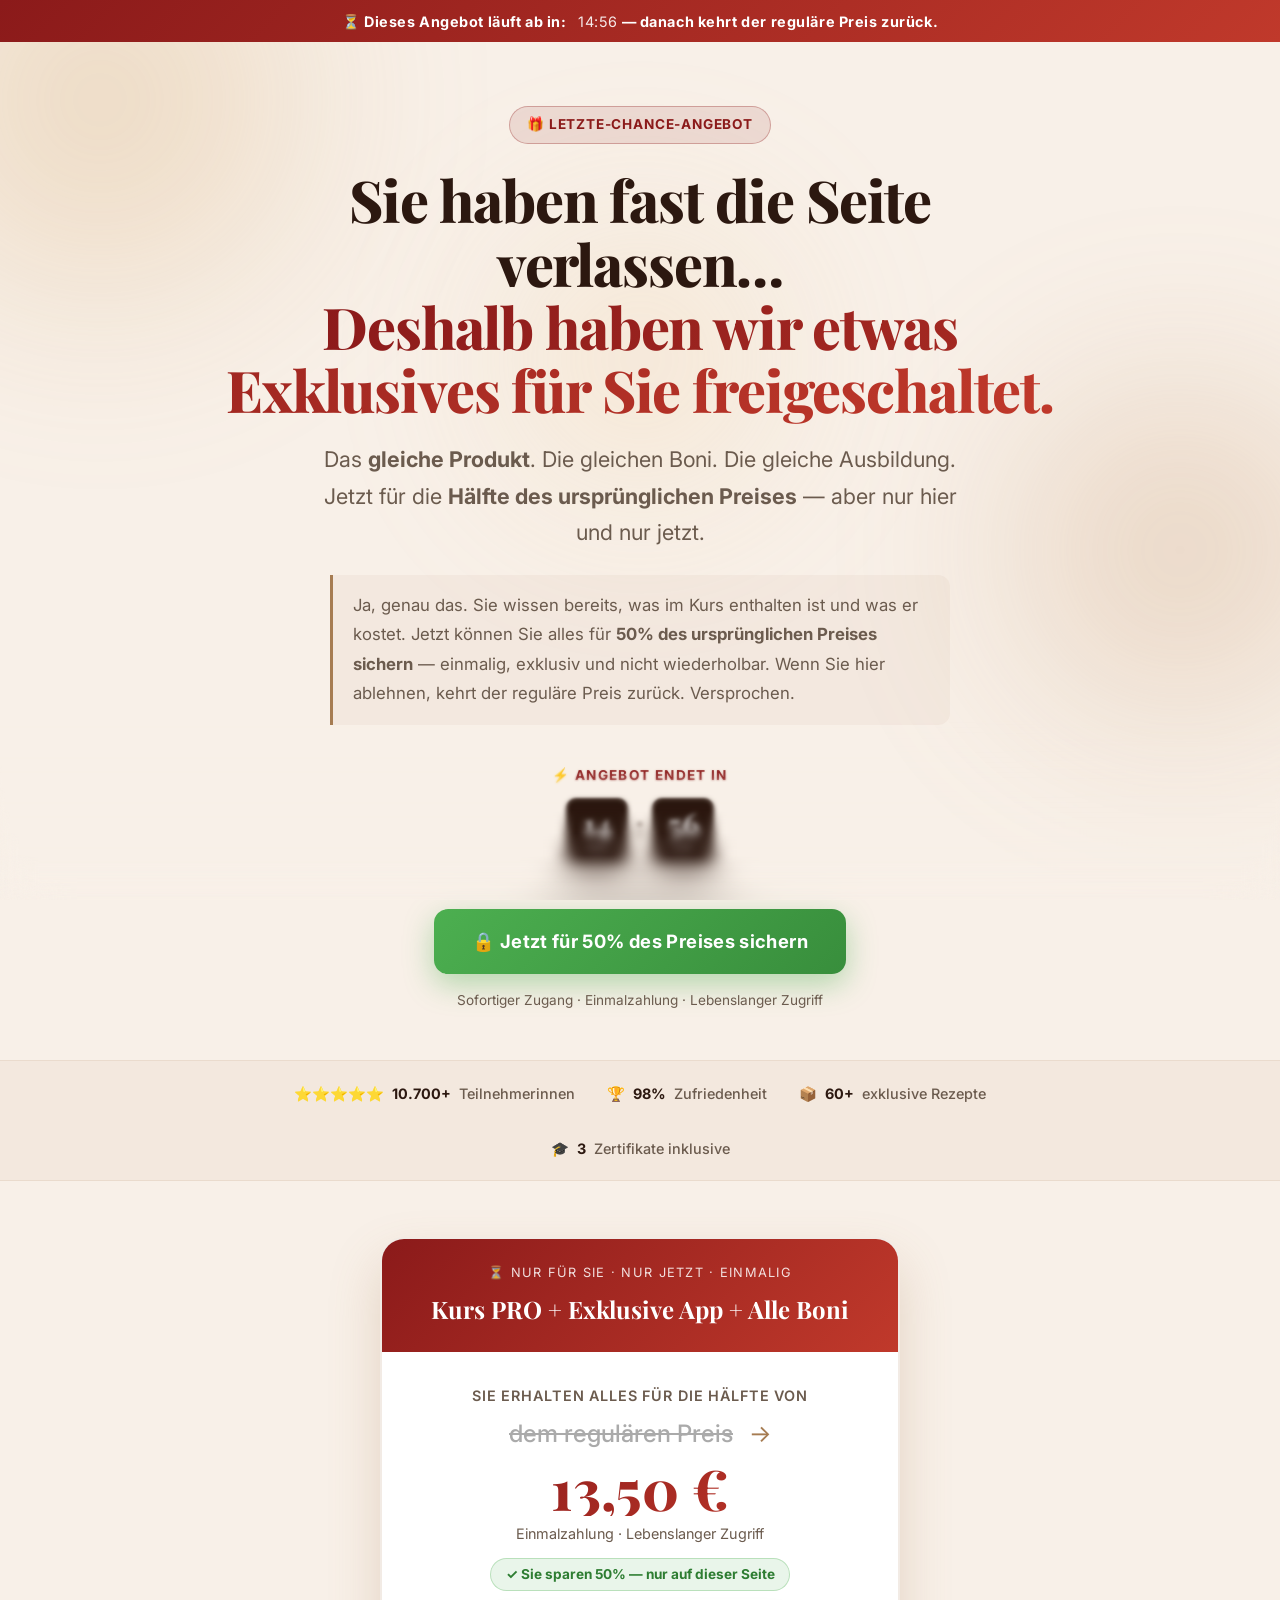
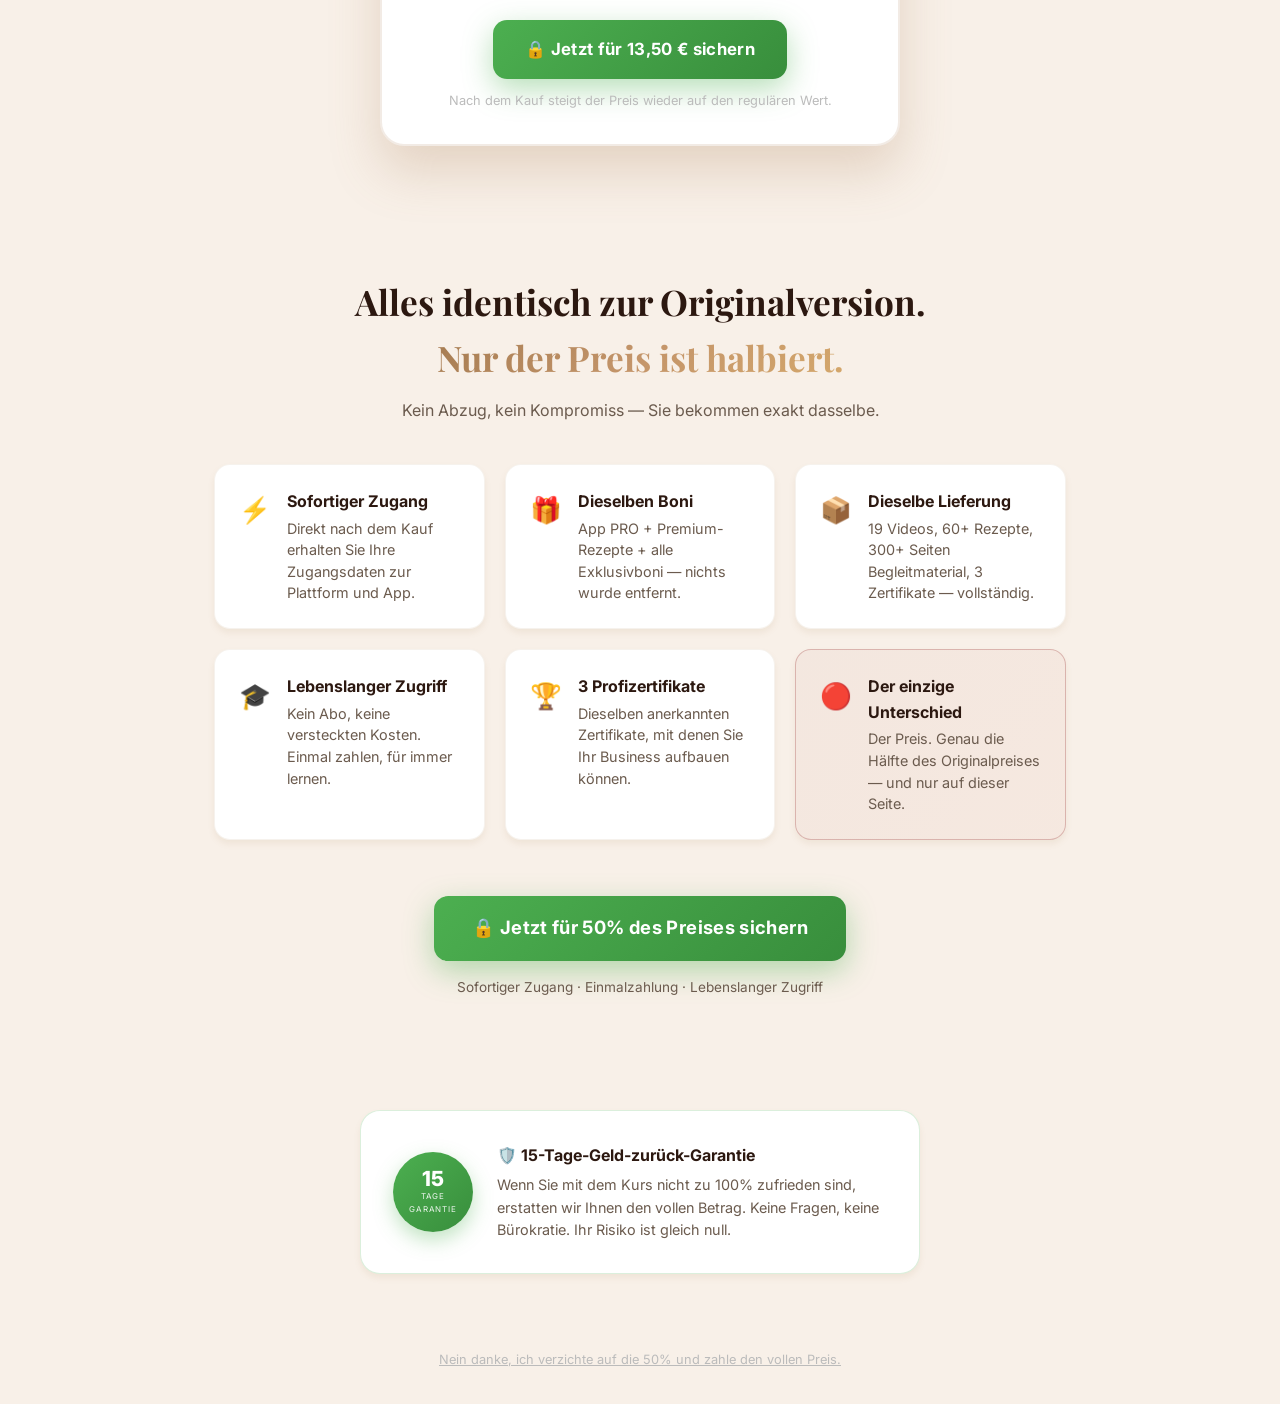
==== ofertaespecial.html @ 02fd7ca7 "feat: Kerzen landing page com funil de downsell em 3 páginas - index.html: página principal (27€) co" ====
<!DOCTYPE html>
<html lang="de">
<head>
  <meta charset="UTF-8">
  <meta name="viewport" content="width=device-width, initial-scale=1.0">
  <meta name="robots" content="noindex, nofollow">
  <meta name="googlebot" content="noindex, nofollow">
  <title>Letzte Chance – 50% Rabatt | Kerzenakademie</title>

  <!-- Same fonts as main page -->
  <link rel="preconnect" href="https://fonts.googleapis.com">
  <link rel="preconnect" href="https://fonts.gstatic.com" crossorigin>
  <link rel="stylesheet" href="https://fonts.googleapis.com/css2?family=Playfair+Display:wght@400;500;600;700;800;900&family=Inter:wght@300;400;500;600;700;800&display=swap" media="print" onload="this.media='all'">
  <noscript><link rel="stylesheet" href="https://fonts.googleapis.com/css2?family=Playfair+Display:wght@400;500;600;700;800;900&family=Inter:wght@300;400;500;600;700;800&display=swap"></noscript>

  <!-- Same CSS as main page -->
  <link rel="stylesheet" href="css/index.BtePxAs6.css">
  <link rel="stylesheet" href="css/footer.css">
  <link rel="stylesheet" href="css/custom.css">

  <style>
    /* ── CSS Variables (mirrored from main page) ── */
    :root {
      --primary:        #a67c52;
      --primary-dark:   #8b5e3c;
      --primary-light:  #c4956a;
      --dark:           #2c1810;
      --gray:           #6b5b4e;
      --white:          #ffffff;
      --green:          #4caf50;
      --green-dark:     #388e3c;
      --gradient-primary: linear-gradient(135deg, #a67c52, #c4956a, #d4a76b);
      --gradient-secondary: linear-gradient(135deg, #8b5e3c, #a67c52);
      --shadow-sm:  0 1px 2px rgba(166,124,82,.08);
      --shadow-md:  0 4px 6px rgba(166,124,82,.1);
      --shadow-lg:  0 10px 15px rgba(166,124,82,.15);
      --shadow-xl:  0 20px 25px rgba(166,124,82,.2);
      --shadow-2xl: 0 25px 50px rgba(166,124,82,.25);
    }

    *, *::before, *::after { box-sizing: border-box; margin: 0; padding: 0; }

    body {
      font-family: 'Inter', sans-serif;
      background: #f8f0e8;
      color: var(--dark);
      overflow-x: hidden;
    }

    /* ── Urgency top bar ── */
    .urgency-bar {
      background: linear-gradient(135deg, #8b1a1a, #c0392b);
      color: #fff;
      text-align: center;
      padding: 0.6rem 1rem;
      font-size: 0.9rem;
      font-weight: 700;
      letter-spacing: 0.04em;
      position: sticky;
      top: 0;
      z-index: 100;
    }
    .urgency-bar span { opacity: 0.9; font-weight: 400; margin-left: 0.5rem; }

    /* ── Background orbs (same as main) ── */
    .page-background {
      position: fixed;
      inset: 0;
      pointer-events: none;
      z-index: 0;
      overflow: hidden;
    }
    .gradient-orb {
      position: absolute;
      border-radius: 50%;
      filter: blur(80px);
      opacity: 0.35;
    }
    .orb-1 { width: 600px; height: 600px; background: radial-gradient(circle, #d4a76b 0%, transparent 70%); top: -200px; left: -200px; }
    .orb-2 { width: 500px; height: 500px; background: radial-gradient(circle, #c4956a 0%, transparent 70%); bottom: 100px; right: -150px; }
    .orb-3 { width: 400px; height: 400px; background: radial-gradient(circle, #f0d0a0 0%, transparent 70%); top: 40%; left: 50%; transform: translate(-50%,-50%); }

    /* ── Layout ── */
    .container { max-width: 900px; margin: 0 auto; padding: 0 1.5rem; position: relative; z-index: 1; }

    /* ── Hero exit-offer ── */
    .exit-hero {
      padding: 4rem 0 3rem;
      text-align: center;
    }
    .exit-badge {
      display: inline-flex;
      align-items: center;
      gap: 0.5rem;
      background: rgba(139,26,26,0.1);
      border: 1.5px solid rgba(139,26,26,0.3);
      color: #8b1a1a;
      padding: 0.45rem 1.1rem;
      border-radius: 100px;
      font-size: 0.85rem;
      font-weight: 700;
      letter-spacing: 0.06em;
      text-transform: uppercase;
      margin-bottom: 1.5rem;
    }
    .exit-title {
      font-family: 'Playfair Display', serif;
      font-size: clamp(2.2rem, 5vw, 3.6rem);
      font-weight: 800;
      line-height: 1.1;
      letter-spacing: -0.02em;
      color: var(--dark);
      margin-bottom: 1.2rem;
    }
    .exit-subtitle {
      font-size: clamp(1.1rem, 2vw, 1.35rem);
      color: var(--gray);
      max-width: 640px;
      margin: 0 auto 1.5rem;
      line-height: 1.7;
    }
    .exit-support {
      font-size: 1.05rem;
      color: var(--gray);
      max-width: 620px;
      margin: 0 auto 2.5rem;
      line-height: 1.75;
      background: rgba(166,124,82,0.06);
      border-left: 3px solid var(--primary);
      padding: 1rem 1.25rem;
      border-radius: 0 12px 12px 0;
      text-align: left;
    }

    /* ── Timer ── */
    .timer-section {
      margin-bottom: 2.5rem;
    }
    .timer-label {
      font-size: 0.85rem;
      font-weight: 700;
      letter-spacing: 0.1em;
      text-transform: uppercase;
      color: #8b1a1a;
      margin-bottom: 0.75rem;
    }
    .timer-wrap {
      display: inline-flex;
      align-items: center;
      gap: 0.5rem;
    }
    .timer-block {
      display: flex;
      flex-direction: column;
      align-items: center;
      background: var(--dark);
      color: #fff;
      border-radius: 10px;
      padding: 0.6rem 0.9rem;
      min-width: 62px;
    }
    .timer-block .num {
      font-family: 'Playfair Display', serif;
      font-size: 2rem;
      font-weight: 700;
      line-height: 1;
    }
    .timer-block .lbl {
      font-size: 0.65rem;
      letter-spacing: 0.08em;
      text-transform: uppercase;
      opacity: 0.7;
      margin-top: 0.2rem;
    }
    .timer-sep {
      font-size: 1.8rem;
      font-weight: 700;
      color: var(--dark);
      line-height: 1;
      margin-bottom: 0.8rem;
    }

    /* ── Price card ── */
    .price-section { margin-bottom: 3rem; }
    .price-card {
      background: var(--white);
      border-radius: 24px;
      box-shadow: var(--shadow-2xl);
      border: 2px solid rgba(166,124,82,0.15);
      overflow: hidden;
      max-width: 520px;
      margin: 0 auto;
    }
    .price-card-header {
      background: linear-gradient(135deg, #8b1a1a, #c0392b);
      color: #fff;
      padding: 1.5rem 2rem;
      text-align: center;
    }
    .price-card-header .badge-text {
      font-size: 0.8rem;
      letter-spacing: 0.1em;
      text-transform: uppercase;
      opacity: 0.85;
      margin-bottom: 0.4rem;
    }
    .price-card-header h3 {
      font-family: 'Playfair Display', serif;
      font-size: 1.5rem;
      font-weight: 700;
    }
    .price-body { padding: 2rem; text-align: center; }
    .price-halft-label {
      font-size: 0.9rem;
      color: var(--gray);
      margin-bottom: 0.5rem;
      text-transform: uppercase;
      letter-spacing: 0.06em;
      font-weight: 600;
    }
    .price-strike-wrap {
      display: flex;
      align-items: center;
      justify-content: center;
      gap: 1rem;
      margin-bottom: 0.4rem;
    }
    .price-original {
      font-size: 1.5rem;
      color: #aaa;
      text-decoration: line-through;
      font-weight: 500;
    }
    .price-arrow { font-size: 1.5rem; color: var(--primary); }
    .price-new {
      font-family: 'Playfair Display', serif;
      font-size: 3.5rem;
      font-weight: 800;
      background: linear-gradient(135deg, #8b1a1a, #c0392b);
      -webkit-background-clip: text;
      -webkit-text-fill-color: transparent;
      background-clip: text;
      line-height: 1;
    }
    .price-sub {
      font-size: 0.9rem;
      color: var(--gray);
      margin-top: 0.4rem;
    }
    .price-saving {
      display: inline-block;
      background: rgba(76,175,80,0.12);
      color: #2e7d32;
      border: 1px solid rgba(76,175,80,0.3);
      padding: 0.3rem 0.9rem;
      border-radius: 100px;
      font-size: 0.85rem;
      font-weight: 700;
      margin-top: 0.8rem;
    }

    /* ── Benefits ── */
    .benefits-section { padding: 3rem 0; }
    .benefits-title {
      font-family: 'Playfair Display', serif;
      font-size: clamp(1.6rem, 3vw, 2.2rem);
      font-weight: 700;
      text-align: center;
      margin-bottom: 0.75rem;
      color: var(--dark);
    }
    .benefits-subtitle {
      text-align: center;
      color: var(--gray);
      margin-bottom: 2.5rem;
      font-size: 1rem;
    }
    .benefits-grid {
      display: grid;
      grid-template-columns: repeat(auto-fit, minmax(250px, 1fr));
      gap: 1.25rem;
      margin-bottom: 2.5rem;
    }
    .benefit-item {
      background: var(--white);
      border-radius: 16px;
      padding: 1.5rem;
      box-shadow: var(--shadow-md);
      border: 1px solid rgba(166,124,82,0.1);
      display: flex;
      align-items: flex-start;
      gap: 1rem;
      transition: transform 0.25s ease, box-shadow 0.25s ease;
    }
    .benefit-item:hover { transform: translateY(-4px); box-shadow: var(--shadow-xl); }
    .benefit-icon {
      font-size: 1.6rem;
      flex-shrink: 0;
      margin-top: 0.1rem;
    }
    .benefit-text h4 {
      font-weight: 700;
      font-size: 1rem;
      color: var(--dark);
      margin-bottom: 0.2rem;
    }
    .benefit-text p { font-size: 0.9rem; color: var(--gray); line-height: 1.5; }

    /* Highlight "only difference" benefit */
    .benefit-item.highlight-diff {
      border-color: rgba(139,26,26,0.25);
      background: linear-gradient(135deg, rgba(139,26,26,0.04), rgba(192,57,43,0.04));
    }
    .benefit-item.highlight-diff .benefit-icon { filter: none; }

    /* ── CTA block ── */
    .cta-block { text-align: center; padding: 2rem 0 4rem; }
    .btn-exit-cta {
      display: inline-flex;
      align-items: center;
      justify-content: center;
      gap: 0.6rem;
      background: linear-gradient(135deg, var(--green), var(--green-dark));
      color: #fff;
      font-family: 'Inter', sans-serif;
      font-size: 1.15rem;
      font-weight: 700;
      padding: 1.1rem 2.4rem;
      border-radius: 14px;
      text-decoration: none;
      border: none;
      cursor: pointer;
      box-shadow: 0 10px 30px rgba(76,175,80,0.4);
      transition: all 0.3s ease;
      letter-spacing: 0.02em;
      animation: pulseBtn 2.5s ease-in-out infinite;
    }
    .btn-exit-cta:hover {
      transform: translateY(-3px);
      box-shadow: 0 18px 40px rgba(76,175,80,0.5);
    }
    @keyframes pulseBtn {
      0%, 100% { box-shadow: 0 10px 30px rgba(76,175,80,0.4); }
      50%       { box-shadow: 0 10px 40px rgba(76,175,80,0.65); }
    }
    .cta-subtext {
      margin-top: 1rem;
      font-size: 0.85rem;
      color: var(--gray);
    }

    /* ── Decline link ── */
    .decline-wrap { text-align: center; margin-top: 1.5rem; padding-bottom: 2rem; }
    .decline-link {
      font-size: 0.8rem;
      color: #bbb;
      text-decoration: underline;
      cursor: pointer;
      background: none;
      border: none;
      font-family: inherit;
    }
    .decline-link:hover { color: #999; }

    /* ── Guarantee seal ── */
    .guarantee-section { padding: 2rem 0 3rem; }
    .guarantee-card {
      background: var(--white);
      border-radius: 20px;
      padding: 2rem;
      box-shadow: var(--shadow-md);
      border: 1.5px solid rgba(76,175,80,0.2);
      display: flex;
      align-items: center;
      gap: 1.5rem;
      max-width: 560px;
      margin: 0 auto;
    }
    .guarantee-seal {
      width: 80px;
      height: 80px;
      border-radius: 50%;
      background: linear-gradient(135deg, var(--green), var(--green-dark));
      display: flex;
      flex-direction: column;
      align-items: center;
      justify-content: center;
      flex-shrink: 0;
      box-shadow: 0 8px 20px rgba(76,175,80,0.35);
      color: #fff;
    }
    .guarantee-seal .seal-days { font-size: 1.3rem; font-weight: 800; line-height: 1; }
    .guarantee-seal .seal-label { font-size: 0.5rem; letter-spacing: 0.1em; text-transform: uppercase; opacity: 0.9; }
    .guarantee-text h4 { font-weight: 700; color: var(--dark); margin-bottom: 0.35rem; }
    .guarantee-text p { font-size: 0.9rem; color: var(--gray); line-height: 1.55; }

    /* ── Social proof strip ── */
    .proof-strip {
      background: rgba(166,124,82,0.07);
      border-top: 1px solid rgba(166,124,82,0.12);
      border-bottom: 1px solid rgba(166,124,82,0.12);
      padding: 1.25rem 0;
      text-align: center;
      margin-bottom: 0;
    }
    .proof-strip .proof-inner {
      display: inline-flex;
      align-items: center;
      flex-wrap: wrap;
      justify-content: center;
      gap: 2rem;
    }
    .proof-item { display: flex; align-items: center; gap: 0.5rem; font-size: 0.9rem; color: var(--gray); font-weight: 500; }
    .proof-item strong { color: var(--dark); }

    /* ── Progressive blur bottom (same as main) ── */
    .progressive-blur {
      position: fixed;
      bottom: 0; left: 0;
      width: 100%; height: 180px;
      z-index: 999;
      pointer-events: none;
    }
    .progressive-blur .blur-layer {
      position: absolute;
      inset: 0;
    }

    /* ── Responsive ── */
    @media (max-width: 600px) {
      .exit-title { font-size: 2rem; }
      .price-new { font-size: 2.8rem; }
      .guarantee-card { flex-direction: column; text-align: center; }
      .timer-wrap { gap: 0.3rem; }
      .timer-block { min-width: 54px; padding: 0.5rem 0.7rem; }
      .timer-block .num { font-size: 1.6rem; }
    }
  </style>
</head>
<body>

  <!-- Prevent navigation loops: mark this page as seen -->
  <script>
    sessionStorage.setItem('exitOfferSeen', 'true');
    // Block back-redirect loop: don't redirect away from this page
    window.__onExitOffer = true;
  </script>

  <!-- Background -->
  <div class="page-background">
    <div class="gradient-orb orb-1"></div>
    <div class="gradient-orb orb-2"></div>
    <div class="gradient-orb orb-3"></div>
  </div>

  <!-- Urgency bar with live countdown -->
  <div class="urgency-bar">
    ⏳ Dieses Angebot läuft ab in:
    <span id="bar-timer">14:59</span>
    — danach kehrt der reguläre Preis zurück.
  </div>

  <!-- ══════════════════════════════════════════
       HERO
  ══════════════════════════════════════════ -->
  <section class="exit-hero">
    <div class="container">

      <div class="exit-badge">🎁 Letzte-Chance-Angebot</div>

      <h1 class="exit-title">
        Sie haben fast die Seite verlassen…<br>
        <span class="gradient-text" style="background: linear-gradient(135deg,#8b1a1a,#c0392b); -webkit-background-clip: text; -webkit-text-fill-color: transparent; background-clip: text;">
          Deshalb haben wir etwas Exklusives für Sie freigeschaltet.
        </span>
      </h1>

      <p class="exit-subtitle">
        Das <strong>gleiche Produkt</strong>. Die gleichen Boni. Die gleiche Ausbildung.
        Jetzt für die <strong>Hälfte des ursprünglichen Preises</strong> — aber nur hier und nur jetzt.
      </p>

      <div class="exit-support">
        Ja, genau das. Sie wissen bereits, was im Kurs enthalten ist und was er kostet.
        Jetzt können Sie alles für <strong>50% des ursprünglichen Preises sichern</strong> —
        einmalig, exklusiv und nicht wiederholbar. Wenn Sie hier ablehnen,
        kehrt der reguläre Preis zurück. Versprochen.
      </div>

      <!-- Timer -->
      <div class="timer-section">
        <div class="timer-label">⚡ Angebot endet in</div>
        <div class="timer-wrap">
          <div class="timer-block">
            <span class="num" id="t-min">14</span>
            <span class="lbl">Min</span>
          </div>
          <div class="timer-sep">:</div>
          <div class="timer-block">
            <span class="num" id="t-sec">59</span>
            <span class="lbl">Sek</span>
          </div>
        </div>
      </div>

      <!-- CTA primary -->
      <a href="https://pay.hotmart.com/E103489708H?off=doweto6q" class="btn-exit-cta" target="_blank" rel="noopener">
        🔒 Jetzt für 50% des Preises sichern
      </a>
      <p class="cta-subtext">Sofortiger Zugang · Einmalzahlung · Lebenslanger Zugriff</p>

    </div>
  </section>

  <!-- ══════════════════════════════════════════
       PROOF STRIP
  ══════════════════════════════════════════ -->
  <div class="proof-strip">
    <div class="container">
      <div class="proof-inner">
        <div class="proof-item">⭐⭐⭐⭐⭐ <strong>10.700+</strong> Teilnehmerinnen</div>
        <div class="proof-item">🏆 <strong>98%</strong> Zufriedenheit</div>
        <div class="proof-item">📦 <strong>60+</strong> exklusive Rezepte</div>
        <div class="proof-item">🎓 <strong>3</strong> Zertifikate inklusive</div>
      </div>
    </div>
  </div>

  <!-- ══════════════════════════════════════════
       PRICE CARD
  ══════════════════════════════════════════ -->
  <section class="price-section" style="padding: 3.5rem 0 2rem;">
    <div class="container">

      <div class="price-card">
        <div class="price-card-header">
          <div class="badge-text">⏳ Nur für Sie · Nur jetzt · Einmalig</div>
          <h3>Kurs PRO + Exklusive App + Alle Boni</h3>
        </div>
        <div class="price-body">
          <div class="price-halft-label">Sie erhalten alles für die Hälfte von</div>
          <div class="price-strike-wrap">
            <span class="price-original">dem regulären Preis</span>
            <span class="price-arrow">→</span>
          </div>
          <div class="price-new">13,50 €</div>
          <div class="price-sub">Einmalzahlung · Lebenslanger Zugriff</div>
          <div class="price-saving">✓ Sie sparen 50% — nur auf dieser Seite</div>

          <div style="margin-top: 1.8rem;">
            <a href="https://pay.hotmart.com/E103489708H?off=doweto6q" class="btn-exit-cta" target="_blank" rel="noopener" style="font-size:1.05rem; padding: 1rem 2rem;">
              🔒 Jetzt für 13,50 € sichern
            </a>
          </div>
          <p style="font-size:0.8rem; color:#bbb; margin-top:0.75rem;">
            Nach dem Kauf steigt der Preis wieder auf den regulären Wert.
          </p>
        </div>
      </div>

    </div>
  </section>

  <!-- ══════════════════════════════════════════
       BENEFITS
  ══════════════════════════════════════════ -->
  <section class="benefits-section">
    <div class="container">

      <h2 class="benefits-title">
        Alles identisch zur Originalversion.<br>
        <span class="gradient-text">Nur der Preis ist halbiert.</span>
      </h2>
      <p class="benefits-subtitle">Kein Abzug, kein Kompromiss — Sie bekommen exakt dasselbe.</p>

      <div class="benefits-grid">
        <div class="benefit-item">
          <div class="benefit-icon">⚡</div>
          <div class="benefit-text">
            <h4>Sofortiger Zugang</h4>
            <p>Direkt nach dem Kauf erhalten Sie Ihre Zugangsdaten zur Plattform und App.</p>
          </div>
        </div>
        <div class="benefit-item">
          <div class="benefit-icon">🎁</div>
          <div class="benefit-text">
            <h4>Dieselben Boni</h4>
            <p>App PRO + Premium-Rezepte + alle Exklusivboni — nichts wurde entfernt.</p>
          </div>
        </div>
        <div class="benefit-item">
          <div class="benefit-icon">📦</div>
          <div class="benefit-text">
            <h4>Dieselbe Lieferung</h4>
            <p>19 Videos, 60+ Rezepte, 300+ Seiten Begleitmaterial, 3 Zertifikate — vollständig.</p>
          </div>
        </div>
        <div class="benefit-item">
          <div class="benefit-icon">🎓</div>
          <div class="benefit-text">
            <h4>Lebenslanger Zugriff</h4>
            <p>Kein Abo, keine versteckten Kosten. Einmal zahlen, für immer lernen.</p>
          </div>
        </div>
        <div class="benefit-item">
          <div class="benefit-icon">🏆</div>
          <div class="benefit-text">
            <h4>3 Profizertifikate</h4>
            <p>Dieselben anerkannten Zertifikate, mit denen Sie Ihr Business aufbauen können.</p>
          </div>
        </div>
        <div class="benefit-item highlight-diff">
          <div class="benefit-icon">🔴</div>
          <div class="benefit-text">
            <h4>Der einzige Unterschied</h4>
            <p>Der Preis. Genau die Hälfte des Originalpreises — und nur auf dieser Seite.</p>
          </div>
        </div>
      </div>

      <!-- CTA -->
      <div class="cta-block" style="padding: 1rem 0 2rem;">
        <a href="https://pay.hotmart.com/E103489708H?off=doweto6q" class="btn-exit-cta" target="_blank" rel="noopener">
          🔒 Jetzt für 50% des Preises sichern
        </a>
        <p class="cta-subtext">Sofortiger Zugang · Einmalzahlung · Lebenslanger Zugriff</p>
      </div>

    </div>
  </section>

  <!-- ══════════════════════════════════════════
       GUARANTEE SEAL
  ══════════════════════════════════════════ -->
  <section class="guarantee-section">
    <div class="container">
      <div class="guarantee-card">
        <div class="guarantee-seal">
          <div class="seal-days">15</div>
          <div class="seal-label">Tage</div>
          <div class="seal-label">Garantie</div>
        </div>
        <div class="guarantee-text">
          <h4>🛡️ 15-Tage-Geld-zurück-Garantie</h4>
          <p>
            Wenn Sie mit dem Kurs nicht zu 100% zufrieden sind, erstatten wir Ihnen
            den vollen Betrag. Keine Fragen, keine Bürokratie. Ihr Risiko ist gleich null.
          </p>
        </div>
      </div>
    </div>
  </section>

  <!-- ══════════════════════════════════════════
       DECLINE
  ══════════════════════════════════════════ -->
  <div class="decline-wrap">
    <button class="decline-link" onclick="window.location.href='index-preview.html'">
      Nein danke, ich verzichte auf die 50% und zahle den vollen Preis.
    </button>
  </div>

  <!-- Progressive Blur -->
  <div class="progressive-blur" id="prog-blur"></div>

  <!-- ══════════════════════════════════════════
       SCRIPTS
  ══════════════════════════════════════════ -->
  <script>
    // ── Countdown timer: 15 minutes ──
    (function () {
      var DURATION = 15 * 60; // seconds
      var KEY = 'exitTimerEnd';

      // Persist end time across reloads (same session)
      if (!sessionStorage.getItem(KEY)) {
        sessionStorage.setItem(KEY, Date.now() + DURATION * 1000);
      }

      function tick() {
        var remaining = Math.max(0, Math.floor((+sessionStorage.getItem(KEY) - Date.now()) / 1000));
        var m = Math.floor(remaining / 60);
        var s = remaining % 60;
        var mm = String(m).padStart(2, '0');
        var ss = String(s).padStart(2, '0');

        var tMin = document.getElementById('t-min');
        var tSec = document.getElementById('t-sec');
        var barTimer = document.getElementById('bar-timer');

        if (tMin) tMin.textContent = mm;
        if (tSec) tSec.textContent = ss;
        if (barTimer) barTimer.textContent = mm + ':' + ss;

        if (remaining > 0) {
          setTimeout(tick, 1000);
        } else {
          // Timer expired — show expired message
          var bar = document.querySelector('.urgency-bar');
          if (bar) bar.innerHTML = '⚠️ Das Angebot ist abgelaufen. <strong>Letzte Chance zum regulären Preis:</strong> <a href="index-preview.html" style="color:#fff;font-weight:700;">Hier klicken →</a>';
        }
      }
      tick();
    })();

    // ── Progressive Blur (8 layers) ──
    (function () {
      var blurValues = [0.25, 0.5, 1, 2, 4, 8, 16, 32];
      var masks = [
        'linear-gradient(to bottom, transparent 0%, black 12.5%, black 25%, transparent 37.5%)',
        'linear-gradient(to bottom, transparent 12.5%, black 25%, black 37.5%, transparent 50%)',
        'linear-gradient(to bottom, transparent 25%, black 37.5%, black 50%, transparent 62.5%)',
        'linear-gradient(to bottom, transparent 37.5%, black 50%, black 62.5%, transparent 75%)',
        'linear-gradient(to bottom, transparent 50%, black 62.5%, black 75%, transparent 87.5%)',
        'linear-gradient(to bottom, transparent 62.5%, black 75%, black 87.5%, transparent 100%)',
        'linear-gradient(to bottom, transparent 75%, black 87.5%, black 100%)',
        'linear-gradient(to bottom, transparent 87.5%, black 100%)',
      ];
      var container = document.getElementById('prog-blur');
      blurValues.forEach(function (blur, i) {
        var layer = document.createElement('div');
        layer.className = 'blur-layer';
        layer.style.backdropFilter = 'blur(' + blur + 'px)';
        layer.style.webkitBackdropFilter = 'blur(' + blur + 'px)';
        layer.style.maskImage = masks[i];
        layer.style.webkitMaskImage = masks[i];
        container.appendChild(layer);
      });
    })();
  </script>


<script>
/* Exit-intent on 50% page: redirect to 70% final offer (once per session) */
(function () {
  if (sessionStorage.getItem('finalOfferSeen')) return;
  if (window.__onFinalOffer) return;

  var triggered = false;
  function goToFinal() {
    if (triggered) return;
    triggered = true;
    sessionStorage.setItem('finalOfferSeen', 'true');
    window.location.href = 'ofertafinal.html';
  }

  document.addEventListener('mouseleave', function (e) {
    if (e.clientY <= 5) goToFinal();
  });

  document.addEventListener('visibilitychange', function () {
    if (document.visibilityState === 'hidden') goToFinal();
  });

  history.pushState(null, '', window.location.href);
  window.addEventListener('popstate', function () { goToFinal(); });
})();
</script>

</body>
</html>
---- css/index.BtePxAs6.css ----
.section {
  padding: 5rem 0;
  position: relative
}

.section-title {
  font-family: Playfair Display, serif;
  font-size: clamp(2.5rem, 5vw, 4rem);
  font-weight: 700;
  text-align: center;
  margin-bottom: 1.5rem;
  color: var(--dark);
  line-height: 1.1;
  letter-spacing: -.02em
}

.section-subtitle {
  font-size: clamp(1.1rem, 2vw, 1.3rem);
  text-align: center;
  margin-bottom: 3rem;
  color: var(--gray);
  max-width: 700px;
  margin-left: auto;
  margin-right: auto;
  font-weight: 400;
  line-height: 1.7
}

.btn {
  display: inline-flex;
  align-items: center;
  justify-content: center;
  padding: 1rem 2rem;
  font-size: 1rem;
  font-weight: 600;
  text-decoration: none;
  border-radius: 12px;
  transition: all .3s cubic-bezier(.4, 0, .2, 1);
  cursor: pointer;
  border: none;
  text-align: center;
  gap: .5rem;
  position: relative;
  overflow: hidden;
  letter-spacing: .025em
}

.btn:before {
  content: "";
  position: absolute;
  top: 0;
  left: -100%;
  width: 100%;
  height: 100%;
  background: linear-gradient(90deg, transparent, rgba(255, 255, 255, .2), transparent);
  transition: left .5s
}

.btn:hover:before {
  left: 100%
}

.btn-primary {
  background: linear-gradient(135deg, var(--green), var(--green-dark));
  color: var(--white);
  box-shadow: var(--shadow-lg)
}

.btn-primary:hover {
  transform: translateY(-2px);
  box-shadow: 0 25px 50px -12px rgba(76, 175, 80, .4);
  background: linear-gradient(135deg, var(--green-dark), #2E7D32)
}

.btn-secondary {
  background: var(--gradient-secondary);
  color: var(--white);
  box-shadow: var(--shadow-lg)
}

.btn-secondary:hover {
  transform: translateY(-2px);
  box-shadow: var(--shadow-2xl)
}

.btn-outline {
  background: transparent;
  color: var(--primary);
  border: 2px solid var(--primary)
}

.btn-outline:hover {
  background: var(--primary);
  color: var(--white);
  transform: translateY(-2px)
}

.gradient-text {
  background: var(--gradient-primary);
  -webkit-background-clip: text;
  -webkit-text-fill-color: transparent;
  background-clip: text
}

.card {
  background: var(--white);
  border-radius: 20px;
  padding: 2rem;
  box-shadow: var(--shadow-md);
  border: 1px solid rgba(166, 124, 82, .1);
  transition: all .3s cubic-bezier(.4, 0, .2, 1);
  position: relative;
  overflow: hidden
}

.card:before {
  content: "";
  position: absolute;
  top: 0;
  left: 0;
  right: 0;
  height: 3px;
  background: var(--gradient-primary);
  transform: scaleX(0);
  transition: transform .3s ease
}

.card:hover {
  transform: translateY(-5px);
  box-shadow: var(--shadow-xl)
}

.card:hover:before {
  transform: scaleX(1)
}

.animate-fade-in {
  opacity: 0;
  transform: translateY(30px);
  transition: all .6s cubic-bezier(.4, 0, .2, 1);
  will-change: transform, opacity
}

.animate-fade-in.in-view {
  opacity: 1;
  transform: translateY(0);
  will-change: auto
}

.animate-slide-left {
  opacity: 0;
  transform: translate(-50px);
  transition: all .6s cubic-bezier(.4, 0, .2, 1);
  will-change: transform, opacity
}

.animate-slide-left.in-view {
  opacity: 1;
  transform: translate(0);
  will-change: auto
}

.animate-slide-right {
  opacity: 0;
  transform: translate(50px);
  transition: all .6s cubic-bezier(.4, 0, .2, 1);
  will-change: transform, opacity
}

.animate-slide-right.in-view {
  opacity: 1;
  transform: translate(0);
  will-change: auto
}

.floating {
  animation: floating 3s ease-in-out infinite
}

@keyframes floating {

  0%,
  to {
    transform: translateY(0)
  }

  50% {
    transform: translateY(-10px)
  }
}

.pulse {
  animation: pulse 2s cubic-bezier(.4, 0, .6, 1) infinite
}

@keyframes pulse {

  0%,
  to {
    opacity: 1
  }

  50% {
    opacity: .5
  }
}

.rotate {
  animation: rotate 20s linear infinite
}

@keyframes rotate {
  0% {
    transform: rotate(0)
  }

  to {
    transform: rotate(360deg)
  }
}

@media (prefers-reduced-motion: reduce) {

  .animate-fade-in,
  .animate-slide-left,
  .animate-slide-right {
    transition: none
  }

  .floating,
  .pulse,
  .rotate {
    animation: none
  }
}

@media (max-width: 768px) {
  .container {
    padding: 0 1rem
  }

  .section {
    padding: 3rem 0
  }

  .btn {
    padding: .875rem 1.5rem;
    font-size: .9rem
  }
}

:root {
  --primary: #A67C52;
  /* Marrom caramelo */
  --primary-dark: #8B6B47;
  /* Marrom escuro */
  --primary-light: #C4A088;
  /* Marrom claro/bege rosado */
  --secondary: #8B6B47;
  /* Marrom escuro */
  --secondary-light: #A67C52;
  /* Marrom caramelo */
  --accent: #A67C52;
  /* Marrom caramelo */
  --success: #8B6B47;
  /* Marrom escuro */
  --green: #4CAF50;
  /* Verde vibrante para botões e destaques */
  --green-dark: #388E3C;
  /* Verde escuro */

  /* Cores de Texto */
  --dark: #222222;
  /* Preto suave */
  --dark-light: #333333;
  /* Cinza escuro */
  --gray: #555555;
  /* Cinza médio */
  --gray-light: #777777;
  /* Cinza claro */

  /* Cores de Fundo */
  --white: #F5F0E8;
  /* Bege areia / off-white quente */
  --cream: #E8DFD3;
  /* Creme bege */

  /* Gradientes atualizados com novas cores */
  --gradient-primary: linear-gradient(135deg, var(--primary) 0%, var(--primary-dark) 100%);
  --gradient-secondary: linear-gradient(135deg, var(--primary-dark) 0%, var(--primary) 100%);
  --gradient-dark: linear-gradient(135deg, var(--dark) 0%, var(--dark-light) 100%);
  --gradient-green: linear-gradient(135deg, var(--green) 0%, var(--green-dark) 100%);

  /* Sombras atualizadas (baseadas em preto/neutro para melhor aparência) */
  --shadow-sm: 0 1px 2px 0 rgb(0 0 0 / .05);
  --shadow-md: 0 4px 6px -1px rgb(0 0 0 / .1);
  --shadow-lg: 0 10px 15px -3px rgb(0 0 0 / .1);
  --shadow-xl: 0 20px 25px -5px rgb(0 0 0 / .1);
  --shadow-2xl: 0 25px 50px -12px rgb(0 0 0 / .25);
}

[data-astro-cid-sckkx6r4] {
  margin: 0;
  padding: 0;
  box-sizing: border-box
}

html {
  scroll-behavior: smooth;
  font-size: 16px
}

body {
  font-family: Inter, -apple-system, BlinkMacSystemFont, Segoe UI, Roboto, sans-serif;
  line-height: 1.6;
  color: var(--dark);
  background: var(--white);
  overflow-x: hidden
}

.top-bar[data-astro-cid-sckkx6r4] {
  position: fixed;
  top: 0;
  left: 0;
  width: 100%;
  background: var(--gradient-primary);
  color: #fff;
  z-index: 1000;
  padding: .75rem 0;
  box-shadow: var(--shadow-lg);
  backdrop-filter: blur(10px)
}

.hero[data-astro-cid-sckkx6r4] {
  min-height: 100vh;
  display: flex;
  align-items: center;
  position: relative;
  overflow: hidden;
  background: linear-gradient(135deg, var(--white), var(--cream), var(--white));
  padding-top: 4rem
}

.container[data-astro-cid-sckkx6r4] {
  max-width: 1200px;
  margin: 0 auto;
  padding: 0 1.5rem
}

.top-bar[data-astro-cid-lq7i5isa] {
  position: absolute;
  top: 0;
  left: 0;
  width: 100%;
  background: var(--gradient-primary);
  color: #fff;
  z-index: 1000;
  padding: .75rem 0;
  box-shadow: var(--shadow-lg);
  backdrop-filter: blur(10px);
  transition: transform .3s ease, opacity .3s ease
}

.top-bar-content[data-astro-cid-lq7i5isa] {
  display: flex;
  justify-content: center;
  align-items: center;
  text-align: center
}

.top-bar-text[data-astro-cid-lq7i5isa] {
  font-size: .9rem;
  font-weight: 500;
  line-height: 1.4;
  letter-spacing: .025em
}

.highlight[data-astro-cid-lq7i5isa] {
  font-weight: 700;
  background: #fff3;
  padding: .2rem .5rem;
  border-radius: 6px;
  margin-right: .5rem;
  backdrop-filter: blur(5px)
}

@media (max-width: 768px) {
  .top-bar[data-astro-cid-lq7i5isa] {
    padding: .6rem 0
  }

  .top-bar-text[data-astro-cid-lq7i5isa] {
    font-size: 1rem;
    padding: 0 1rem;
    line-height: 1.5
  }

  .highlight[data-astro-cid-lq7i5isa] {
    font-size: 1rem;
    padding: .15rem .4rem;
    margin-right: .3rem;
    display: inline
  }
}

@media (max-width: 480px) {
  .top-bar[data-astro-cid-lq7i5isa] {
    padding: .8rem 0
  }

  .top-bar-text[data-astro-cid-lq7i5isa] {
    font-size: .95rem;
    padding: 0 .8rem;
    line-height: 1.4
  }

  .highlight[data-astro-cid-lq7i5isa] {
    font-size: .95rem;
    padding: .2rem .5rem;
    margin-right: .4rem;
    display: block;
    margin-bottom: .3rem
  }
}

.hero[data-astro-cid-bbe6dxrz] {
  min-height: 100vh;
  display: flex;
  align-items: center;
  justify-content: center;
  position: relative;
  overflow: hidden;
  background: linear-gradient(135deg, var(--white), var(--cream), var(--white));
  padding-top: 4rem;
  width: 100%
}

.hero-background[data-astro-cid-bbe6dxrz] {
  position: absolute;
  top: 0;
  left: 0;
  width: 100%;
  height: 100%;
  z-index: 0
}

.gradient-orb[data-astro-cid-bbe6dxrz] {
  position: absolute;
  border-radius: 50%;
  filter: blur(100px);
  opacity: .7;
  animation: float 6s ease-in-out infinite;
  will-change: transform
}

.orb-1[data-astro-cid-bbe6dxrz] {
  width: 400px;
  height: 400px;
  background: var(--gradient-primary);
  top: -200px;
  left: -200px;
  animation-delay: 0s
}

.orb-2[data-astro-cid-bbe6dxrz] {
  width: 300px;
  height: 300px;
  background: var(--gradient-secondary);
  top: 50%;
  right: -150px;
  animation-delay: 2s
}

.orb-3[data-astro-cid-bbe6dxrz] {
  width: 250px;
  height: 250px;
  background: linear-gradient(135deg, var(--success), var(--primary));
  bottom: -125px;
  left: 30%;
  animation-delay: 4s
}

@keyframes float {

  0%,
  to {
    transform: translateY(0) rotate(0)
  }

  33% {
    transform: translateY(-20px) rotate(120deg)
  }

  66% {
    transform: translateY(10px) rotate(240deg)
  }
}

.container[data-astro-cid-bbe6dxrz] {
  max-width: 1200px;
  margin: 0 auto;
  padding: 0 1.5rem;
  width: 100%;
  display: flex;
  justify-content: center
}

.hero-content[data-astro-cid-bbe6dxrz] {
  position: relative;
  z-index: 1;
  text-align: center;
  max-width: 1100px;
  margin: 0 auto;
  padding: 2rem 0;
  width: 100%;
  display: flex;
  flex-direction: column;
  align-items: center
}

.hero-badge[data-astro-cid-bbe6dxrz] {
  display: inline-flex;
  align-items: center;
  gap: .5rem;
  background: rgba(166, 124, 82, .1);
  border: 1px solid rgba(166, 124, 82, .2);
  border-radius: 50px;
  padding: .75rem 1.5rem;
  margin-bottom: 2rem;
  margin-top: 1rem;
  font-size: .9rem;
  font-weight: 500;
  color: var(--primary);
  backdrop-filter: blur(10px)
}

.badge-icon[data-astro-cid-bbe6dxrz] {
  font-size: 1.1rem
}

.badge-text[data-astro-cid-bbe6dxrz] {
  display: inline
}

.hero-title[data-astro-cid-bbe6dxrz] {
  font-family: Playfair Display, serif;
  font-size: clamp(2rem, 4.5vw, 3.5rem);
  font-weight: 800;
  line-height: 1.2;
  margin-bottom: 2rem;
  color: var(--dark);
  letter-spacing: -.02em;
  max-width: 950px;
  margin-left: auto;
  margin-right: auto;
  text-align: center
}

.hero-subtitle[data-astro-cid-bbe6dxrz] {
  font-size: clamp(1.1rem, 2.2vw, 1.3rem);
  margin-bottom: 3rem;
  color: var(--gray);
  line-height: 1.7;
  max-width: 850px;
  margin-left: auto;
  margin-right: auto;
  text-align: center
}

.hero-subtitle[data-astro-cid-bbe6dxrz] strong[data-astro-cid-bbe6dxrz] {
  color: var(--primary);
  font-weight: 700
}

.video-container[data-astro-cid-bbe6dxrz] {
  margin: 3rem 0;
  width: 100%;
  display: flex;
  justify-content: center
}

.video-wrapper[data-astro-cid-bbe6dxrz] {
  max-width: 900px;
  margin: 0 auto;
  position: relative;
  transition: all .3s cubic-bezier(.4, 0, .2, 1);
  width: 100%
}

.video-wrapper[data-astro-cid-bbe6dxrz]:hover {
  transform: translateY(-5px)
}

#vid_68154b0f8fced9179fa30426[data-astro-cid-bbe6dxrz] {
  transition: all .3s ease;
  background: #f4f4f41a;
  backdrop-filter: blur(20px);
  cursor: pointer;
  width: 100%
}

#vid_68154b0f8fced9179fa30426[data-astro-cid-bbe6dxrz]:hover {
  box-shadow: var(--shadow-2xl) !important;
  border-color: var(--primary) !important
}

.cta-section[data-astro-cid-bbe6dxrz] {
  margin: 2rem 0;
  width: 100%;
  display: flex;
  justify-content: center
}

.btn-hero[data-astro-cid-bbe6dxrz] {
  font-size: 1.2rem;
  padding: 1.25rem 2.5rem;
  border-radius: 15px
}

.btn-icon[data-astro-cid-bbe6dxrz] {
  font-size: 1.3rem
}

.hero-stats[data-astro-cid-bbe6dxrz] {
  display: flex;
  justify-content: center;
  align-items: center;
  gap: 2rem;
  margin-top: 3rem;
  padding: 2rem;
  background: rgba(245, 240, 232, .8);
  border-radius: 20px;
  backdrop-filter: blur(20px);
  border: 1px solid rgba(166, 124, 82, .1);
  box-shadow: var(--shadow-lg);
  max-width: 800px;
  margin-left: auto;
  margin-right: auto;
  width: 100%
}

.stat-item[data-astro-cid-bbe6dxrz] {
  text-align: center
}

.stat-number[data-astro-cid-bbe6dxrz] {
  font-family: Playfair Display, serif;
  font-size: 2rem;
  font-weight: 700;
  color: var(--primary);
  margin-bottom: .25rem
}

.stat-label[data-astro-cid-bbe6dxrz] {
  font-size: .9rem;
  color: var(--gray);
  font-weight: 500
}

.stat-divider[data-astro-cid-bbe6dxrz] {
  width: 1px;
  height: 40px;
  background: rgba(166, 124, 82, .2)
}

@media (max-width: 1024px) {
  .container[data-astro-cid-bbe6dxrz] {
    padding: 0 2rem
  }

  .hero-content[data-astro-cid-bbe6dxrz] {
    max-width: 100%;
    padding: 1.5rem 0
  }
}

@media (max-width: 768px) {
  .hero[data-astro-cid-bbe6dxrz] {
    padding-top: 3.5rem
  }

  .container[data-astro-cid-bbe6dxrz] {
    padding: 0 1rem
  }

  .hero-content[data-astro-cid-bbe6dxrz] {
    max-width: 100%;
    padding: 1.5rem 0
  }

  .hero-badge[data-astro-cid-bbe6dxrz] {
    margin-top: 2.5rem;
    margin-bottom: 1.5rem;
    font-size: .8rem;
    padding: .6rem 1.2rem
  }

  .hero-title[data-astro-cid-bbe6dxrz] {
    font-size: clamp(1.8rem, 6vw, 2.5rem);
    text-align: center;
    line-height: 1.3
  }

  .badge-text[data-astro-cid-bbe6dxrz] {
    display: block;
    text-align: center
  }

  .mobile-line-1[data-astro-cid-bbe6dxrz],
  .mobile-line-2[data-astro-cid-bbe6dxrz] {
    display: inline
  }

  .mobile-line-1[data-astro-cid-bbe6dxrz],
  .mobile-line-2[data-astro-cid-bbe6dxrz] {
    display: block;
    line-height: 1.3
  }

  .mobile-line-2[data-astro-cid-bbe6dxrz] {
    margin-top: .2rem
  }

  .hero-subtitle[data-astro-cid-bbe6dxrz] {
    font-size: clamp(1rem, 3vw, 1.1rem);
    max-width: 100%
  }

  .hero-stats[data-astro-cid-bbe6dxrz] {
    flex-direction: column;
    gap: 1rem;
    padding: 1.5rem;
    margin-top: 2rem
  }

  .stat-divider[data-astro-cid-bbe6dxrz] {
    width: 40px;
    height: 1px
  }

  .video-wrapper[data-astro-cid-bbe6dxrz] {
    max-width: 100%
  }

  .btn-hero[data-astro-cid-bbe6dxrz] {
    font-size: 1rem;
    padding: 1rem 2rem
  }
}

@media (prefers-reduced-motion: reduce) {
  .gradient-orb[data-astro-cid-bbe6dxrz] {
    animation: none
  }

  .video-wrapper[data-astro-cid-bbe6dxrz]:hover {
    transform: none
  }
}

.objections[data-astro-cid-fnvhmhbv] {
  background: linear-gradient(135deg, var(--cream), var(--white), var(--cream));
  position: relative
}

.objections[data-astro-cid-fnvhmhbv]:before {
  content: "";
  position: absolute;
  top: 0;
  left: 0;
  width: 100%;
  height: 100%;
  background-image: radial-gradient(circle at 25% 25%, rgba(166, 124, 82, .03) 1px, transparent 1px), radial-gradient(circle at 75% 75%, rgba(139, 107, 71, .03) 1px, transparent 1px);
  background-size: 60px 60px;
  background-position: 0 0, 30px 30px
}

.section-header[data-astro-cid-fnvhmhbv] {
  margin-bottom: 4rem;
  text-align: center
}

.objections-grid[data-astro-cid-fnvhmhbv] {
  display: grid;
  grid-template-columns: repeat(3, 1fr);
  gap: 2rem;
  margin-bottom: 4rem;
  max-width: 1200px;
  margin-left: auto;
  margin-right: auto
}

.objection-card[data-astro-cid-fnvhmhbv] {
  text-align: center;
  background: rgba(245, 240, 232, .8);
  backdrop-filter: blur(20px);
  border: 1px solid rgba(166, 124, 82, .1);
  transition: all .3s cubic-bezier(.4, 0, .2, 1);
  position: relative;
  overflow: hidden
}

.objection-card[data-astro-cid-fnvhmhbv]:after {
  content: "";
  position: absolute;
  top: 0;
  left: -100%;
  width: 100%;
  height: 100%;
  background: linear-gradient(90deg, transparent, rgba(76, 175, 80, .1), transparent);
  transition: left .5s
}

.objection-card[data-astro-cid-fnvhmhbv]:hover:after {
  left: 100%
}

.objection-icon[data-astro-cid-fnvhmhbv] {
  font-size: 3rem;
  margin-bottom: 1.5rem;
  display: block
}

.objection-text[data-astro-cid-fnvhmhbv] {
  font-size: 1.1rem;
  color: var(--gray);
  font-style: italic;
  font-weight: 500;
  line-height: 1.5;
  margin: 0 0 1rem
}

.objection-response[data-astro-cid-fnvhmhbv] {
  font-size: 1rem;
  color: var(--primary);
  font-weight: 600;
  line-height: 1.5;
  margin: 0
}

.solution-container[data-astro-cid-fnvhmhbv] {
  display: flex;
  justify-content: center
}

.solution-box[data-astro-cid-fnvhmhbv] {
  background: linear-gradient(135deg, #16a34a, #15803d, #166534);
  color: var(--white);
  padding: 3.5rem 3rem;
  border-radius: 25px;
  text-align: center;
  box-shadow: var(--shadow-2xl);
  max-width: 900px;
  width: 100%;
  position: relative;
  overflow: hidden;
  border: 3px solid rgba(22, 163, 74, .4)
}

.solution-box[data-astro-cid-fnvhmhbv]:before {
  content: "";
  position: absolute;
  top: -50%;
  left: -50%;
  width: 200%;
  height: 200%;
  background: radial-gradient(circle, rgba(255, 255, 255, .15) 1px, transparent 1px);
  background-size: 30px 30px;
  animation: rotate 20s linear infinite
}

.solution-header[data-astro-cid-fnvhmhbv] {
  position: relative;
  z-index: 1;
  margin-bottom: 3rem
}

.sparkle-icon[data-astro-cid-fnvhmhbv] {
  font-size: 3rem;
  margin-bottom: 1.5rem;
  display: block;
  animation: pulse 2s infinite
}

.main-headline[data-astro-cid-fnvhmhbv] {
  font-family: Playfair Display, serif;
  font-size: clamp(1.6rem, 3vw, 2rem);
  font-weight: 600;
  line-height: 1.2;
  margin-bottom: 1.5rem
}

.highlight-text[data-astro-cid-fnvhmhbv] {
  background: linear-gradient(135deg, #16a34a66, #15803d4d);
  padding: .3rem 1rem;
  border-radius: 12px;
  backdrop-filter: blur(15px);
  border: 2px solid rgba(255, 255, 255, .4);
  display: inline-block;
  margin-top: .5rem;
  font-weight: 700;
  font-size: 1.05em;
  box-shadow: 0 4px 15px #16a34a33
}

.solution-subtitle[data-astro-cid-fnvhmhbv] {
  font-size: 1.3rem;
  opacity: .95;
  line-height: 1.6;
  font-weight: 500;
  max-width: 700px;
  margin: 0 auto
}

.solution-points[data-astro-cid-fnvhmhbv] {
  display: flex;
  flex-direction: column;
  gap: 2rem;
  position: relative;
  z-index: 1;
  max-width: 750px;
  margin: 0 auto
}

.solution-point[data-astro-cid-fnvhmhbv] {
  display: flex;
  align-items: flex-start;
  gap: 1.5rem;
  font-size: 1.2rem;
  font-weight: 500;
  text-align: left;
  background: linear-gradient(135deg, #16a34a33, #15803d1a);
  padding: 1.5rem;
  border-radius: 15px;
  backdrop-filter: blur(10px);
  border: 2px solid rgba(255, 255, 255, .3);
  transition: all .3s ease;
  box-shadow: 0 4px 12px #16a34a26
}

.solution-point[data-astro-cid-fnvhmhbv]:hover {
  background: linear-gradient(135deg, #16a34a4d, #15803d33);
  transform: translate(5px);
  border-color: #ffffff80;
  box-shadow: 0 6px 20px #16a34a33
}

.solution-point[data-astro-cid-fnvhmhbv] strong[data-astro-cid-fnvhmhbv] {
  font-weight: 700
}

.check-icon[data-astro-cid-fnvhmhbv] {
  background: linear-gradient(135deg, #16a34a, #15803d);
  border-radius: 50%;
  width: 40px;
  height: 40px;
  display: flex;
  align-items: center;
  justify-content: center;
  color: var(--white);
  flex-shrink: 0;
  backdrop-filter: blur(10px);
  border: 2px solid rgba(255, 255, 255, .6);
  margin-top: .1rem;
  box-shadow: 0 4px 12px #16a34a4d
}

@media (max-width: 1024px) {
  .objections-grid[data-astro-cid-fnvhmhbv] {
    grid-template-columns: repeat(2, 1fr)
  }

  .main-headline[data-astro-cid-fnvhmhbv] {
    font-size: clamp(1.4rem, 3vw, 1.8rem)
  }

  .solution-subtitle[data-astro-cid-fnvhmhbv] {
    font-size: 1.1rem
  }
}

@media (max-width: 768px) {
  .objections-grid[data-astro-cid-fnvhmhbv] {
    grid-template-columns: 1fr
  }

  .objection-card[data-astro-cid-fnvhmhbv] {
    padding: 2rem
  }

  .objection-icon[data-astro-cid-fnvhmhbv] {
    font-size: 2.5rem
  }

  .objection-text[data-astro-cid-fnvhmhbv] {
    font-size: 1rem
  }

  .solution-box[data-astro-cid-fnvhmhbv] {
    padding: 2.5rem 2rem
  }

  .main-headline[data-astro-cid-fnvhmhbv] {
    font-size: clamp(1.3rem, 4vw, 1.6rem);
    line-height: 1.3
  }

  .highlight-text[data-astro-cid-fnvhmhbv] {
    font-size: .95em;
    padding: .3rem .7rem;
    margin-top: .3rem
  }

  .solution-subtitle[data-astro-cid-fnvhmhbv] {
    font-size: 1rem
  }

  .solution-point[data-astro-cid-fnvhmhbv] {
    font-size: 1rem;
    text-align: center;
    flex-direction: column;
    gap: 1rem;
    padding: 1.25rem
  }

  .check-icon[data-astro-cid-fnvhmhbv] {
    margin-top: 0
  }
}

.bonuses[data-astro-cid-k4wrylkf] {
  background: linear-gradient(135deg, var(--white), var(--cream), var(--white));
  position: relative
}

.bonuses[data-astro-cid-k4wrylkf]:before {
  content: "";
  position: absolute;
  top: 0;
  left: 0;
  width: 100%;
  height: 100%;
  background-image: radial-gradient(circle at 25% 25%, rgba(0, 121, 107, .05) 2px, transparent 2px), radial-gradient(circle at 75% 75%, rgba(76, 175, 80, .05) 2px, transparent 2px);
  background-size: 80px 80px;
  background-position: 0 0, 40px 40px
}

.section-header[data-astro-cid-k4wrylkf] {
  margin-bottom: 4rem;
  text-align: center
}

.intro-content[data-astro-cid-k4wrylkf] {
  max-width: 700px;
  margin: 0 auto;
  margin-top: 2rem
}

.highlight-text[data-astro-cid-k4wrylkf] {
  font-size: 1.5rem;
  color: var(--secondary);
  margin-bottom: 1.5rem;
  font-weight: 600;
  line-height: 1.4
}

.intro-description[data-astro-cid-k4wrylkf] {
  font-size: 1.3rem;
  line-height: 1.6;
  color: var(--gray);
  font-weight: 500
}

.opportunities-grid[data-astro-cid-k4wrylkf] {
  display: grid;
  grid-template-columns: repeat(3, 1fr);
  gap: 2rem;
  margin-bottom: 4rem;
  max-width: 1000px;
  margin-left: auto;
  margin-right: auto
}

.opportunity-card[data-astro-cid-k4wrylkf] {
  text-align: center;
  background: #f4f4f4e6;
  backdrop-filter: blur(20px);
  position: relative;
  overflow: hidden
}

.card-icon[data-astro-cid-k4wrylkf] {
  font-size: 3.5rem;
  margin-bottom: 1.5rem;
  display: block
}

.opportunity-card[data-astro-cid-k4wrylkf] h3[data-astro-cid-k4wrylkf] {
  font-family: Playfair Display, serif;
  font-size: 1.4rem;
  margin-bottom: 1rem;
  color: var(--dark);
  font-weight: 600
}

.opportunity-card[data-astro-cid-k4wrylkf] p[data-astro-cid-k4wrylkf] {
  color: var(--gray);
  line-height: 1.6;
  font-size: 1rem
}

.profit-highlight[data-astro-cid-k4wrylkf] {
  margin: 4rem 0
}

.profit-box[data-astro-cid-k4wrylkf] {
  background: var(--gradient-primary);
  color: #fff;
  padding: 3.5rem 3rem;
  border-radius: 30px;
  box-shadow: var(--shadow-2xl);
  position: relative;
  overflow: hidden;
  max-width: 1100px;
  margin: 0 auto;
  border: 3px solid rgba(244, 244, 244, .2)
}

.profit-box[data-astro-cid-k4wrylkf]:before {
  content: "";
  position: absolute;
  top: -50%;
  right: -50%;
  width: 200%;
  height: 200%;
  background: radial-gradient(circle, rgba(244, 244, 244, .08) 1px, transparent 1px);
  background-size: 50px 50px;
  animation: rotate 25s linear infinite reverse
}

.profit-header[data-astro-cid-k4wrylkf] {
  text-align: center;
  margin-bottom: 3.5rem;
  position: relative;
  z-index: 1
}

.profit-badge[data-astro-cid-k4wrylkf] {
  display: inline-flex;
  align-items: center;
  gap: .6rem;
  background: #f4f4f433;
  border: 1px solid rgba(244, 244, 244, .3);
  border-radius: 50px;
  padding: .8rem 1.8rem;
  font-size: .95rem;
  font-weight: 700;
  margin-bottom: 1.8rem;
  backdrop-filter: blur(10px);
  letter-spacing: .05em
}

.badge-icon[data-astro-cid-k4wrylkf] {
  font-size: 1.2rem;
  animation: pulse 2s infinite
}

.profit-title[data-astro-cid-k4wrylkf] {
  font-family: Playfair Display, serif;
  font-size: 2.8rem;
  font-weight: 700;
  margin: 0;
  line-height: 1.1;
  text-align: center;
  letter-spacing: -.02em
}

.profit-grid[data-astro-cid-k4wrylkf] {
  display: grid;
  grid-template-columns: repeat(3, 1fr);
  gap: 2.5rem;
  margin-bottom: 3rem;
  position: relative;
  z-index: 1
}

.profit-card[data-astro-cid-k4wrylkf] {
  background: #f4f4f426;
  border: 2px solid rgba(244, 244, 244, .2);
  border-radius: 25px;
  padding: 2.5rem 2rem;
  text-align: center;
  backdrop-filter: blur(15px);
  transition: all .3s cubic-bezier(.4, 0, .2, 1);
  position: relative;
  overflow: hidden;
  min-height: 280px;
  display: flex;
  flex-direction: column;
  justify-content: space-between
}

.profit-card[data-astro-cid-k4wrylkf]:before {
  content: "";
  position: absolute;
  top: 0;
  left: -100%;
  width: 100%;
  height: 100%;
  background: linear-gradient(90deg, transparent, rgba(244, 244, 244, .1), transparent);
  transition: left .6s
}

.profit-card[data-astro-cid-k4wrylkf]:hover {
  background: #f4f4f440;
  transform: translateY(-8px);
  border-color: #f4f4f466;
  box-shadow: 0 25px 50px #3a2d1b26
}

.profit-card[data-astro-cid-k4wrylkf]:hover:before {
  left: 100%
}

.profit-icon-wrapper[data-astro-cid-k4wrylkf] {
  margin-bottom: 2rem
}

.profit-icon[data-astro-cid-k4wrylkf] {
  font-size: 3.5rem;
  background: #f4f4f433;
  border-radius: 50%;
  width: 90px;
  height: 90px;
  display: flex;
  align-items: center;
  justify-content: center;
  margin: 0 auto;
  backdrop-filter: blur(10px);
  border: 2px solid rgba(244, 244, 244, .3);
  transition: all .3s ease
}

.profit-card[data-astro-cid-k4wrylkf]:hover .profit-icon[data-astro-cid-k4wrylkf] {
  transform: scale(1.1);
  background: #f4f4f44d;
  border-color: #f4f4f480
}

.profit-content[data-astro-cid-k4wrylkf] {
  flex: 1;
  display: flex;
  flex-direction: column;
  justify-content: center;
  gap: .8rem
}

.profit-content[data-astro-cid-k4wrylkf] h4[data-astro-cid-k4wrylkf] {
  font-family: Playfair Display, serif;
  font-size: 1.4rem;
  margin: 0;
  font-weight: 600;
  line-height: 1.2
}

.profit-value[data-astro-cid-k4wrylkf] {
  font-size: 1.3rem;
  margin: 0;
  font-weight: 700;
  line-height: 1.3;
  color: #f4f4f4f2
}

.profit-detail[data-astro-cid-k4wrylkf] {
  font-size: 1rem;
  opacity: .85;
  font-weight: 500;
  line-height: 1.4;
  display: block
}

.profit-footer[data-astro-cid-k4wrylkf] {
  text-align: center;
  position: relative;
  z-index: 1;
  padding-top: 2rem;
  border-top: 1px solid rgba(244, 244, 244, .2)
}

.profit-cta-wrapper[data-astro-cid-k4wrylkf] {
  display: flex;
  align-items: center;
  justify-content: center;
  gap: 1rem;
  background: #f4f4f41a;
  padding: 1.5rem 2rem;
  border-radius: 20px;
  backdrop-filter: blur(10px);
  border: 1px solid rgba(244, 244, 244, .2);
  max-width: 600px;
  margin: 0 auto
}

.profit-cta-icon[data-astro-cid-k4wrylkf] {
  font-size: 2rem;
  flex-shrink: 0;
  animation: sparkle 2s ease-in-out infinite
}

.profit-cta[data-astro-cid-k4wrylkf] {
  font-size: 1.3rem;
  font-weight: 600;
  margin: 0;
  opacity: .95;
  line-height: 1.4
}

@media (max-width: 1024px) {
  .opportunities-grid[data-astro-cid-k4wrylkf] {
    grid-template-columns: repeat(2, 1fr);
    gap: 1.5rem
  }

  .opportunities-grid[data-astro-cid-k4wrylkf] .opportunity-card[data-astro-cid-k4wrylkf]:last-child {
    grid-column: 1 / -1;
    max-width: 400px;
    margin: 0 auto
  }

  .highlight-text[data-astro-cid-k4wrylkf] {
    font-size: 1.3rem
  }

  .intro-description[data-astro-cid-k4wrylkf] {
    font-size: 1.2rem
  }

  .profit-grid[data-astro-cid-k4wrylkf] {
    grid-template-columns: 1fr;
    gap: 2rem
  }

  .profit-title[data-astro-cid-k4wrylkf] {
    font-size: 2.2rem
  }

  .profit-card[data-astro-cid-k4wrylkf] {
    min-height: auto;
    padding: 2rem 1.5rem
  }

  .profit-icon[data-astro-cid-k4wrylkf] {
    width: 80px;
    height: 80px;
    font-size: 3rem
  }
}

@media (max-width: 768px) {
  .opportunities-grid[data-astro-cid-k4wrylkf] {
    grid-template-columns: 1fr
  }

  .opportunities-grid[data-astro-cid-k4wrylkf] .opportunity-card[data-astro-cid-k4wrylkf]:last-child {
    grid-column: auto;
    max-width: none
  }

  .profit-box[data-astro-cid-k4wrylkf] {
    padding: 2.5rem 1.5rem;
    border-radius: 25px
  }

  .profit-title[data-astro-cid-k4wrylkf] {
    font-size: 1.8rem;
    line-height: 1.2
  }

  .profit-card[data-astro-cid-k4wrylkf] {
    padding: 2rem 1.5rem;
    min-height: auto
  }

  .profit-icon[data-astro-cid-k4wrylkf] {
    width: 70px;
    height: 70px;
    font-size: 2.5rem
  }

  .profit-content[data-astro-cid-k4wrylkf] h4[data-astro-cid-k4wrylkf] {
    font-size: 1.2rem
  }

  .profit-value[data-astro-cid-k4wrylkf] {
    font-size: 1.1rem
  }

  .profit-detail[data-astro-cid-k4wrylkf] {
    font-size: .95rem
  }

  .profit-cta-wrapper[data-astro-cid-k4wrylkf] {
    flex-direction: column;
    gap: .8rem;
    padding: 1.25rem 1.5rem
  }

  .profit-cta[data-astro-cid-k4wrylkf] {
    font-size: 1.3rem;
    text-align: center
  }

  .profit-cta-icon[data-astro-cid-k4wrylkf] {
    font-size: 1.8rem
  }

  .highlight-text[data-astro-cid-k4wrylkf] {
    font-size: 1.4rem;
    margin-bottom: 1.25rem
  }

  .intro-description[data-astro-cid-k4wrylkf] {
    font-size: 1.3rem
  }
}

.course-content[data-astro-cid-hk23i5wu] {
  background: linear-gradient(135deg, var(--white), var(--cream), var(--white));
  position: relative
}

.course-content[data-astro-cid-hk23i5wu]:before {
  content: "";
  position: absolute;
  top: 0;
  left: 0;
  width: 100%;
  height: 100%;
  background-image: radial-gradient(circle at 30% 40%, rgba(76, 175, 80, .03) 2px, transparent 2px), radial-gradient(circle at 70% 60%, rgba(0, 121, 107, .03) 2px, transparent 2px);
  background-size: 100px 100px;
  background-position: 0 0, 50px 50px
}

.section-header[data-astro-cid-hk23i5wu] {
  margin-bottom: 4rem;
  text-align: center
}

.content-grid[data-astro-cid-hk23i5wu] {
  display: grid;
  grid-template-columns: repeat(3, 1fr);
  gap: 2rem;
  margin-bottom: 5rem;
  max-width: 1200px;
  margin-left: auto;
  margin-right: auto
}

.content-item[data-astro-cid-hk23i5wu] {
  display: flex;
  flex-direction: column;
  align-items: center;
  gap: 1.5rem;
  text-align: center;
  background: #f4f4f4e6;
  backdrop-filter: blur(20px);
  border: 1px solid rgba(76, 175, 80, .1);
  transition: all .3s cubic-bezier(.4, 0, .2, 1);
  position: relative;
  overflow: hidden
}

.content-item[data-astro-cid-hk23i5wu]:after {
  content: "";
  position: absolute;
  top: 0;
  left: -100%;
  width: 100%;
  height: 100%;
  background: linear-gradient(90deg, transparent, rgba(76, 175, 80, .1), transparent);
  transition: left .5s
}

.content-item[data-astro-cid-hk23i5wu]:hover:after {
  left: 100%
}

.content-icon[data-astro-cid-hk23i5wu] {
  font-size: 2.5rem;
  flex-shrink: 0;
  background: var(--gradient-primary);
  border-radius: 50%;
  width: 70px;
  height: 70px;
  display: flex;
  align-items: center;
  justify-content: center;
  position: relative;
  z-index: 1;
  box-shadow: var(--shadow-lg)
}

.content-body[data-astro-cid-hk23i5wu] {
  flex: 1;
  position: relative;
  z-index: 1
}

.content-item[data-astro-cid-hk23i5wu] h3[data-astro-cid-hk23i5wu] {
  font-family: Playfair Display, serif;
  font-size: 1.2rem;
  margin-bottom: .75rem;
  color: var(--dark);
  font-weight: 600;
  line-height: 1.3
}

.content-item[data-astro-cid-hk23i5wu] p[data-astro-cid-hk23i5wu] {
  color: var(--gray);
  line-height: 1.6;
  font-size: .95rem
}

.certificates-section[data-astro-cid-hk23i5wu] {
  display: flex;
  justify-content: center
}

.certificates-container[data-astro-cid-hk23i5wu] {
  background: var(--gradient-primary);
  color: #fff;
  padding: 4rem;
  border-radius: 30px;
  text-align: center;
  box-shadow: var(--shadow-2xl);
  max-width: 1300px;
  width: 100%;
  position: relative;
  overflow: hidden;
  border: 3px solid rgba(244, 244, 244, .2)
}

.certificates-container[data-astro-cid-hk23i5wu]:before {
  content: "";
  position: absolute;
  top: -50%;
  left: -50%;
  width: 200%;
  height: 200%;
  background: radial-gradient(circle, rgba(244, 244, 244, .08) 1px, transparent 1px);
  background-size: 50px 50px;
  animation: rotate 25s linear infinite
}

.certificates-header[data-astro-cid-hk23i5wu] {
  margin-bottom: 3.5rem;
  position: relative;
  z-index: 1
}

.header-icon[data-astro-cid-hk23i5wu] {
  font-size: 3.5rem;
  margin-bottom: 1.5rem;
  display: block;
  animation: bounce 2s infinite
}

@keyframes bounce {

  0%,
  20%,
  50%,
  80%,
  to {
    transform: translateY(0)
  }

  40% {
    transform: translateY(-10px)
  }

  60% {
    transform: translateY(-5px)
  }
}

.certificates-header[data-astro-cid-hk23i5wu] h3[data-astro-cid-hk23i5wu] {
  font-family: Playfair Display, serif;
  font-size: 2.5rem;
  font-weight: 700;
  margin-bottom: 1rem;
  line-height: 1.2
}

.header-subtitle[data-astro-cid-hk23i5wu] {
  font-size: 1.3rem;
  opacity: .9;
  font-weight: 500;
  line-height: 1.5;
  max-width: 600px;
  margin: 0 auto
}

.certificates-grid[data-astro-cid-hk23i5wu] {
  display: grid;
  grid-template-columns: repeat(3, 1fr);
  gap: 3rem;
  margin-bottom: 3.5rem;
  position: relative;
  z-index: 1;
  padding: 0 1rem
}

.certificate-item[data-astro-cid-hk23i5wu] {
  background: #f4f4f41f;
  padding: 3rem 2.5rem;
  border-radius: 20px;
  border: 2px solid rgba(244, 244, 244, .2);
  transition: all .3s cubic-bezier(.4, 0, .2, 1);
  backdrop-filter: blur(15px);
  text-align: left;
  position: relative;
  overflow: hidden;
  min-height: 350px;
  display: flex;
  flex-direction: column
}

.certificate-item[data-astro-cid-hk23i5wu]:before {
  content: "";
  position: absolute;
  top: 0;
  left: -100%;
  width: 100%;
  height: 100%;
  background: linear-gradient(90deg, transparent, rgba(244, 244, 244, .1), transparent);
  transition: left .6s
}

.certificate-item[data-astro-cid-hk23i5wu]:hover {
  background: #f4f4f433;
  transform: translateY(-8px);
  border-color: #f4f4f466;
  box-shadow: 0 25px 50px #3a2d1b26
}

.certificate-item[data-astro-cid-hk23i5wu]:hover:before {
  left: 100%
}

.cert-icon-wrapper[data-astro-cid-hk23i5wu] {
  margin-bottom: 2rem;
  text-align: center
}

.cert-icon[data-astro-cid-hk23i5wu] {
  font-size: 3.5rem;
  background: #f4f4f433;
  border-radius: 50%;
  width: 90px;
  height: 90px;
  display: flex;
  align-items: center;
  justify-content: center;
  margin: 0 auto;
  backdrop-filter: blur(10px);
  border: 2px solid rgba(244, 244, 244, .3);
  transition: all .3s ease
}

.certificate-item[data-astro-cid-hk23i5wu]:hover .cert-icon[data-astro-cid-hk23i5wu] {
  transform: scale(1.1);
  background: #f4f4f44d;
  border-color: #f4f4f480
}

.cert-content[data-astro-cid-hk23i5wu] {
  flex: 1;
  display: flex;
  flex-direction: column;
  text-align: center
}

.cert-content[data-astro-cid-hk23i5wu] h4[data-astro-cid-hk23i5wu] {
  font-family: Playfair Display, serif;
  font-size: 1.6rem;
  font-weight: 600;
  margin-bottom: 1.2rem;
  line-height: 1.2
}

.cert-description[data-astro-cid-hk23i5wu] {
  font-size: 1.1rem;
  line-height: 1.6;
  opacity: .9;
  margin-bottom: 1.8rem;
  flex: 1
}

.cert-features[data-astro-cid-hk23i5wu] {
  display: flex;
  flex-direction: column;
  gap: .7rem
}

.cert-feature[data-astro-cid-hk23i5wu] {
  font-size: 1rem;
  opacity: .85;
  font-weight: 500;
  text-align: left;
  padding-left: .5rem
}

.certificates-footer[data-astro-cid-hk23i5wu] {
  position: relative;
  z-index: 1;
  padding-top: 2.5rem;
  border-top: 1px solid rgba(244, 244, 244, .2)
}

.footer-highlight[data-astro-cid-hk23i5wu] {
  background: var(--gradient-green);
  padding: 2.5rem 3rem;
  border-radius: 20px;
  backdrop-filter: blur(10px);
  border: 1px solid rgba(76, 175, 80, .3);
  display: flex;
  align-items: center;
  gap: 2rem;
  max-width: 800px;
  margin: 0 auto;
  color: white;
  box-shadow: 0 10px 30px rgba(76, 175, 80, .3)
}

.highlight-icon[data-astro-cid-hk23i5wu] {
  font-size: 3rem;
  flex-shrink: 0;
  animation: sparkle 2s ease-in-out infinite
}

@keyframes sparkle {

  0%,
  to {
    transform: scale(1) rotate(0)
  }

  50% {
    transform: scale(1.1) rotate(180deg)
  }
}

.footer-text[data-astro-cid-hk23i5wu] {
  font-size: 1.2rem;
  line-height: 1.6;
  margin: 0;
  text-align: left
}

.footer-text[data-astro-cid-hk23i5wu] strong[data-astro-cid-hk23i5wu] {
  font-weight: 700
}

@media (max-width: 1024px) {
  .content-grid[data-astro-cid-hk23i5wu] {
    grid-template-columns: repeat(2, 1fr)
  }

  .content-grid[data-astro-cid-hk23i5wu] .content-item[data-astro-cid-hk23i5wu]:nth-child(9) {
    grid-column: 1 / -1;
    max-width: 500px;
    margin: 0 auto
  }

  .certificates-container[data-astro-cid-hk23i5wu] {
    padding: 3.5rem 3rem
  }

  .certificates-grid[data-astro-cid-hk23i5wu] {
    grid-template-columns: 1fr;
    gap: 2.5rem;
    padding: 0
  }

  .certificate-item[data-astro-cid-hk23i5wu] {
    min-height: auto;
    padding: 2.5rem 2rem
  }

  .certificates-header[data-astro-cid-hk23i5wu] h3[data-astro-cid-hk23i5wu] {
    font-size: 2rem
  }

  .header-subtitle[data-astro-cid-hk23i5wu] {
    font-size: 1.1rem
  }
}

@media (max-width: 768px) {
  .content-grid[data-astro-cid-hk23i5wu] {
    grid-template-columns: 1fr
  }

  .content-grid[data-astro-cid-hk23i5wu] .content-item[data-astro-cid-hk23i5wu]:nth-child(9) {
    grid-column: auto;
    max-width: none
  }

  .content-item[data-astro-cid-hk23i5wu] {
    flex-direction: column;
    text-align: center;
    padding: 2rem
  }

  .certificates-container[data-astro-cid-hk23i5wu] {
    padding: 3rem 2rem
  }

  .certificates-header[data-astro-cid-hk23i5wu] h3[data-astro-cid-hk23i5wu] {
    font-size: 1.8rem
  }

  .header-subtitle[data-astro-cid-hk23i5wu] {
    font-size: 1rem
  }

  .certificate-item[data-astro-cid-hk23i5wu] {
    padding: 2.5rem 2rem;
    text-align: center
  }

  .cert-content[data-astro-cid-hk23i5wu] {
    text-align: center
  }

  .cert-features[data-astro-cid-hk23i5wu] {
    align-items: center
  }

  .cert-feature[data-astro-cid-hk23i5wu] {
    text-align: center;
    padding-left: 0
  }

  .footer-highlight[data-astro-cid-hk23i5wu] {
    flex-direction: column;
    text-align: center;
    gap: 1.5rem;
    padding: 2rem
  }

  .footer-text[data-astro-cid-hk23i5wu] {
    text-align: center;
    font-size: 1rem
  }
}

.social-proof[data-astro-cid-bcts4zk3] {
  background: linear-gradient(135deg, var(--cream), var(--white), var(--cream));
  position: relative
}

.social-proof[data-astro-cid-bcts4zk3]:before {
  content: "";
  position: absolute;
  top: 0;
  left: 0;
  width: 100%;
  height: 100%;
  background-image: radial-gradient(circle at 20% 30%, rgba(76, 175, 80, .04) 2px, transparent 2px), radial-gradient(circle at 80% 70%, rgba(0, 121, 107, .04) 2px, transparent 2px);
  background-size: 70px 70px;
  background-position: 0 0, 35px 35px
}

.section-header[data-astro-cid-bcts4zk3] {
  margin-bottom: 4rem;
  text-align: center
}

.section-subtitle[data-astro-cid-bcts4zk3] {
  font-size: 1.4rem;
  color: var(--gray);
  margin-top: 1rem;
  margin-bottom: 0;
  font-weight: 500;
  line-height: 1.5
}

.testimonials-grid[data-astro-cid-bcts4zk3] {
  display: grid;
  grid-template-columns: repeat(3, 1fr);
  gap: 2rem;
  margin-bottom: 4rem;
  max-width: 1200px;
  margin-left: auto;
  margin-right: auto
}

.testimonial-card[data-astro-cid-bcts4zk3] {
  background: #f4f4f4e6;
  padding: 2rem;
  border-radius: 20px;
  box-shadow: var(--shadow-lg);
  border: 1px solid rgba(76, 175, 80, .1);
  position: relative;
  transition: all .3s cubic-bezier(.4, 0, .2, 1);
  backdrop-filter: blur(20px)
}

.testimonial-card[data-astro-cid-bcts4zk3]:before {
  content: '"';
  position: absolute;
  top: -10px;
  left: 20px;
  font-size: 3rem;
  color: var(--primary);
  font-family: Playfair Display, serif;
  font-weight: 700;
  line-height: 1
}

.testimonial-card[data-astro-cid-bcts4zk3]:hover {
  transform: translateY(-5px);
  box-shadow: var(--shadow-2xl)
}

.testimonial-header[data-astro-cid-bcts4zk3] {
  display: flex;
  align-items: center;
  gap: 1rem;
  margin-bottom: 1.5rem
}

.testimonial-avatar-placeholder[data-astro-cid-bcts4zk3] {
  width: 60px;
  height: 60px;
  border-radius: 50%;
  background: var(--gradient-primary);
  display: flex;
  align-items: center;
  justify-content: center;
  box-shadow: var(--shadow-md);
  flex-shrink: 0
}

.avatar-initials[data-astro-cid-bcts4zk3] {
  color: #fff;
  font-weight: 700;
  font-size: 1.2rem;
  font-family: Playfair Display, serif
}

.testimonial-info[data-astro-cid-bcts4zk3] h4[data-astro-cid-bcts4zk3] {
  margin: 0 0 .25rem;
  color: var(--dark);
  font-weight: 600;
  font-size: 1rem
}

.testimonial-info[data-astro-cid-bcts4zk3] span[data-astro-cid-bcts4zk3] {
  color: var(--gray);
  font-size: .85rem;
  display: block;
  margin-bottom: .5rem
}

.testimonial-rating[data-astro-cid-bcts4zk3] {
  font-size: .9rem
}

.testimonial-text[data-astro-cid-bcts4zk3] {
  color: var(--gray);
  line-height: 1.7;
  font-style: italic;
  font-size: 1rem;
  margin: 0;
  position: relative;
  z-index: 1
}

.testimonial-image-card[data-astro-cid-bcts4zk3] {
  background: #fff;
  border-radius: 15px;
  overflow: hidden;
  box-shadow: var(--shadow-lg);
  transition: all .3s cubic-bezier(.4, 0, .2, 1);
  border: 2px solid rgba(166, 124, 82, .1)
}

.testimonial-image-card[data-astro-cid-bcts4zk3]:hover {
  transform: translateY(-5px);
  box-shadow: var(--shadow-2xl);
  border-color: var(--primary)
}

.testimonial-image-card img[data-astro-cid-bcts4zk3] {
  width: 100%;
  height: auto;
  display: block
}

@media (max-width: 1024px) {
  .testimonials-grid[data-astro-cid-bcts4zk3] {
    grid-template-columns: repeat(2, 1fr)
  }
}

@media (max-width: 768px) {
  .testimonials-grid[data-astro-cid-bcts4zk3] {
    grid-template-columns: 1fr;
    gap: 1rem
  }
}



.stats-section[data-astro-cid-bcts4zk3] {
  margin-bottom: 4rem
}

.stats-container[data-astro-cid-bcts4zk3] {
  display: flex;
  justify-content: center;
  align-items: center;
  gap: 2.5rem;
  padding: 2.5rem;
  background: var(--gradient-primary);
  border-radius: 25px;
  color: #fff;
  box-shadow: var(--shadow-2xl);
  position: relative;
  overflow: hidden;
  max-width: 1000px;
  margin: 0 auto
}

.stats-container[data-astro-cid-bcts4zk3]:before {
  content: "";
  position: absolute;
  top: -50%;
  left: -50%;
  width: 200%;
  height: 200%;
  background: radial-gradient(circle, rgba(244, 244, 244, .1) 1px, transparent 1px);
  background-size: 40px 40px;
  animation: rotate 30s linear infinite;
  will-change: transform
}

.stat-item[data-astro-cid-bcts4zk3] {
  text-align: center;
  position: relative;
  z-index: 1
}

.stat-number[data-astro-cid-bcts4zk3] {
  font-family: Playfair Display, serif;
  font-size: 2.5rem;
  font-weight: 700;
  margin-bottom: .5rem;
  line-height: 1
}

.stat-label[data-astro-cid-bcts4zk3] {
  font-size: .9rem;
  opacity: .9;
  font-weight: 500
}

.stat-divider[data-astro-cid-bcts4zk3] {
  width: 1px;
  height: 50px;
  background: #f4f4f44d;
  position: relative;
  z-index: 1
}

.success-gallery[data-astro-cid-bcts4zk3] {
  text-align: center
}

.gallery-header[data-astro-cid-bcts4zk3] {
  margin-bottom: 3rem
}

.gallery-header[data-astro-cid-bcts4zk3] h3[data-astro-cid-bcts4zk3] {
  font-family: Playfair Display, serif;
  font-size: 2.8rem;
  color: var(--dark);
  font-weight: 700;
  line-height: 1.2;
  letter-spacing: -.02em;
  text-align: center
}

.gallery-grid[data-astro-cid-bcts4zk3] {
  display: grid;
  grid-template-columns: repeat(2, 1fr);
  gap: 2.5rem;
  max-width: 1000px;
  margin: 0 auto
}

.gallery-item[data-astro-cid-bcts4zk3] {
  position: relative;
  border-radius: 20px;
  overflow: hidden;
  box-shadow: var(--shadow-lg);
  transition: all .3s cubic-bezier(.4, 0, .2, 1);
  background: #fff;
  aspect-ratio: 1
}

.gallery-item[data-astro-cid-bcts4zk3]:hover {
  transform: scale(1.03);
  box-shadow: var(--shadow-2xl)
}

.gallery-item[data-astro-cid-bcts4zk3] img[data-astro-cid-bcts4zk3] {
  width: 100%;
  height: 100%;
  object-fit: cover;
  transition: transform .3s ease
}

.gallery-item[data-astro-cid-bcts4zk3]:hover img[data-astro-cid-bcts4zk3] {
  transform: scale(1.1)
}

@media (max-width: 1024px) {
  .testimonials-grid[data-astro-cid-bcts4zk3] {
    grid-template-columns: repeat(2, 1fr)
  }

  .testimonials-grid[data-astro-cid-bcts4zk3] .testimonial-card[data-astro-cid-bcts4zk3]:last-child {
    grid-column: 1 / -1;
    max-width: 500px;
    margin: 0 auto
  }

  .gallery-grid[data-astro-cid-bcts4zk3] {
    grid-template-columns: repeat(2, 1fr);
    gap: 2rem
  }

  .section-subtitle[data-astro-cid-bcts4zk3] {
    font-size: 1.2rem
  }

  .gallery-header[data-astro-cid-bcts4zk3] h3[data-astro-cid-bcts4zk3] {
    font-size: 2.4rem
  }
}

@media (max-width: 768px) {
  .testimonials-grid[data-astro-cid-bcts4zk3] {
    grid-template-columns: 1fr
  }

  .testimonials-grid[data-astro-cid-bcts4zk3] .testimonial-card[data-astro-cid-bcts4zk3]:last-child {
    grid-column: auto;
    max-width: none
  }

  .testimonial-card[data-astro-cid-bcts4zk3] {
    padding: 1.5rem
  }

  .stats-container[data-astro-cid-bcts4zk3] {
    flex-direction: column;
    gap: 1.5rem;
    padding: 2rem
  }

  .stat-divider[data-astro-cid-bcts4zk3] {
    width: 40px;
    height: 1px
  }

  .stat-number[data-astro-cid-bcts4zk3] {
    font-size: 2rem
  }

  .gallery-grid[data-astro-cid-bcts4zk3] {
    grid-template-columns: 1fr;
    gap: 1.5rem
  }

  .gallery-header[data-astro-cid-bcts4zk3] h3[data-astro-cid-bcts4zk3] {
    font-size: 2rem;
    line-height: 1.3
  }

  .section-subtitle[data-astro-cid-bcts4zk3] {
    font-size: 1.1rem
  }
}

@media (prefers-reduced-motion: reduce) {
  .stats-container[data-astro-cid-bcts4zk3]:before {
    animation: none
  }

  .gallery-item[data-astro-cid-bcts4zk3]:hover,
  .gallery-item[data-astro-cid-bcts4zk3]:hover img[data-astro-cid-bcts4zk3],
  .testimonial-card[data-astro-cid-bcts4zk3]:hover {
    transform: none
  }
}

.pricing[data-astro-cid-hkoc4sea] {
  background: linear-gradient(135deg, var(--white), var(--cream), var(--white));
  position: relative
}

.pricing[data-astro-cid-hkoc4sea]:before {
  content: "";
  position: absolute;
  top: 0;
  left: 0;
  width: 100%;
  height: 100%;
  background-image: radial-gradient(circle at 25% 25%, rgba(76, 175, 80, .04) 2px, transparent 2px), radial-gradient(circle at 75% 75%, rgba(0, 121, 107, .04) 2px, transparent 2px);
  background-size: 80px 80px;
  background-position: 0 0, 40px 40px
}

.section-header[data-astro-cid-hkoc4sea] {
  margin-bottom: 4rem;
  text-align: center
}

.pricing-wrapper[data-astro-cid-hkoc4sea] {
  display: flex;
  justify-content: center;
  margin-bottom: 4rem
}

.pricing-card[data-astro-cid-hkoc4sea] {
  max-width: 600px;
  width: 100%;
  background: #f4f4f4f2;
  border-radius: 25px;
  box-shadow: var(--shadow-2xl);
  overflow: hidden;
  border: 2px solid var(--primary);
  backdrop-filter: blur(20px);
  position: relative
}

.pricing-card[data-astro-cid-hkoc4sea]:before {
  content: "";
  position: absolute;
  top: 0;
  left: 0;
  right: 0;
  height: 4px;
  background: var(--gradient-primary)
}

.price-header[data-astro-cid-hkoc4sea] {
  background: var(--gradient-primary);
  color: #fff;
  padding: 2.5rem;
  text-align: center;
  position: relative;
  overflow: hidden
}

.price-header[data-astro-cid-hkoc4sea]:before {
  content: "";
  position: absolute;
  top: -50%;
  left: -50%;
  width: 200%;
  height: 200%;
  background: radial-gradient(circle, rgba(244, 244, 244, .1) 1px, transparent 1px);
  background-size: 30px 30px;
  animation: rotate 25s linear infinite
}

.price-badge[data-astro-cid-hkoc4sea] {
  display: inline-flex;
  align-items: center;
  gap: .5rem;
  background: #f4f4f433;
  border: 1px solid rgba(244, 244, 244, .3);
  border-radius: 50px;
  padding: .5rem 1rem;
  font-size: .85rem;
  font-weight: 600;
  margin-bottom: 1.5rem;
  backdrop-filter: blur(10px);
  position: relative;
  z-index: 1
}

.badge-icon[data-astro-cid-hkoc4sea] {
  font-size: 1rem
}

.price-main[data-astro-cid-hkoc4sea] {
  display: flex;
  align-items: center;
  justify-content: center;
  gap: 1rem;
  margin-bottom: 1rem;
  position: relative;
  z-index: 1
}

.price-old[data-astro-cid-hkoc4sea] {
  font-size: 1.5rem;
  text-decoration: line-through;
  opacity: .7;
  font-weight: 500
}

.price-current[data-astro-cid-hkoc4sea] {
  font-family: Playfair Display, serif;
  font-size: 3.5rem;
  font-weight: 800;
  line-height: 1
}

.price-subtitle[data-astro-cid-hkoc4sea] {
  font-size: 1rem;
  opacity: .9;
  font-weight: 500;
  position: relative;
  z-index: 1
}

.features-section[data-astro-cid-hkoc4sea] {
  padding: 2rem
}

.features-list[data-astro-cid-hkoc4sea] {
  display: grid;
  grid-template-columns: repeat(auto-fit, minmax(250px, 1fr));
  gap: 1rem
}

.feature-item[data-astro-cid-hkoc4sea] {
  display: flex;
  align-items: center;
  gap: .75rem;
  font-size: 1rem;
  font-weight: 500;
  color: var(--dark)
}

.check-icon[data-astro-cid-hkoc4sea] {
  background: var(--success);
  color: #fff;
  border-radius: 50%;
  width: 24px;
  height: 24px;
  display: flex;
  align-items: center;
  justify-content: center;
  flex-shrink: 0
}

.bonus-section[data-astro-cid-hkoc4sea] {
  background: rgba(76, 175, 80, .1);
  padding: 2rem;
  margin: 0 2rem 2rem;
  border-radius: 15px;
  border: 1px solid rgba(76, 175, 80, .2)
}

.bonus-section[data-astro-cid-hkoc4sea] h4[data-astro-cid-hkoc4sea] {
  color: var(--primary);
  margin-bottom: 1rem;
  font-size: 1.2rem;
  text-align: center;
  font-family: Playfair Display, serif;
  font-weight: 600
}

.bonus-items[data-astro-cid-hkoc4sea] {
  display: flex;
  flex-direction: column;
  gap: .75rem;
  align-items: center
}

.bonus-item[data-astro-cid-hkoc4sea] {
  display: flex;
  align-items: center;
  justify-content: center;
  gap: .75rem;
  font-weight: 500;
  font-size: 1rem;
  color: var(--dark);
  text-align: center;
  max-width: 400px
}

.bonus-icon[data-astro-cid-hkoc4sea] {
  font-size: 1.5rem;
  background: rgba(76, 175, 80, .2);
  border-radius: 50%;
  width: 40px;
  height: 40px;
  display: flex;
  align-items: center;
  justify-content: center;
  flex-shrink: 0
}

.cta-section[data-astro-cid-hkoc4sea] {
  padding: 2rem;
  text-align: center
}

.btn-large[data-astro-cid-hkoc4sea] {
  font-size: 1.2rem;
  padding: 1.25rem 2.5rem;
  margin-bottom: 1.5rem;
  display: flex;
  width: 100%;
  max-width: 450px;
  margin-left: auto;
  margin-right: auto;
  border-radius: 15px;
  position: relative;
  overflow: visible
}

.btn-checkout[data-astro-cid-hkoc4sea] {
  background: linear-gradient(135deg, #10b981, #059669);
  color: #fff;
  border: none;
  text-decoration: none;
  display: flex;
  flex-direction: row;
  align-items: center;
  justify-content: center;
  gap: .75rem;
  padding: 1.5rem 2rem;
  font-weight: 700;
  letter-spacing: .025em;
  box-shadow: 0 10px 25px #10b9814d, 0 0 0 1px #f4f4f41a inset;
  transition: all .3s cubic-bezier(.4, 0, .2, 1);
  position: relative;
  overflow: hidden
}

.btn-checkout[data-astro-cid-hkoc4sea]:before {
  content: "";
  position: absolute;
  top: 0;
  left: -100%;
  width: 100%;
  height: 100%;
  background: linear-gradient(90deg, transparent, rgba(244, 244, 244, .2), transparent);
  transition: left .6s
}

.btn-checkout[data-astro-cid-hkoc4sea]:hover:before {
  left: 100%
}

.btn-checkout[data-astro-cid-hkoc4sea] .btn-text[data-astro-cid-hkoc4sea] {
  font-size: 1.2rem;
  font-weight: 700;
  position: relative;
  z-index: 1;
  white-space: nowrap
}

.btn-checkout[data-astro-cid-hkoc4sea] .btn-icon[data-astro-cid-hkoc4sea] {
  font-size: 1.4rem;
  position: relative;
  z-index: 1;
  animation: bounce-gentle 2s ease-in-out infinite;
  flex-shrink: 0
}

@keyframes bounce-gentle {

  0%,
  to {
    transform: translateY(0)
  }

  50% {
    transform: translateY(-3px)
  }
}

.btn-pulse[data-astro-cid-hkoc4sea] {
  animation: pulse-glow-premium 3s ease-in-out infinite
}

.btn-pulse[data-astro-cid-hkoc4sea]:after {
  content: "";
  position: absolute;
  inset: -4px;
  background: var(--gradient-primary);
  border-radius: 19px;
  z-index: -1;
  opacity: 0;
  animation: pulse-ring-premium 3s ease-in-out infinite
}

@keyframes pulse-glow-premium {

  0%,
  to {
    transform: scale(1);
    box-shadow: 0 10px 25px #10b9814d, 0 0 0 1px #f4f4f41a inset
  }

  50% {
    transform: scale(1.02);
    box-shadow: 0 15px 35px #10b98166, 0 0 30px #10b9814d, 0 0 60px #10b98133, 0 0 0 1px #f4f4f433 inset
  }
}

@keyframes pulse-ring-premium {
  0% {
    opacity: 0;
    transform: scale(.95)
  }

  50% {
    opacity: .4;
    transform: scale(1.05)
  }

  to {
    opacity: 0;
    transform: scale(1.15)
  }
}

.btn-checkout[data-astro-cid-hkoc4sea]:hover {
  animation-play-state: paused;
  transform: scale(1.03) translateY(-3px);
  box-shadow: 0 20px 40px #10b98166, 0 0 40px #10b9814d, 0 0 80px #10b98133, 0 0 0 1px #f4f4f433 inset
}

.btn-checkout[data-astro-cid-hkoc4sea]:active {
  transform: scale(1.01) translateY(-1px);
  transition: all .1s ease
}

.btn-checkout[data-astro-cid-hkoc4sea]:focus {
  outline: none;
  box-shadow: 0 20px 40px #10b98166, 0 0 0 3px #10b9814d, 0 0 0 1px #f4f4f433 inset
}

.security-badges[data-astro-cid-hkoc4sea] {
  display: flex;
  justify-content: center;
  gap: 1.5rem;
  flex-wrap: wrap
}

.security-item[data-astro-cid-hkoc4sea] {
  display: flex;
  align-items: center;
  gap: .5rem;
  color: var(--gray);
  font-size: .9rem;
  font-weight: 500
}

.security-icon[data-astro-cid-hkoc4sea] {
  font-size: 1rem;
  color: var(--primary)
}

.urgency-section[data-astro-cid-hkoc4sea] {
  background: var(--gradient-secondary);
  color: #fff;
  padding: 2rem 1.5rem;
  text-align: center;
  position: relative;
  overflow: hidden
}

.urgency-section[data-astro-cid-hkoc4sea]:before {
  content: "";
  position: absolute;
  top: -50%;
  left: -50%;
  width: 200%;
  height: 200%;
  background: radial-gradient(circle, rgba(244, 244, 244, .1) 1px, transparent 1px);
  background-size: 25px 25px;
  animation: rotate 20s linear infinite reverse
}

.countdown-container[data-astro-cid-hkoc4sea] {
  position: relative;
  z-index: 1;
  margin-bottom: 1rem
}

.countdown-header[data-astro-cid-hkoc4sea] {
  display: flex;
  align-items: center;
  justify-content: center;
  gap: .6rem;
  margin-bottom: 1.5rem;
  font-size: 1rem;
  font-weight: 600
}

.countdown-icon[data-astro-cid-hkoc4sea] {
  font-size: 1.2rem;
  animation: pulse 2s infinite
}

@keyframes pulse {

  0%,
  to {
    transform: scale(1)
  }

  50% {
    transform: scale(1.1)
  }
}

.countdown-timer[data-astro-cid-hkoc4sea] {
  display: flex;
  justify-content: center;
  align-items: center;
  gap: 1.2rem;
  background: #f4f4f426;
  padding: 1.2rem 1.5rem;
  border-radius: 20px;
  backdrop-filter: blur(15px);
  border: 2px solid rgba(244, 244, 244, .2);
  max-width: 350px;
  margin: 0 auto;
  box-shadow: 0 8px 25px #3a2d1b1a
}

.time-unit[data-astro-cid-hkoc4sea] {
  display: flex;
  flex-direction: column;
  align-items: center;
  gap: .3rem;
  flex: 1
}

.time-value[data-astro-cid-hkoc4sea] {
  font-family: Playfair Display, serif;
  font-size: 2rem;
  font-weight: 800;
  line-height: 1;
  background: #f4f4f440;
  padding: .6rem .8rem;
  border-radius: 12px;
  min-width: 65px;
  backdrop-filter: blur(10px);
  border: 2px solid rgba(244, 244, 244, .3);
  transition: all .3s ease;
  box-shadow: 0 4px 12px #3a2d1b1a;
  position: relative;
  overflow: hidden
}

.time-value[data-astro-cid-hkoc4sea]:before {
  content: "";
  position: absolute;
  top: 0;
  left: -100%;
  width: 100%;
  height: 100%;
  background: linear-gradient(90deg, transparent, rgba(244, 244, 244, .2), transparent);
  transition: left .5s
}

.time-value[data-astro-cid-hkoc4sea].flash {
  background: #f4f4f466;
  transform: scale(1.05);
  border-color: #f4f4f480
}

.time-value[data-astro-cid-hkoc4sea].flash:before {
  left: 100%
}

.time-label[data-astro-cid-hkoc4sea] {
  font-size: .8rem;
  font-weight: 600;
  opacity: .9;
  text-transform: uppercase;
  letter-spacing: .1em
}

.urgency-subtitle[data-astro-cid-hkoc4sea] {
  font-size: .95rem;
  opacity: .9;
  margin: 0;
  position: relative;
  z-index: 1;
  font-weight: 500
}

.guarantee-section[data-astro-cid-hkoc4sea] {
  display: flex;
  justify-content: center
}

.guarantee-card[data-astro-cid-hkoc4sea] {
  background: var(--gradient-secondary);
  color: #fff;
  padding: 2.5rem;
  border-radius: 20px;
  text-align: center;
  max-width: 500px;
  width: 100%;
  box-shadow: var(--shadow-2xl);
  display: flex;
  align-items: center;
  gap: 1.5rem;
  position: relative;
  overflow: hidden
}

.guarantee-card[data-astro-cid-hkoc4sea]:before {
  content: "";
  position: absolute;
  top: -50%;
  left: -50%;
  width: 200%;
  height: 200%;
  background: radial-gradient(circle, rgba(244, 244, 244, .1) 1px, transparent 1px);
  background-size: 30px 30px;
  animation: rotate 18s linear infinite
}

.guarantee-icon[data-astro-cid-hkoc4sea] {
  font-size: 3rem;
  flex-shrink: 0;
  background: #f4f4f433;
  border-radius: 50%;
  width: 80px;
  height: 80px;
  display: flex;
  align-items: center;
  justify-content: center;
  position: relative;
  z-index: 1
}

.guarantee-content[data-astro-cid-hkoc4sea] {
  text-align: left;
  position: relative;
  z-index: 1
}

.guarantee-content[data-astro-cid-hkoc4sea] h3[data-astro-cid-hkoc4sea] {
  font-family: Playfair Display, serif;
  font-size: 1.5rem;
  margin-bottom: .75rem;
  font-weight: 600
}

.guarantee-content[data-astro-cid-hkoc4sea] p[data-astro-cid-hkoc4sea] {
  opacity: .9;
  line-height: 1.6;
  font-size: 1rem;
  margin: 0
}

@media (max-width: 768px) {
  .price-current[data-astro-cid-hkoc4sea] {
    font-size: 3rem
  }

  .features-list[data-astro-cid-hkoc4sea] {
    grid-template-columns: 1fr
  }

  .bonus-section[data-astro-cid-hkoc4sea] {
    margin: 1.5rem 1rem
  }

  .security-badges[data-astro-cid-hkoc4sea] {
    gap: 1rem
  }

  .security-item[data-astro-cid-hkoc4sea] {
    font-size: .8rem
  }

  .countdown-timer[data-astro-cid-hkoc4sea] {
    gap: .8rem;
    padding: 1rem;
    max-width: 280px
  }

  .time-value[data-astro-cid-hkoc4sea] {
    font-size: 1.6rem;
    min-width: 55px;
    padding: .5rem .6rem
  }

  .time-label[data-astro-cid-hkoc4sea] {
    font-size: .7rem
  }

  .countdown-header[data-astro-cid-hkoc4sea] {
    font-size: .9rem;
    margin-bottom: 1.2rem
  }

  .guarantee-card[data-astro-cid-hkoc4sea] {
    flex-direction: column;
    text-align: center;
    padding: 2rem
  }

  .guarantee-content[data-astro-cid-hkoc4sea] {
    text-align: center
  }

  .guarantee-content[data-astro-cid-hkoc4sea] h3[data-astro-cid-hkoc4sea] {
    font-size: 1.3rem
  }

  .cta-section[data-astro-cid-hkoc4sea] {
    padding: 2rem 0;
    margin: 0;
    display: flex;
    flex-direction: column;
    align-items: center;
    justify-content: center
  }

  .btn-checkout[data-astro-cid-hkoc4sea] {
    padding: 1.25rem 1.5rem;
    width: calc(100% - 2rem);
    max-width: calc(100% - 2rem);
    margin: 0 1rem 1.5rem;
    flex-direction: row;
    gap: .6rem;
    justify-content: center;
    align-items: center;
    text-align: center;
    box-sizing: border-box
  }

  .btn-checkout[data-astro-cid-hkoc4sea] .btn-text[data-astro-cid-hkoc4sea] {
    font-size: 1.1rem;
    text-align: center
  }

  .btn-checkout[data-astro-cid-hkoc4sea] .btn-icon[data-astro-cid-hkoc4sea] {
    font-size: 1.2rem
  }

  .btn-large[data-astro-cid-hkoc4sea] {
    width: calc(100% - 2rem);
    max-width: calc(100% - 2rem);
    margin: 0 1rem 1.5rem
  }

  @keyframes pulse-glow-premium {

    0%,
    to {
      transform: scale(1);
      box-shadow: 0 8px 20px #10b9814d, 0 0 0 1px #f4f4f41a inset
    }

    50% {
      transform: scale(1.01);
      box-shadow: 0 12px 25px #10b98166, 0 0 20px #10b9814d, 0 0 0 1px #f4f4f433 inset
    }
  }

  .btn-checkout[data-astro-cid-hkoc4sea]:hover {
    transform: scale(1.02) translateY(-2px)
  }
}

@media (max-width: 480px) {
  .cta-section[data-astro-cid-hkoc4sea] {
    padding: 1.5rem 0
  }

  .btn-checkout[data-astro-cid-hkoc4sea] {
    padding: 1.2rem 1rem;
    font-size: 1rem;
    width: calc(100% - 1rem);
    max-width: calc(100% - 1rem);
    margin: 0 .5rem 1.5rem
  }

  .btn-checkout[data-astro-cid-hkoc4sea] .btn-text[data-astro-cid-hkoc4sea] {
    font-size: 1rem
  }

  .btn-checkout[data-astro-cid-hkoc4B8] {
    font-size: 1.1rem
  }

  .btn-large[data-astro-cid-hkoc4sea] {
    width: calc(100% - 1rem);
    max-width: calc(100% - 1rem);
    margin: 0 .5rem 1.5rem
  }
}

.footer[data-astro-cid-sz7xmlte] {
  background: var(--gradient-dark);
  color: #fff;
  padding: 4rem 0 2rem;
  position: relative;
  overflow: hidden
}

.footer[data-astro-cid-sz7xmlte]:before {
  content: "";
  position: absolute;
  top: 0;
  left: 0;
  width: 100%;
  height: 100%;
  background-image: radial-gradient(circle at 25% 25%, rgba(76, 175, 80, .1) 1px, transparent 1px), radial-gradient(circle at 75% 75%, rgba(0, 121, 107, .1) 1px, transparent 1px);
  background-size: 50px 50px;
  background-position: 0 0, 25px 25px
}

.footer-content[data-astro-cid-sz7xmlte] {
  margin-bottom: 2.5rem;
  position: relative;
  z-index: 1
}

.footer-main[data-astro-cid-sz7xmlte] {
  display: grid;
  grid-template-columns: 1fr 2fr;
  gap: 3rem;
  margin-bottom: 3rem
}

.footer-brand[data-astro-cid-sz7xmlte] h3[data-astro-cid-sz7xmlte] {
  color: var(--primary-light);
  font-family: Playfair Display, serif;
  font-size: 1.6rem;
  margin-bottom: 1rem;
  font-weight: 700
}

.footer-brand[data-astro-cid-sz7xmlte] p[data-astro-cid-sz7xmlte] {
  opacity: .8;
  line-height: 1.7;
  margin-bottom: 1.5rem;
  font-size: 1rem
}

.brand-tagline[data-astro-cid-sz7xmlte] {
  color: var(--secondary-light);
  font-size: .95rem;
  line-height: 1.6
}

.footer-links[data-astro-cid-sz7xmlte] {
  display: grid;
  grid-template-columns: repeat(3, 1fr);
  gap: 2rem
}

.footer-column[data-astro-cid-sz7xmlte] h4[data-astro-cid-sz7xmlte] {
  color: var(--primary-light);
  font-size: 1.1rem;
  margin-bottom: 1rem;
  font-weight: 600;
  font-family: Playfair Display, serif
}

.footer-column[data-astro-cid-sz7xmlte] ul[data-astro-cid-sz7xmlte] {
  list-style: none;
  padding: 0
}

.footer-column[data-astro-cid-sz7xmlte] li[data-astro-cid-sz7xmlte] {
  margin-bottom: .75rem
}

.footer-column[data-astro-cid-sz7xmlte] a[data-astro-cid-sz7xmlte] {
  color: #f4f4f4cc;
  text-decoration: none;
  transition: all .3s cubic-bezier(.4, 0, .2, 1);
  font-size: .95rem;
  position: relative;
  display: inline-block
}

.footer-column[data-astro-cid-sz7xmlte] a[data-astro-cid-sz7xmlte]:hover {
  color: var(--primary-light);
  transform: translate(3px)
}

.smooth-scroll[data-astro-cid-sz7xmlte] {
  position: relative;
  overflow: hidden
}

.smooth-scroll[data-astro-cid-sz7xmlte]:before {
  content: "";
  position: absolute;
  bottom: 0;
  left: -100%;
  width: 100%;
  height: 2px;
  background: var(--primary-light);
  transition: left .3s ease
}

.smooth-scroll[data-astro-cid-sz7xmlte]:hover:before {
  left: 0
}

.smooth-scroll[data-astro-cid-sz7xmlte]:active {
  transform: translate(3px) scale(.98)
}

.smooth-scroll[data-astro-cid-sz7xmlte]:focus {
  outline: 2px solid var(--primary-light);
  outline-offset: 2px;
  border-radius: 3px
}

.footer-column[data-astro-cid-sz7xmlte] a[data-astro-cid-sz7xmlte][target=_blank] {
  position: relative
}

.footer-column[data-astro-cid-sz7xmlte] a[data-astro-cid-sz7xmlte][target=_blank]:after {
  content: "↗";
  font-size: .8rem;
  margin-left: .3rem;
  opacity: .6;
  transition: all .3s ease
}

.footer-column[data-astro-cid-sz7xmlte] a[data-astro-cid-sz7xmlte][target=_blank]:hover:after {
  opacity: 1;
  transform: translate(2px) translateY(-2px)
}

.footer-social[data-astro-cid-sz7xmlte] {
  text-align: center;
  padding-top: 2.5rem;
  border-top: 1px solid rgba(244, 244, 244, .1);
  position: relative;
  z-index: 1
}

.footer-social[data-astro-cid-sz7xmlte] h4[data-astro-cid-sz7xmlte] {
  color: var(--primary-light);
  margin-bottom: 1.5rem;
  font-weight: 600;
  font-size: 1.1rem;
  font-family: Playfair Display, serif
}

.social-links[data-astro-cid-sz7xmlte] {
  display: flex;
  justify-content: center;
  gap: 1.5rem
}

.social-link[data-astro-cid-sz7xmlte] {
  display: flex;
  align-items: center;
  justify-content: center;
  width: 48px;
  height: 48px;
  background: #f4f4f41a;
  border-radius: 50%;
  color: #fff;
  text-decoration: none;
  transition: all .3s cubic-bezier(.4, 0, .2, 1);
  backdrop-filter: blur(10px);
  border: 1px solid rgba(244, 244, 244, .2)
}

.social-link[data-astro-cid-sz7xmlte]:hover {
  background: var(--primary);
  transform: translateY(-3px);
  box-shadow: var(--shadow-lg);
  border-color: var(--primary)
}

.footer-bottom[data-astro-cid-sz7xmlte] {
  margin-top: 2.5rem;
  position: relative;
  z-index: 1
}

.footer-divider[data-astro-cid-sz7xmlte] {
  height: 1px;
  background: linear-gradient(90deg, transparent, rgba(244, 244, 244, .3), transparent);
  margin-bottom: 1.5rem
}

.footer-bottom-content[data-astro-cid-sz7xmlte] {
  text-align: center
}

.footer-bottom-content[data-astro-cid-sz7xmlte] p[data-astro-cid-sz7xmlte] {
  margin: 0;
  opacity: .7;
  font-size: .9rem
}

@media (max-width: 768px) {
  .footer[data-astro-cid-sz7xmlte] {
    padding: 3rem 0 2rem
  }

  .footer-main[data-astro-cid-sz7xmlte] {
    grid-template-columns: 1fr;
    gap: 2.5rem
  }

  .footer-links[data-astro-cid-sz7xmlte] {
    grid-template-columns: 1fr;
    gap: 1.5rem
  }

  .social-links[data-astro-cid-sz7xmlte] {
    gap: 1rem
  }

  .social-link[data-astro-cid-sz7xmlte] {
    width: 44px;
    height: 44px
  }

  .footer-brand[data-astro-cid-sz7xmlte] h3[data-astro-cid-sz7xmlte] {
    font-size: 1.4rem
  }

  .smooth-scroll[data-astro-cid-sz7xmlte]:hover {
    transform: translate(2px)
  }

  .smooth-scroll[data-astro-cid-sz7xmlte]:active {
    transform: translate(2px) scale(.98)
  }

  .footer-column[data-astro-cid-sz7xmlte] a[data-astro-cid-sz7xmlte][target=_blank]:hover:after {
    transform: translate(1px) translateY(-1px)
  }
}

/* NEW SECTIONS STYLING */
.for-who[data-astro-cid-forwho] {
  background: linear-gradient(135deg, var(--white), var(--cream), var(--white));
  position: relative
}

.for-who[data-astro-cid-forwho]:before {
  content: "";
  position: absolute;
  top: 0;
  left: 0;
  width: 100%;
  height: 100%;
  background-image: radial-gradient(circle at 25% 25%, rgba(76, 175, 80, .03) 2px, transparent 2px), radial-gradient(circle at 75% 75%, rgba(0, 121, 107, .03) 2px, transparent 2px);
  background-size: 80px 80px;
  background-position: 0 0, 40px 40px
}

.for-who-grid[data-astro-cid-forwho] {
  display: grid;
  grid-template-columns: repeat(2, 1fr);
  gap: 2.5rem;
  max-width: 1200px;
  margin: 0 auto 3rem
}

.for-who-card[data-astro-cid-forwho] {
  background: #f4f4f4e6;
  padding: 3rem 2.5rem;
  border-radius: 20px;
  border: 1px solid rgba(76, 175, 80, .1);
  transition: all .3s cubic-bezier(.4, 0, .2, 1);
  backdrop-filter: blur(20px);
  position: relative;
  overflow: hidden
}

.for-who-card[data-astro-cid-forwho]:after {
  content: "";
  position: absolute;
  top: 0;
  left: -100%;
  width: 100%;
  height: 100%;
  background: linear-gradient(90deg, transparent, rgba(76, 175, 80, .1), transparent);
  transition: left .5s
}

.for-who-card[data-astro-cid-forwho]:hover {
  transform: translateY(-5px);
  box-shadow: var(--shadow-xl)
}

.for-who-card[data-astro-cid-forwho]:hover:after {
  left: 100%
}

.card-yes[data-astro-cid-forwho] {
  border-left: 4px solid var(--primary)
}

.card-no[data-astro-cid-forwho] {
  border-left: 4px solid var(--secondary)
}

.card-header[data-astro-cid-forwho] {
  display: flex;
  align-items: center;
  gap: 1rem;
  margin-bottom: 2rem
}

.card-icon[data-astro-cid-forwho] {
  font-size: 2.5rem;
  flex-shrink: 0
}

.card-header[data-astro-cid-forwho] h3[data-astro-cid-forwho] {
  font-family: Playfair Display, serif;
  font-size: 1.4rem;
  color: var(--dark);
  font-weight: 600;
  margin: 0;
  line-height: 1.3
}

.for-who-list[data-astro-cid-forwho] {
  list-style: none;
  padding: 0;
  margin: 0;
  display: flex;
  flex-direction: column;
  gap: 1.25rem
}

.for-who-list[data-astro-cid-forwho] li[data-astro-cid-forwho] {
  display: flex;
  align-items: flex-start;
  gap: 1rem;
  font-size: 1.05rem;
  line-height: 1.6;
  color: var(--gray)
}

.check-icon[data-astro-cid-forwho],
.cross-icon[data-astro-cid-forwho] {
  flex-shrink: 0;
  font-size: 1.2rem;
  font-weight: 700;
  margin-top: .2rem
}

.check-icon[data-astro-cid-forwho] {
  color: var(--primary)
}

.cross-icon[data-astro-cid-forwho] {
  color: var(--secondary)
}

.for-who-cta[data-astro-cid-forwho] {
  text-align: center
}

@media (max-width: 768px) {
  .for-who-grid[data-astro-cid-forwho] {
    grid-template-columns: 1fr;
    gap: 2rem
  }

  .for-who-card[data-astro-cid-forwho] {
    padding: 2rem 1.5rem
  }
}

.what-not-need[data-astro-cid-whatnot] {
  background: linear-gradient(135deg, var(--cream), var(--white), var(--cream));
  position: relative
}

.what-not-need[data-astro-cid-whatnot]:before {
  content: "";
  position: absolute;
  top: 0;
  left: 0;
  width: 100%;
  height: 100%;
  background-image: radial-gradient(circle at 30% 40%, rgba(76, 175, 80, .03) 2px, transparent 2px), radial-gradient(circle at 70% 60%, rgba(0, 121, 107, .03) 2px, transparent 2px);
  background-size: 100px 100px;
  background-position: 0 0, 50px 50px
}

.not-need-grid[data-astro-cid-whatnot] {
  display: grid;
  grid-template-columns: repeat(3, 1fr);
  gap: 2rem;
  margin-bottom: 3rem;
  max-width: 1200px;
  margin-left: auto;
  margin-right: auto
}

.not-need-item[data-astro-cid-whatnot] {
  text-align: center;
  background: #f4f4f4e6;
  backdrop-filter: blur(20px);
  border: 1px solid rgba(76, 175, 80, .1);
  transition: all .3s cubic-bezier(.4, 0, .2, 1);
  position: relative;
  overflow: hidden
}

.not-need-item[data-astro-cid-whatnot]:after {
  content: "";
  position: absolute;
  top: 0;
  left: -100%;
  width: 100%;
  height: 100%;
  background: linear-gradient(90deg, transparent, rgba(76, 175, 80, .1), transparent);
  transition: left .5s
}

.not-need-item[data-astro-cid-whatnot]:hover:after {
  left: 100%
}

.not-need-icon[data-astro-cid-whatnot] {
  font-size: 3rem;
  margin-bottom: 1.5rem;
  display: block
}

.not-need-item[data-astro-cid-whatnot] h3[data-astro-cid-whatnot] {
  font-family: Playfair Display, serif;
  font-size: 1.3rem;
  margin-bottom: 1rem;
  color: var(--dark);
  font-weight: 600
}

.not-need-item[data-astro-cid-whatnot] p[data-astro-cid-whatnot] {
  color: var(--gray);
  line-height: 1.6;
  font-size: 1rem
}

.not-need-footer[data-astro-cid-whatnot] {
  display: flex;
  justify-content: center
}

.footer-highlight[data-astro-cid-whatnot] {
  background: var(--gradient-green);
  color: #fff;
  padding: 2rem 2.5rem;
  border-radius: 20px;
  display: flex;
  align-items: center;
  gap: 1.5rem;
  box-shadow: 0 10px 30px rgba(76, 175, 80, .3);
  border: 1px solid rgba(76, 175, 80, .3)
}

.highlight-icon[data-astro-cid-whatnot] {
  font-size: 2.5rem;
  flex-shrink: 0
}

.footer-text[data-astro-cid-whatnot] {
  font-size: 1.2rem;
  line-height: 1.5;
  margin: 0
}

@media (max-width: 1024px) {
  .not-need-grid[data-astro-cid-whatnot] {
    grid-template-columns: repeat(2, 1fr)
  }
}

@media (max-width: 768px) {
  .not-need-grid[data-astro-cid-whatnot] {
    grid-template-columns: 1fr
  }

  .footer-highlight[data-astro-cid-whatnot] {
    flex-direction: column;
    text-align: center;
    padding: 1.5rem
  }
}

.first-seven-days[data-astro-cid-sevendays] {
  background: linear-gradient(135deg, var(--white), var(--cream), var(--white));
  position: relative
}

.first-seven-days[data-astro-cid-sevendays]:before {
  content: "";
  position: absolute;
  top: 0;
  left: 0;
  width: 100%;
  height: 100%;
  background-image: radial-gradient(circle at 20% 30%, rgba(76, 175, 80, .04) 2px, transparent 2px), radial-gradient(circle at 80% 70%, rgba(0, 121, 107, .04) 2px, transparent 2px);
  background-size: 70px 70px;
  background-position: 0 0, 35px 35px
}

.timeline[data-astro-cid-sevendays] {
  max-width: 800px;
  margin: 0 auto 3rem;
  position: relative
}

.timeline-item[data-astro-cid-sevendays] {
  display: flex;
  gap: 2rem;
  margin-bottom: 2.5rem;
  position: relative
}

.timeline-marker[data-astro-cid-sevendays] {
  flex-shrink: 0;
  position: relative
}

.day-number[data-astro-cid-sevendays] {
  background: var(--gradient-primary);
  color: #fff;
  width: 60px;
  height: 60px;
  border-radius: 50%;
  display: flex;
  align-items: center;
  justify-content: center;
  font-family: Playfair Display, serif;
  font-size: 1.3rem;
  font-weight: 700;
  box-shadow: var(--shadow-lg);
  position: relative;
  z-index: 2
}

.timeline-item[data-astro-cid-sevendays]:not(:last-child) .timeline-marker[data-astro-cid-sevendays]:after {
  content: "";
  position: absolute;
  top: 60px;
  left: 50%;
  transform: translate(-50%);
  width: 2px;
  height: calc(100% + 20px);
  background: linear-gradient(180deg, var(--primary), rgba(76, 175, 80, .2));
  z-index: 1
}

.timeline-content[data-astro-cid-sevendays] {
  flex: 1;
  background: #f4f4f4e6;
  padding: 2rem;
  border-radius: 15px;
  border: 1px solid rgba(76, 175, 80, .1);
  backdrop-filter: blur(20px);
  transition: all .3s cubic-bezier(.4, 0, .2, 1)
}

.timeline-content[data-astro-cid-sevendays]:hover {
  transform: translateX(5px);
  box-shadow: var(--shadow-lg)
}

.timeline-content[data-astro-cid-sevendays].highlight {
  border-left: 4px solid var(--primary);
  background: rgba(76, 175, 80, .08)
}

.timeline-content[data-astro-cid-sevendays] h3[data-astro-cid-sevendays] {
  font-family: Playfair Display, serif;
  font-size: 1.3rem;
  color: var(--dark);
  font-weight: 600;
  margin: 0 0 .75rem;
  line-height: 1.3
}

.timeline-content[data-astro-cid-sevendays] p[data-astro-cid-sevendays] {
  color: var(--gray);
  line-height: 1.6;
  margin: 0;
  font-size: 1.05rem
}

.seven-days-footer[data-astro-cid-sevendays] {
  display: flex;
  justify-content: center
}

.seven-days-footer[data-astro-cid-sevendays] .footer-highlight[data-astro-cid-sevendays] {
  background: var(--gradient-green);
  color: #fff;
  padding: 2rem 2.5rem;
  border-radius: 20px;
  display: flex;
  align-items: center;
  gap: 1.5rem;
  box-shadow: 0 10px 30px rgba(76, 175, 80, .3);
  border: 1px solid rgba(76, 175, 80, .3)
}

.seven-days-footer[data-astro-cid-sevendays] .highlight-icon[data-astro-cid-sevendays] {
  font-size: 2.5rem;
  flex-shrink: 0
}

.seven-days-footer[data-astro-cid-sevendays] .footer-text[data-astro-cid-sevendays] {
  font-size: 1.2rem;
  line-height: 1.5;
  margin: 0
}

@media (max-width: 768px) {
  .timeline-item[data-astro-cid-sevendays] {
    gap: 1.5rem
  }

  .day-number[data-astro-cid-sevendays] {
    width: 50px;
    height: 50px;
    font-size: 1.1rem
  }

  .timeline-content[data-astro-cid-sevendays] {
    padding: 1.5rem
  }

  .seven-days-footer[data-astro-cid-sevendays] .footer-highlight[data-astro-cid-sevendays] {
    flex-direction: column;
    text-align: center;
    padding: 1.5rem
  }
}

.comparison[data-astro-cid-comparison] {
  background: linear-gradient(135deg, var(--cream), var(--white), var(--cream));
  position: relative
}

.comparison[data-astro-cid-comparison]:before {
  content: "";
  position: absolute;
  top: 0;
  left: 0;
  width: 100%;
  height: 100%;
  background-image: radial-gradient(circle at 25% 25%, rgba(0, 121, 107, .05) 2px, transparent 2px), radial-gradient(circle at 75% 75%, rgba(76, 175, 80, .05) 2px, transparent 2px);
  background-size: 80px 80px;
  background-position: 0 0, 40px 40px
}

.comparison-table-wrapper[data-astro-cid-comparison] {
  max-width: 1000px;
  margin: 0 auto 3rem;
  overflow-x: auto
}

.comparison-table[data-astro-cid-comparison] {
  width: 100%;
  border-collapse: separate;
  border-spacing: 0;
  background: #f4f4f4e6;
  border-radius: 20px;
  overflow: hidden;
  box-shadow: var(--shadow-lg);
  backdrop-filter: blur(20px)
}

.comparison-table[data-astro-cid-comparison] thead[data-astro-cid-comparison] {
  background: var(--gradient-primary);
  color: #fff
}

.comparison-table[data-astro-cid-comparison] th[data-astro-cid-comparison] {
  padding: 1.5rem 2rem;
  font-family: Playfair Display, serif;
  font-size: 1.3rem;
  font-weight: 600;
  text-align: center
}

.comparison-table[data-astro-cid-comparison] td[data-astro-cid-comparison] {
  padding: 1.5rem 2rem;
  border-bottom: 1px solid rgba(76, 175, 80, .1);
  font-size: 1.05rem;
  line-height: 1.6
}

.comparison-table[data-astro-cid-comparison] tr[data-astro-cid-comparison]:last-child td[data-astro-cid-comparison] {
  border-bottom: none
}

.comparison-table[data-astro-cid-comparison] td[data-astro-cid-comparison]:first-child {
  color: var(--gray);
  font-style: italic
}

.comparison-table[data-astro-cid-comparison] td[data-astro-cid-comparison].highlight {
  color: var(--primary);
  font-weight: 600;
  background: rgba(76, 175, 80, .05)
}

.comparison-footer[data-astro-cid-comparison] {
  text-align: center;
  max-width: 700px;
  margin: 0 auto
}

.comparison-footer[data-astro-cid-comparison] .footer-text[data-astro-cid-comparison] {
  font-size: 1.2rem;
  color: var(--gray);
  line-height: 1.6;
  font-style: italic
}

@media (max-width: 768px) {

  .comparison-table[data-astro-cid-comparison] th[data-astro-cid-comparison],
  .comparison-table[data-astro-cid-comparison] td[data-astro-cid-comparison] {
    padding: 1rem;
    font-size: .95rem
  }
}

.transformation-story[data-astro-cid-story] {
  background: linear-gradient(135deg, var(--white), var(--cream), var(--white));
  position: relative
}

.transformation-story[data-astro-cid-story]:before {
  content: "";
  position: absolute;
  top: 0;
  left: 0;
  width: 100%;
  height: 100%;
  background-image: radial-gradient(circle at 30% 40%, rgba(76, 175, 80, .03) 2px, transparent 2px), radial-gradient(circle at 70% 60%, rgba(0, 121, 107, .03) 2px, transparent 2px);
  background-size: 100px 100px;
  background-position: 0 0, 50px 50px
}

.story-content[data-astro-cid-story] {
  max-width: 900px;
  margin: 0 auto
}

.story-card[data-astro-cid-story] {
  background: #f4f4f4e6;
  padding: 3rem;
  border-radius: 25px;
  border: 1px solid rgba(76, 175, 80, .1);
  box-shadow: var(--shadow-xl);
  backdrop-filter: blur(20px);
  margin-bottom: 3rem
}

.story-section[data-astro-cid-story] {
  padding: 2rem;
  background: rgba(255, 255, 255, .5);
  border-radius: 15px;
  margin-bottom: 1.5rem
}

.story-section[data-astro-cid-story]:last-of-type {
  margin-bottom: 0
}

.story-section[data-astro-cid-story].highlight {
  background: rgba(76, 175, 80, .1);
  border-left: 4px solid var(--primary)
}

.story-icon[data-astro-cid-story] {
  font-size: 2.5rem;
  margin-bottom: 1rem;
  display: block
}

.story-section[data-astro-cid-story] h3[data-astro-cid-story] {
  font-family: Playfair Display, serif;
  font-size: 1.4rem;
  color: var(--dark);
  font-weight: 600;
  margin: 0 0 1rem;
  line-height: 1.3
}

.story-section[data-astro-cid-story] p[data-astro-cid-story] {
  color: var(--gray);
  line-height: 1.7;
  margin: 0;
  font-size: 1.1rem
}

.story-divider[data-astro-cid-story] {
  display: flex;
  align-items: center;
  gap: 1rem;
  margin: 1.5rem 0
}

.divider-line[data-astro-cid-story] {
  flex: 1;
  height: 2px;
  background: linear-gradient(90deg, transparent, rgba(76, 175, 80, .3), transparent)
}

.divider-icon[data-astro-cid-story] {
  font-size: 1.5rem;
  color: var(--primary);
  font-weight: 700
}

.story-quote[data-astro-cid-story] {
  background: var(--gradient-primary);
  color: #fff;
  padding: 2.5rem 3rem;
  border-radius: 20px;
  text-align: center;
  margin-bottom: 2rem;
  box-shadow: var(--shadow-xl);
  position: relative;
  overflow: hidden
}

.story-quote[data-astro-cid-story]:before {
  content: "";
  position: absolute;
  top: -50%;
  left: -50%;
  width: 200%;
  height: 200%;
  background: radial-gradient(circle, rgba(244, 244, 244, .1) 1px, transparent 1px);
  background-size: 30px 30px;
  animation: rotate 25s linear infinite
}

.quote-icon[data-astro-cid-story] {
  font-family: Playfair Display, serif;
  font-size: 4rem;
  opacity: .3;
  line-height: 1;
  margin-bottom: -1rem;
  position: relative;
  z-index: 1
}

.story-quote[data-astro-cid-story] blockquote[data-astro-cid-story] {
  font-family: Playfair Display, serif;
  font-size: 1.4rem;
  font-style: italic;
  line-height: 1.6;
  margin: 0 0 1.5rem;
  position: relative;
  z-index: 1
}

.story-quote[data-astro-cid-story] cite[data-astro-cid-story] {
  font-size: 1.1rem;
  opacity: .9;
  font-style: normal;
  font-weight: 500;
  position: relative;
  z-index: 1
}

.story-cta[data-astro-cid-story] {
  text-align: center
}

.story-cta[data-astro-cid-story] p[data-astro-cid-story] {
  font-size: 1.2rem;
  color: var(--gray);
  margin-bottom: 1.5rem;
  font-weight: 500
}

@media (max-width: 768px) {
  .story-card[data-astro-cid-story] {
    padding: 2rem
  }

  .story-section[data-astro-cid-story] {
    padding: 1.5rem
  }

  .story-quote[data-astro-cid-story] {
    padding: 2rem
  }

  .story-quote[data-astro-cid-story] blockquote[data-astro-cid-story] {
    font-size: 1.2rem
  }
}

/* Video Testimonials Section */
.video-testimonials[data-astro-cid-videotestimonials] {
  background: linear-gradient(135deg, var(--white), var(--cream), var(--white));
  position: relative;
  overflow: hidden
}

.video-testimonials[data-astro-cid-videotestimonials]:before {
  content: "";
  position: absolute;
  top: 0;
  left: 0;
  width: 100%;
  height: 100%;
  background-image: radial-gradient(circle at 25% 25%, rgba(166, 124, 82, .03) 1px, transparent 1px), radial-gradient(circle at 75% 75%, rgba(139, 107, 71, .03) 1px, transparent 1px);
  background-size: 60px 60px;
  background-position: 0 0, 30px 30px;
  z-index: 0
}

.video-testimonials[data-astro-cid-videotestimonials] .container[data-astro-cid-videotestimonials] {
  position: relative;
  z-index: 1
}

.video-grid[data-astro-cid-videotestimonials] {
  display: grid;
  grid-template-columns: repeat(2, 1fr);
  gap: 2rem;
  margin-bottom: 3rem;
  max-width: 900px;
  margin-left: auto;
  margin-right: auto
}

.video-item[data-astro-cid-videotestimonials] {
  position: relative;
  border-radius: 20px;
  overflow: hidden;
  background: rgba(245, 240, 232, .8);
  backdrop-filter: blur(20px);
  border: 1px solid rgba(166, 124, 82, .1);
  box-shadow: var(--shadow-md);
  transition: all .3s cubic-bezier(.4, 0, .2, 1)
}

.video-item[data-astro-cid-videotestimonials]:hover {
  transform: translateY(-5px);
  box-shadow: var(--shadow-xl)
}

.video-wrapper[data-astro-cid-videotestimonials] {
  position: relative;
  width: 100%;
  border-radius: 16px;
  overflow: hidden
}

.video-wrapper[data-astro-cid-videotestimonials] wistia-player {
  width: 100%;
  border-radius: 16px
}

.video-testimonials-footer[data-astro-cid-videotestimonials] {
  margin-top: 3rem;
  text-align: center
}

.video-testimonials-footer[data-astro-cid-videotestimonials] .footer-highlight[data-astro-cid-videotestimonials] {
  background: rgba(166, 124, 82, .1);
  border: 1px solid rgba(166, 124, 82, .2);
  border-radius: 20px;
  padding: 2rem;
  max-width: 800px;
  margin: 0 auto;
  display: flex;
  align-items: center;
  justify-content: center;
  gap: 1rem;
  backdrop-filter: blur(10px)
}

.video-testimonials-footer[data-astro-cid-videotestimonials] .highlight-icon[data-astro-cid-videotestimonials] {
  font-size: 2rem;
  flex-shrink: 0
}

.video-testimonials-footer[data-astro-cid-videotestimonials] .footer-text[data-astro-cid-videotestimonials] {
  font-size: 1.1rem;
  color: var(--gray);
  margin: 0;
  line-height: 1.6
}

.video-testimonials-footer[data-astro-cid-videotestimonials] .footer-text[data-astro-cid-videotestimonials] strong {
  color: var(--primary);
  font-weight: 700
}

@media (max-width: 1024px) {
  .video-grid[data-astro-cid-videotestimonials] {
    grid-template-columns: repeat(2, 1fr);
    gap: 1.5rem
  }
}

@media (max-width: 768px) {
  .video-grid[data-astro-cid-videotestimonials] {
    grid-template-columns: 1fr;
    gap: 1.5rem
  }

  .video-testimonials-footer[data-astro-cid-videotestimonials] .footer-highlight[data-astro-cid-videotestimonials] {
    flex-direction: column;
    padding: 1.5rem;
    text-align: center
  }

  .video-testimonials-footer[data-astro-cid-videotestimonials] .footer-text[data-astro-cid-videotestimonials] {
    font-size: 1rem
  }
}

@media (max-width: 480px) {
  .video-item[data-astro-cid-videotestimonials] {
    border-radius: 16px
  }

  .video-wrapper[data-astro-cid-videotestimonials] {
    border-radius: 12px
  }

  .video-testimonials-footer[data-astro-cid-videotestimonials] .footer-highlight[data-astro-cid-videotestimonials] {
    padding: 1.25rem
  }
}
---- css/footer.css ----
/* ========================================
   FOOTER PROFISSIONAL - ESTILOS
   ======================================== */

.site-footer[data-astro-cid-footer] {
  background: linear-gradient(135deg, #1a1a2e 0%, #16213e 100%);
  color: #e8e8e8;
  padding: 4rem 0 0;
  margin-top: 6rem;
  position: relative;
  overflow: hidden;
}

.site-footer[data-astro-cid-footer]::before {
  content: '';
  position: absolute;
  top: 0;
  left: 0;
  right: 0;
  height: 4px;
  background: linear-gradient(90deg,
      #d4af37 0%,
      #f4e4c1 25%,
      #d4af37 50%,
      #f4e4c1 75%,
      #d4af37 100%);
  animation: shimmer 3s ease-in-out infinite;
}

@keyframes shimmer {

  0%,
  100% {
    opacity: 1;
  }

  50% {
    opacity: 0.7;
  }
}

.footer-container[data-astro-cid-footer] {
  max-width: 1200px;
  margin: 0 auto;
  padding: 0 2rem;
}

/* ========================================
   SEÇÃO PRINCIPAL DO FOOTER
   ======================================== */

.footer-main[data-astro-cid-footer] {
  display: grid;
  grid-template-columns: repeat(auto-fit, minmax(250px, 1fr));
  gap: 3rem;
  padding-bottom: 3rem;
  border-bottom: 1px solid rgba(255, 255, 255, 0.1);
}

.footer-column[data-astro-cid-footer] {
  display: flex;
  flex-direction: column;
  gap: 1.25rem;
}

/* Logo do Footer */
.footer-logo[data-astro-cid-footer] {
  display: flex;
  align-items: center;
  gap: 0.75rem;
  margin-bottom: 0.5rem;
}

.footer-logo[data-astro-cid-footer] .logo-icon {
  font-size: 2rem;
  filter: drop-shadow(0 0 8px rgba(212, 175, 55, 0.5));
}

.footer-logo[data-astro-cid-footer] h3 {
  font-family: 'Playfair Display', serif;
  font-size: 1.25rem;
  font-weight: 700;
  color: #d4af37;
  margin: 0;
  line-height: 1.3;
}

.footer-description[data-astro-cid-footer] {
  font-size: 0.95rem;
  line-height: 1.6;
  color: #c0c0c0;
  margin: 0;
}

/* Badges de Certificação */
.footer-certifications[data-astro-cid-footer] {
  display: flex;
  flex-wrap: wrap;
  gap: 0.5rem;
}

.cert-badge[data-astro-cid-footer] {
  display: inline-flex;
  align-items: center;
  padding: 0.4rem 0.8rem;
  background: rgba(212, 175, 55, 0.15);
  border: 1px solid rgba(212, 175, 55, 0.3);
  border-radius: 20px;
  font-size: 0.8rem;
  font-weight: 600;
  color: #d4af37;
  transition: all 0.3s ease;
}

.cert-badge[data-astro-cid-footer]:hover {
  background: rgba(212, 175, 55, 0.25);
  border-color: rgba(212, 175, 55, 0.5);
  transform: translateY(-2px);
}

/* Títulos das Colunas */
.footer-title[data-astro-cid-footer] {
  font-family: 'Playfair Display', serif;
  font-size: 1.1rem;
  font-weight: 700;
  color: #ffffff;
  margin: 0 0 1rem 0;
  position: relative;
  padding-bottom: 0.5rem;
}

.footer-title[data-astro-cid-footer]::after {
  content: '';
  position: absolute;
  bottom: 0;
  left: 0;
  width: 40px;
  height: 2px;
  background: linear-gradient(90deg, #d4af37, transparent);
}

/* Links do Footer */
.footer-links[data-astro-cid-footer] {
  list-style: none;
  padding: 0;
  margin: 0;
  display: flex;
  flex-direction: column;
  gap: 0.75rem;
}

.footer-links[data-astro-cid-footer] li {
  margin: 0;
}

.footer-links[data-astro-cid-footer] a {
  color: #c0c0c0;
  text-decoration: none;
  font-size: 0.95rem;
  transition: all 0.3s ease;
  display: inline-flex;
  align-items: center;
  position: relative;
  padding-left: 0;
}

.footer-links[data-astro-cid-footer] a::before {
  content: '→';
  opacity: 0;
  margin-right: 0.5rem;
  transition: all 0.3s ease;
  transform: translateX(-10px);
}

.footer-links[data-astro-cid-footer] a:hover {
  color: #d4af37;
  padding-left: 1.5rem;
}

.footer-links[data-astro-cid-footer] a:hover::before {
  opacity: 1;
  transform: translateX(0);
}

/* ========================================
   SEÇÃO DE AVISOS LEGAIS
   ======================================== */

.footer-legal-notice[data-astro-cid-footer] {
  padding: 3rem 0;
  border-bottom: 1px solid rgba(255, 255, 255, 0.1);
}

.legal-box[data-astro-cid-footer] {
  background: rgba(255, 255, 255, 0.03);
  border: 1px solid rgba(212, 175, 55, 0.2);
  border-radius: 12px;
  padding: 2rem;
  backdrop-filter: blur(10px);
}

.legal-title[data-astro-cid-footer] {
  font-family: 'Playfair Display', serif;
  font-size: 1.3rem;
  font-weight: 700;
  color: #d4af37;
  margin: 0 0 1.5rem 0;
  display: flex;
  align-items: center;
  gap: 0.5rem;
}

.legal-content[data-astro-cid-footer] {
  display: flex;
  flex-direction: column;
  gap: 1.25rem;
}

.legal-content[data-astro-cid-footer] p {
  font-size: 0.9rem;
  line-height: 1.7;
  color: #b0b0b0;
  margin: 0;
}

.legal-content[data-astro-cid-footer] strong {
  color: #d4af37;
  font-weight: 600;
}

/* ========================================
   SEÇÃO DE SEGURANÇA
   ======================================== */

.footer-security[data-astro-cid-footer] {
  padding: 2.5rem 0;
  border-bottom: 1px solid rgba(255, 255, 255, 0.1);
}

.security-badges[data-astro-cid-footer] {
  display: flex;
  flex-wrap: wrap;
  justify-content: center;
  gap: 2rem;
}

.security-item[data-astro-cid-footer] {
  display: flex;
  align-items: center;
  gap: 0.5rem;
  font-size: 0.95rem;
  color: #c0c0c0;
  transition: all 0.3s ease;
}

.security-icon[data-astro-cid-footer] {
  font-size: 1.5rem;
  filter: drop-shadow(0 0 6px rgba(212, 175, 55, 0.4));
}

.security-item[data-astro-cid-footer]:hover {
  color: #d4af37;
  transform: translateY(-3px);
}

/* ========================================
   SEÇÃO DE REDES SOCIAIS
   ======================================== */

.footer-social-section[data-astro-cid-footer] {
  padding: 2rem 0;
  text-align: center;
}

.footer-social[data-astro-cid-footer] {
  display: flex;
  justify-content: center;
  gap: 1rem;
}

.social-link[data-astro-cid-footer] {
  display: flex;
  align-items: center;
  justify-content: center;
  width: 45px;
  height: 45px;
  background: rgba(212, 175, 55, 0.1);
  border: 1px solid rgba(212, 175, 55, 0.3);
  border-radius: 50%;
  color: #d4af37;
  text-decoration: none;
  font-size: 1.3rem;
  transition: all 0.3s ease;
}

.social-link[data-astro-cid-footer]:hover {
  background: rgba(212, 175, 55, 0.2);
  border-color: #d4af37;
  transform: translateY(-5px) scale(1.1);
  box-shadow: 0 8px 20px rgba(212, 175, 55, 0.3);
}


/* ========================================
   RESPONSIVIDADE
   ======================================== */

@media (max-width: 768px) {
  .site-footer[data-astro-cid-footer] {
    padding: 3rem 0 0;
    margin-top: 4rem;
  }

  .footer-container[data-astro-cid-footer] {
    padding: 0 1.5rem;
  }

  .footer-main[data-astro-cid-footer] {
    grid-template-columns: 1fr;
    gap: 2.5rem;
    padding-bottom: 2rem;
  }

  .footer-logo[data-astro-cid-footer] h3 {
    font-size: 1.1rem;
  }

  .footer-legal-notice[data-astro-cid-footer] {
    padding: 2rem 0;
  }

  .legal-box[data-astro-cid-footer] {
    padding: 1.5rem;
  }

  .legal-title[data-astro-cid-footer] {
    font-size: 1.1rem;
  }

  .legal-content[data-astro-cid-footer] p {
    font-size: 0.85rem;
  }

  .security-badges[data-astro-cid-footer] {
    gap: 1.5rem;
  }

  .security-item[data-astro-cid-footer] {
    font-size: 0.85rem;
  }

  .footer-bottom[data-astro-cid-footer] {
    flex-direction: column;
    text-align: center;
    padding: 1.5rem 0;
  }

  .footer-copyright[data-astro-cid-footer] {
    align-items: center;
  }
}

@media (max-width: 480px) {
  .footer-certifications[data-astro-cid-footer] {
    flex-direction: column;
    align-items: flex-start;
  }

  .cert-badge[data-astro-cid-footer] {
    width: 100%;
    justify-content: center;
  }

  .security-badges[data-astro-cid-footer] {
    flex-direction: column;
    align-items: center;
    gap: 1rem;
  }

  .social-link[data-astro-cid-footer] {
    width: 40px;
    height: 40px;
    font-size: 1.1rem;
  }
}

/* ========================================
   ANIMAÇÕES E EFEITOS ESPECIAIS
   ======================================== */

@media (prefers-reduced-motion: no-preference) {
  .footer-logo[data-astro-cid-footer] .logo-icon {
    animation: float 3s ease-in-out infinite;
  }

  @keyframes float {

    0%,
    100% {
      transform: translateY(0);
    }

    50% {
      transform: translateY(-5px);
    }
  }

  .cert-badge[data-astro-cid-footer] {
    animation: fadeInUp 0.6s ease-out backwards;
  }

  .cert-badge[data-astro-cid-footer]:nth-child(1) {
    animation-delay: 0.1s;
  }

  .cert-badge[data-astro-cid-footer]:nth-child(2) {
    animation-delay: 0.2s;
  }

  .cert-badge[data-astro-cid-footer]:nth-child(3) {
    animation-delay: 0.3s;
  }

  @keyframes fadeInUp {
    from {
      opacity: 0;
      transform: translateY(20px);
    }

    to {
      opacity: 1;
      transform: translateY(0);
    }
  }
}

/* ========================================
   MODO ESCURO ADICIONAL (OPCIONAL)
   ======================================== */

@media (prefers-color-scheme: dark) {
  .site-footer[data-astro-cid-footer] {
    background: linear-gradient(135deg, #0f0f1e 0%, #0a0e1e 100%);
  }

  .legal-box[data-astro-cid-footer] {
    background: rgba(255, 255, 255, 0.05);
  }
}
---- css/custom.css ----
/* New Hero Layout Styles */
.hero-container {
    display: flex;
    align-items: center;
    justify-content: space-between;
    gap: 3rem;
    max-width: 1200px;
    margin: 0 auto;
}

.hero-content {
    flex: 1;
    text-align: left !important;
    /* Override centered text */
    align-items: flex-start !important;
    /* Override flex align */
}

.hero-title,
.hero-subtitle,
.hero-badge {
    margin-left: 0 !important;
    margin-right: 0 !important;
    text-align: left !important;
}

.hero-title {
    margin-top: -2rem !important;
}

.cta-section {
    justify-content: flex-start !important;
}

.hero-image-wrapper {
    flex: 1;
    display: flex;
    justify-content: center;
    align-items: center;
    position: relative;
    animation: float 6s ease-in-out infinite;
    margin-top: -4rem !important;
}

.hero-image {
    max-width: 100%;
    height: auto;
    border-radius: 20px;
    box-shadow: var(--shadow-2xl);
    transform: rotate(2deg);
    border: 4px solid rgba(255, 255, 255, 0.5);
}

@media (max-width: 968px) {
    .hero-container {
        display: flex;
        /* Ensure flex context */
        flex-direction: column;
        text-align: center;
        padding-top: 3.5rem;
    }

    /* FLATTEN the text container so its children become flex items of .hero-container */
    .hero-content {
        display: contents;
    }

    /* ORDERING - Mobile First Flow */


    .hero-title {
        order: 2;
        text-align: center !important;
        margin-left: auto !important;
        margin-right: auto !important;
        margin-bottom: 1.5rem !important;
    }

    .hero-image-wrapper {
        order: 3;
        width: 100%;
        margin-bottom: 0;
        display: flex;
        justify-content: center;
    }

    .hero-subtitle {
        order: 4;
        text-align: center !important;
        margin-left: auto !important;
        margin-right: auto !important;
        margin-bottom: 2rem !important;
    }

    .cta-section {
        order: 5;
        justify-content: center !important;
        margin-bottom: 3rem !important;
    }

    /* Image Styling for Mobile */
    .hero-image {
        max-width: 85%;
        /* Slightly restrained width */
        transform: rotate(3deg);
        /* Dynamic tilt */
    }
}

/* For Who Section Styles */
.for-who-wrapper {
    display: flex;
    align-items: center;
    justify-content: center;
    gap: 4rem;
    max-width: 1100px;
    margin: 0 auto;
}

.for-who-grid {
    flex: 1;
    margin-bottom: 0 !important;
    /* Override grid behavior */
}

.for-who-image-wrapper {
    flex: 1;
    display: flex;
    justify-content: center;
}

.feature-image {
    max-width: 100%;
    border-radius: 20px;
    box-shadow: var(--shadow-xl);
    transform: rotate(-2deg);
}

@media (max-width: 968px) {
    .for-who-wrapper {
        flex-direction: column;
        gap: 2rem;
    }

    .for-who-image-wrapper {
        order: -1;
        /* Image on top on mobile */
        width: 80%;
    }
}

/* Top Bar Marquee Effect - Seamless Loop */
.top-bar-content {
    overflow: hidden;
    white-space: nowrap;
    position: relative;
    max-width: 100%;
}

.marquee-track {
    display: inline-flex;
    white-space: nowrap;
    width: max-content;
    /* Ensure track fits all items */
    animation: marquee 35s linear infinite;
}

.marquee-item {
    font-size: 0.9rem;
    font-weight: 500;
    padding-right: 4rem;
    /* Gap between text repeats */
    color: #ffffff;
    /* Explicitly ensure visibility against gradient */
}

/* Move 50% left (one full copy of the text) to create seamless loop */
@keyframes marquee {
    0% {
        transform: translateX(0);
    }

    100% {
        transform: translateX(-50%);
    }
}

/* Mobile Adjustments */
@media (max-width: 768px) {
    .marquee-track {
        animation-duration: 25s;
        /* Faster on mobile */
    }

    .marquee-item {
        font-size: 0.85rem;
        padding-right: 2rem;
    }
}
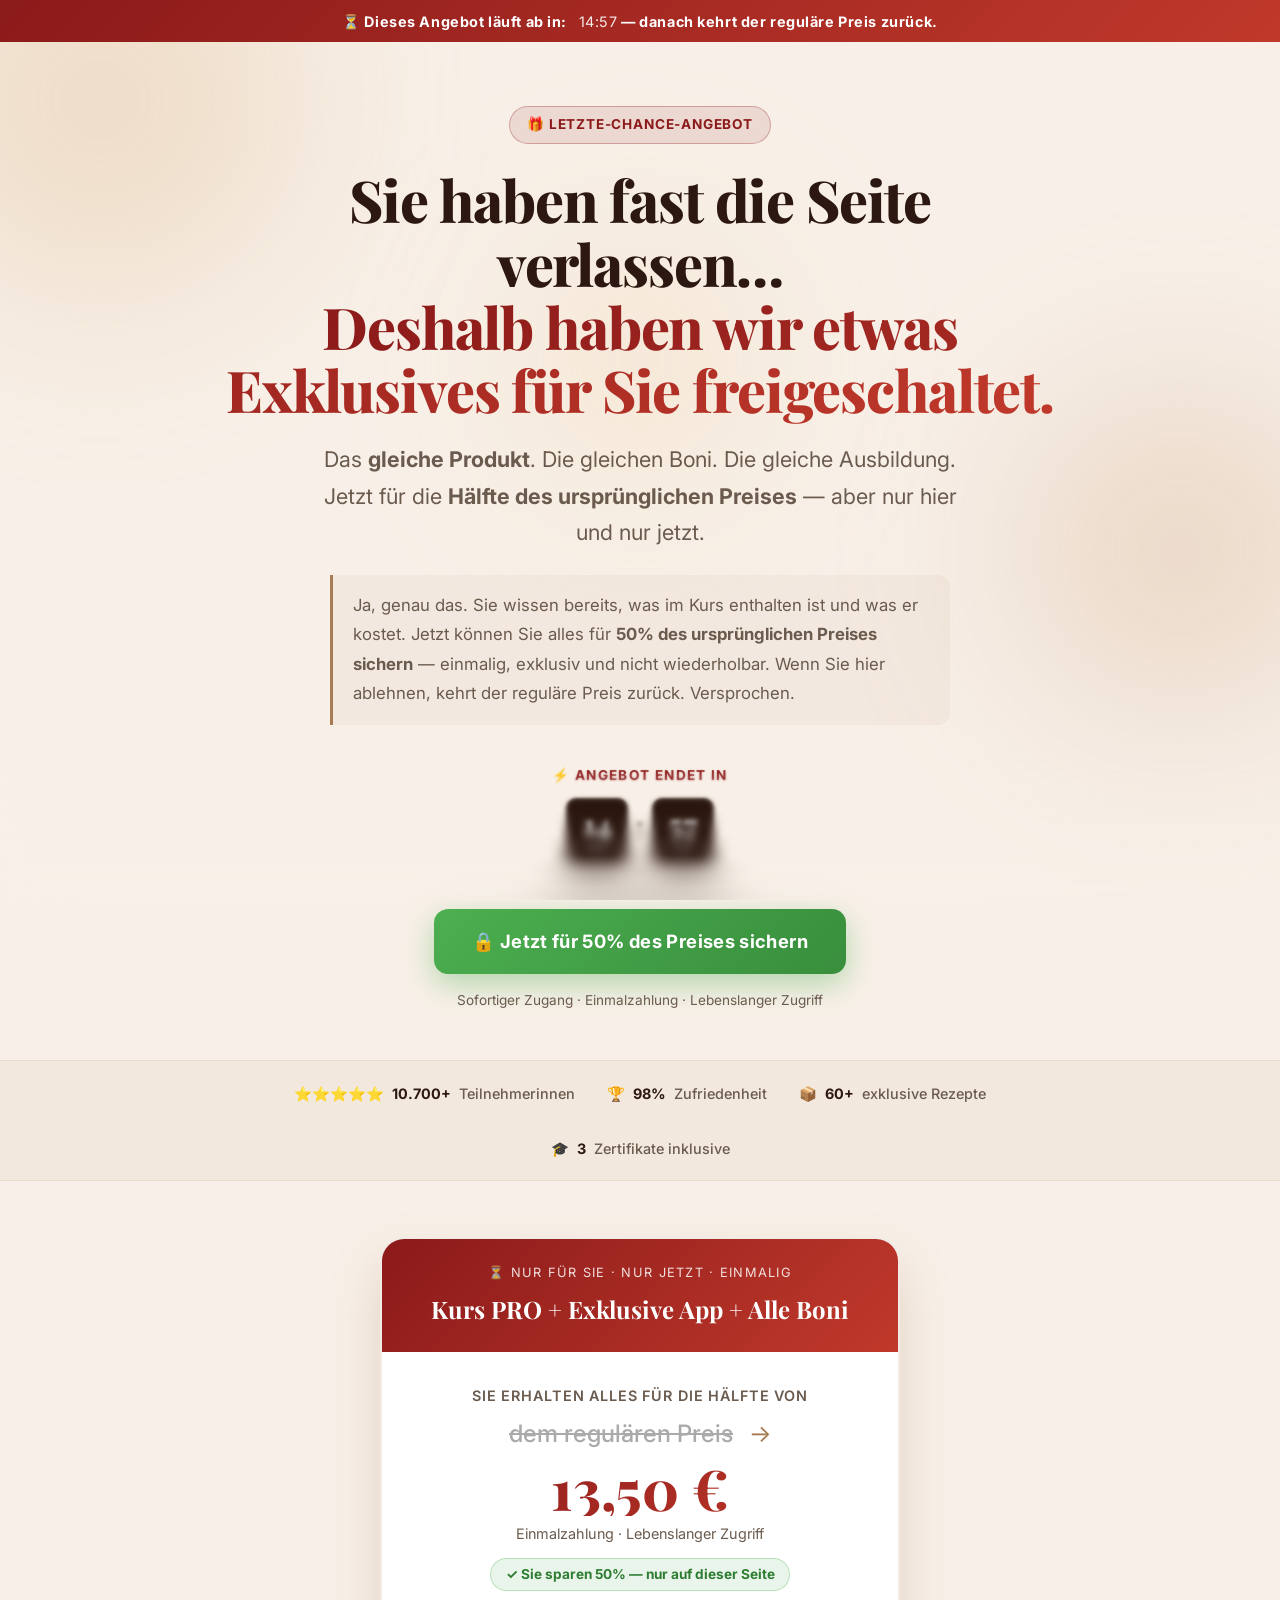
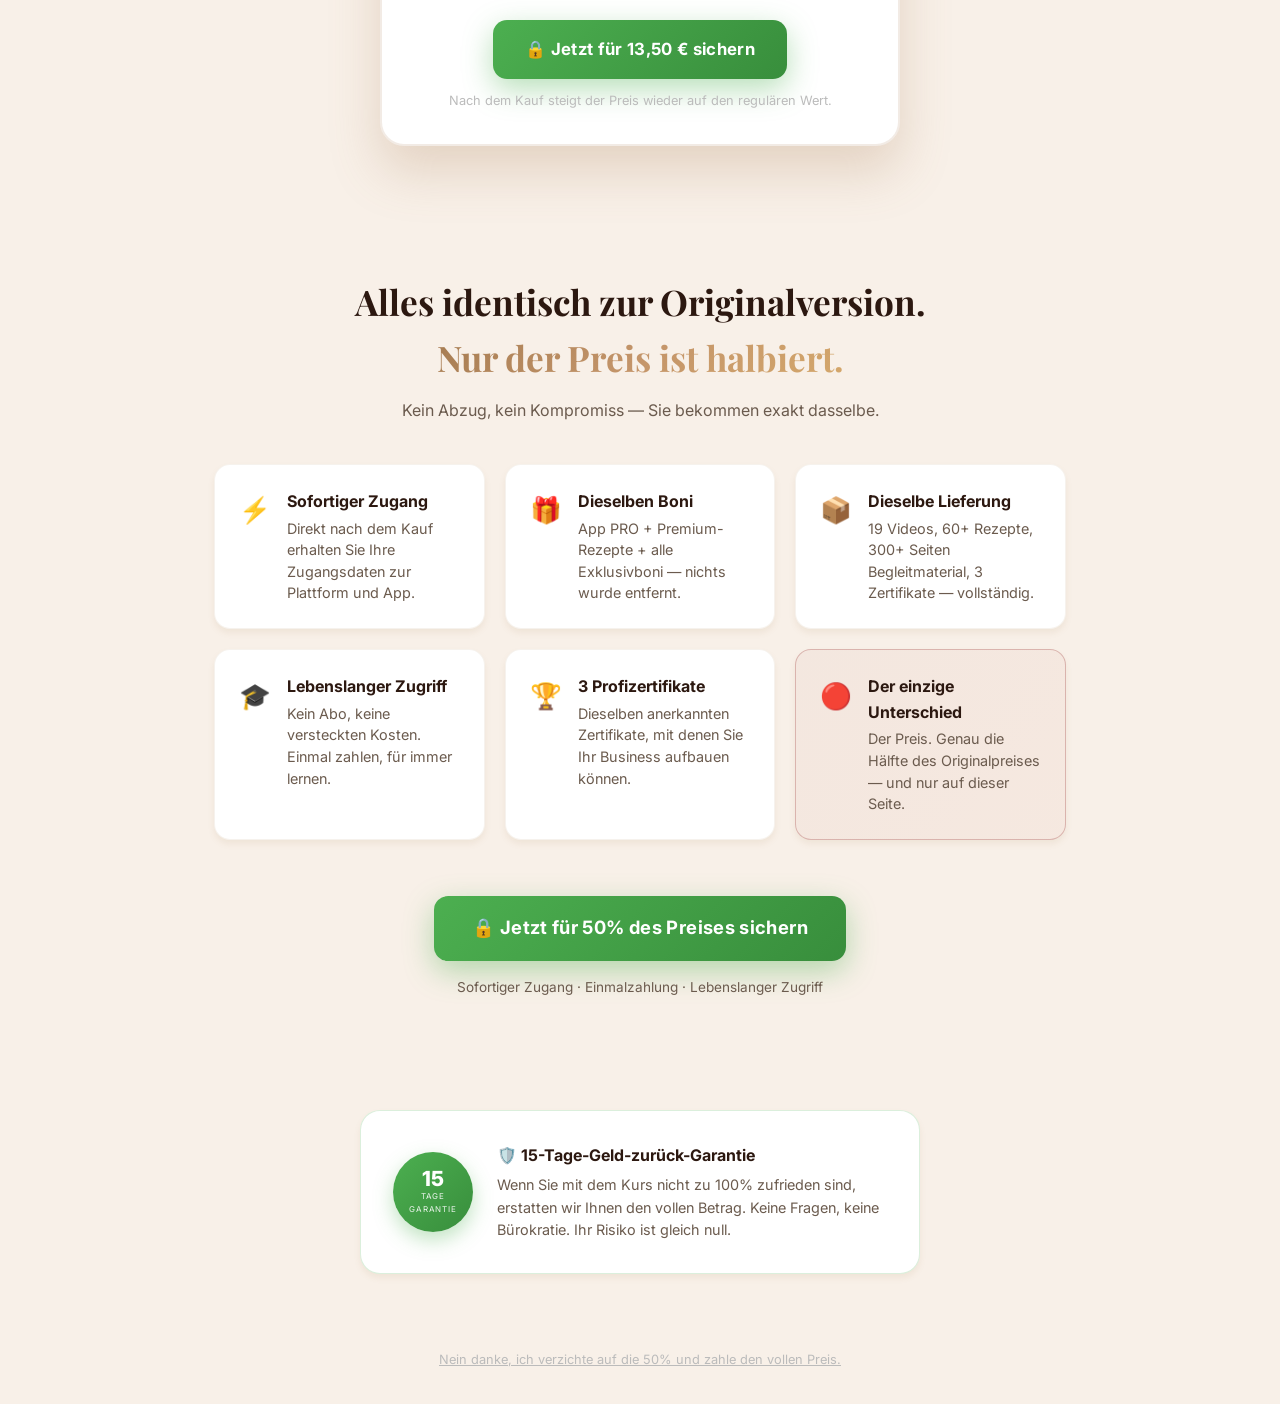
==== commit b2615cbd: "feat: domínio personalizado + URLs limpas para funil de downsell - Adiciona vercel.json com rewrites" ====
--- a/ofertaespecial.html
+++ b/ofertaespecial.html
@@ -741,7 +741,7 @@
     if (triggered) return;
     triggered = true;
     sessionStorage.setItem('finalOfferSeen', 'true');
-    window.location.href = 'ofertafinal.html';
+    window.location.href = '/oferta-final';
   }
 
   document.addEventListener('mouseleave', function (e) {
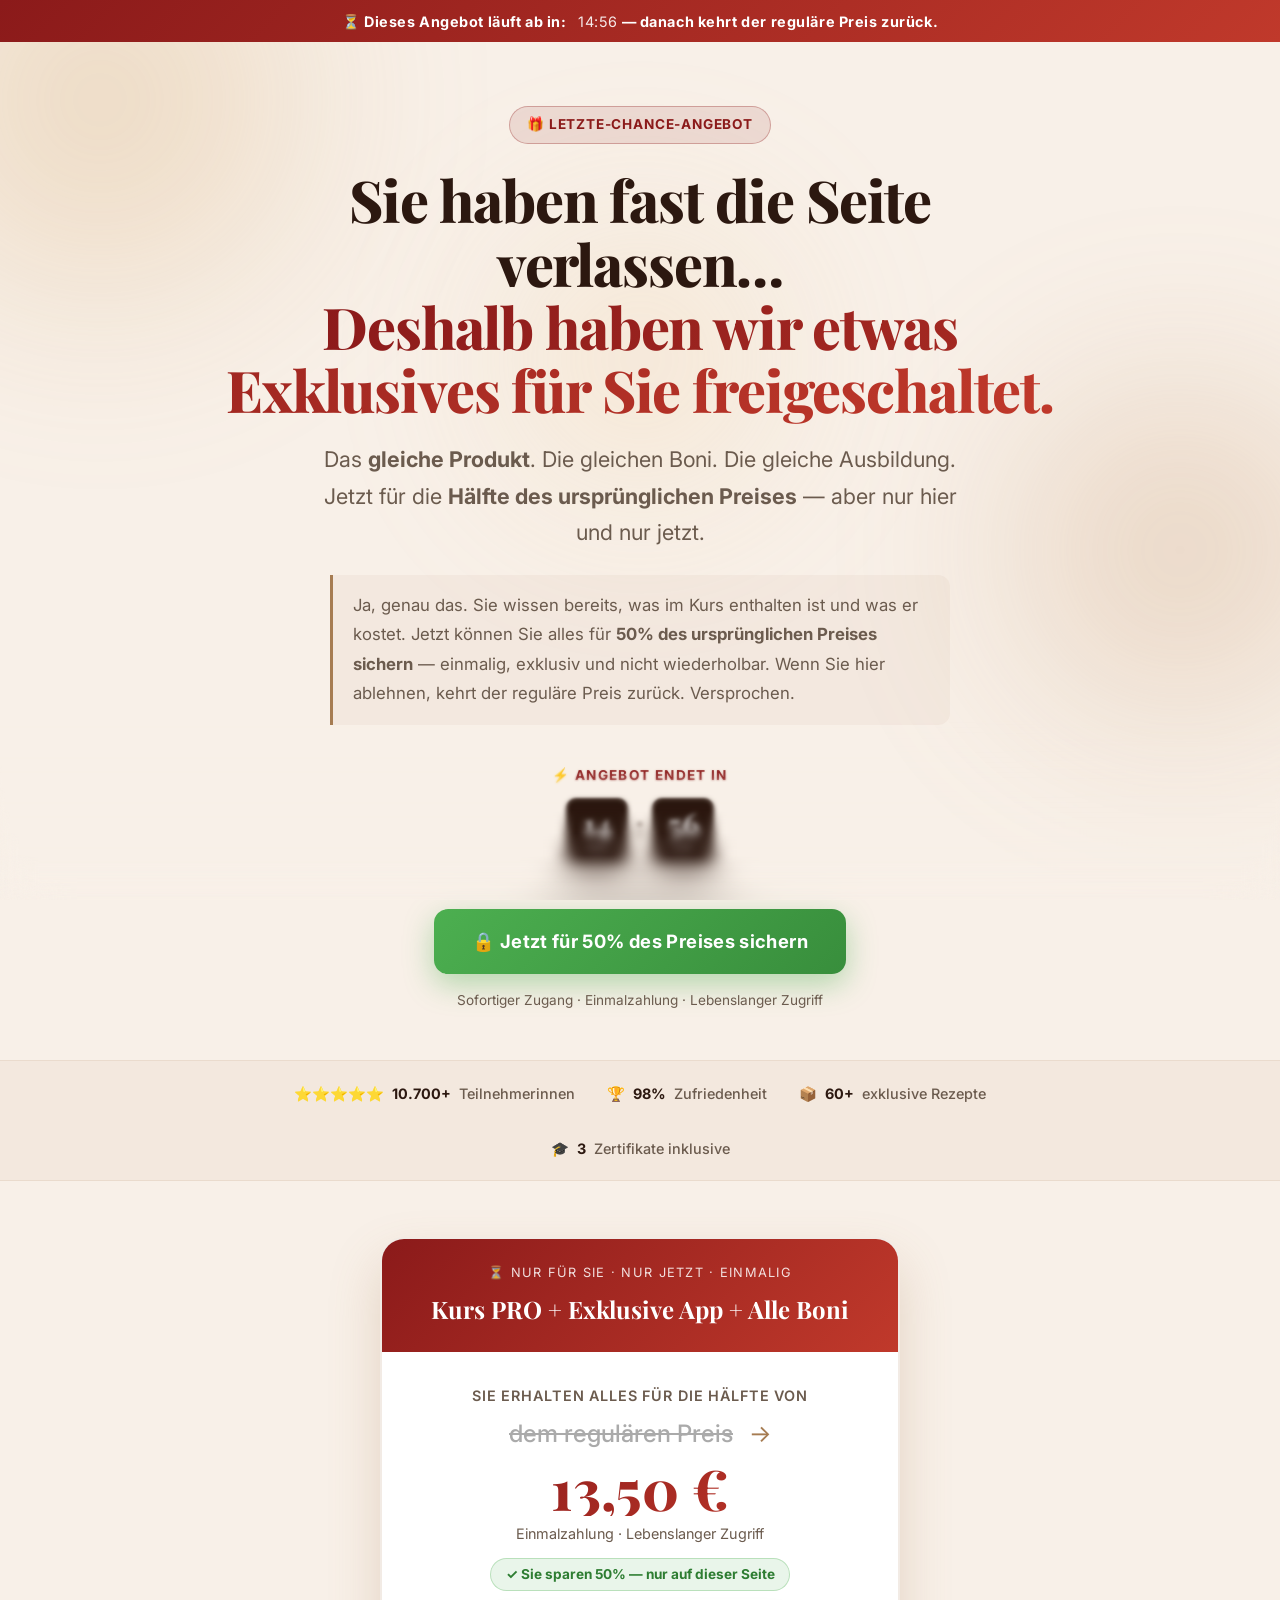
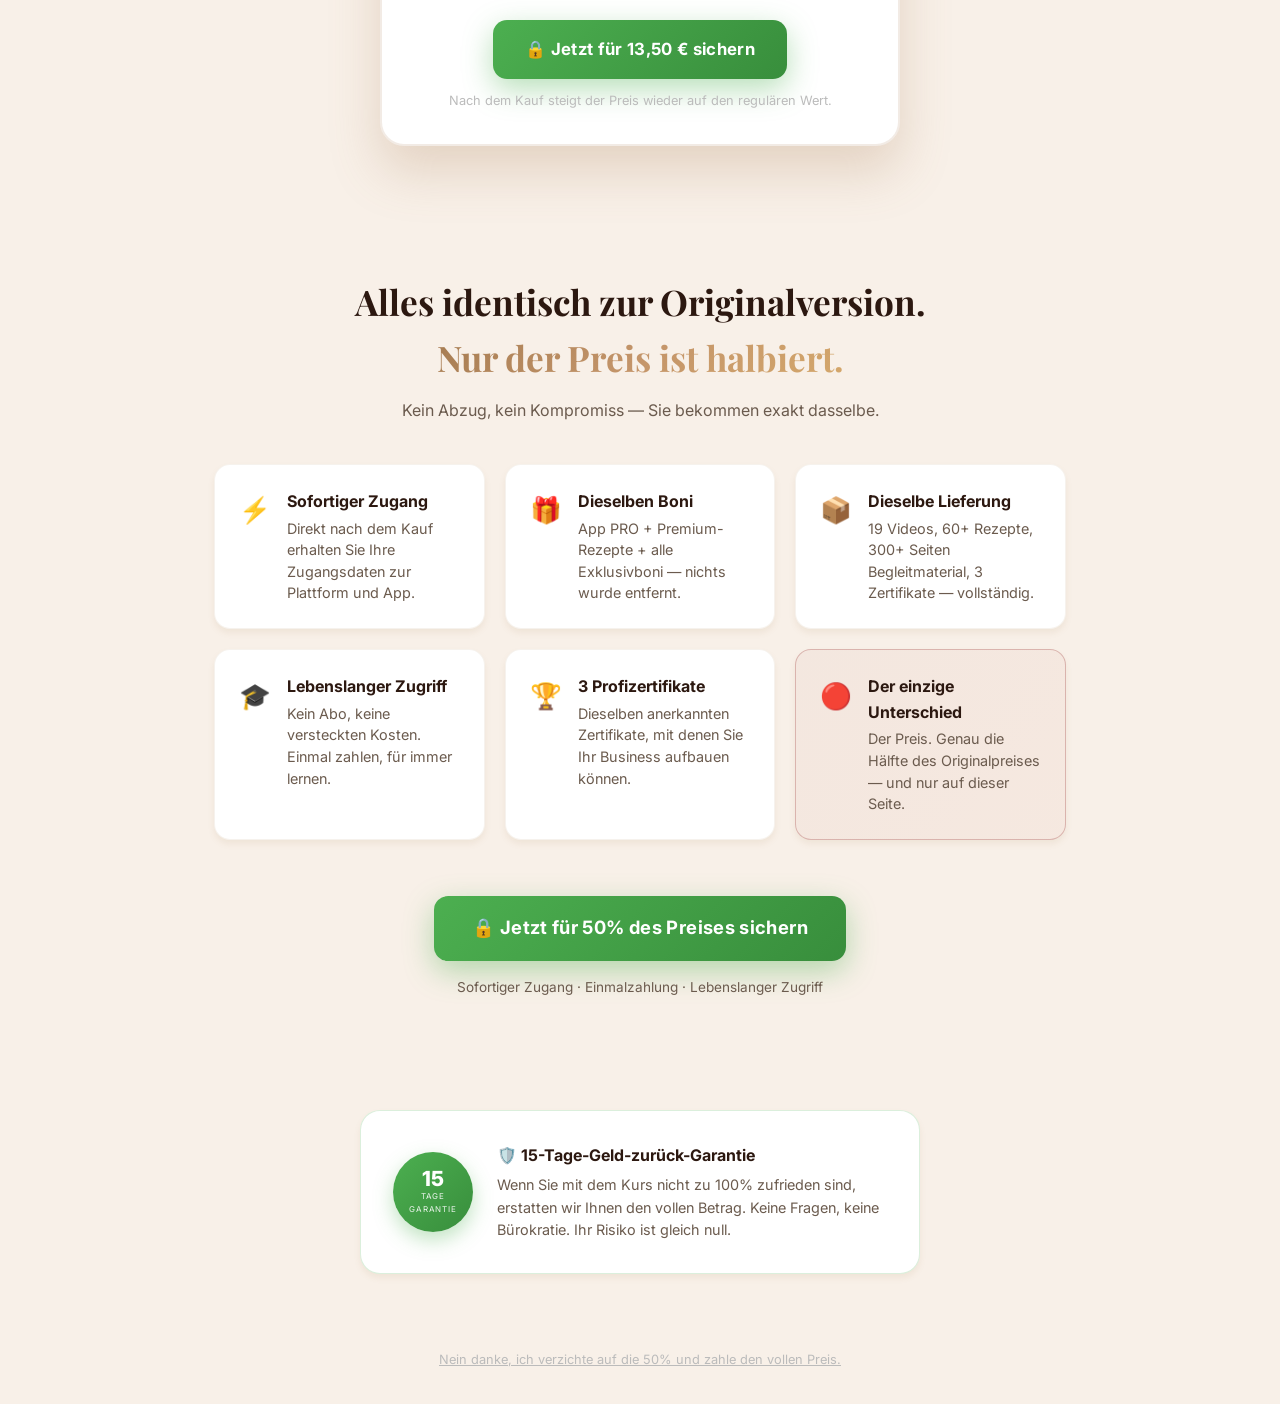
==== commit 7151ad08: "feat: Pinterest Ads pixel + eventos de conversão em todas as páginas - Base tag (pintrk load + page)" ====
--- a/ofertaespecial.html
+++ b/ofertaespecial.html
@@ -436,6 +436,14 @@
       .timer-block .num { font-size: 1.6rem; }
     }
   </style>
+<!-- Pinterest Tag -->
+<script>
+!function(e){if(!window.pintrk){window.pintrk=function(){window.pintrk.queue.push(Array.prototype.slice.call(arguments))};var n=window.pintrk;n.queue=[],n.version='3.0';var t=document.createElement('script');t.async=!0,t.src=e;var r=document.getElementsByTagName('script')[0];r.parentNode.insertBefore(t,r)}}('https://s.pinimg.com/ct/core.js');
+pintrk('load', '');
+pintrk('page');
+</script>
+<noscript><img height='1' width='1' style='display:none;' alt='' src='https://ct.pinterest.com/v3/?event=init&tid=&noscript=1'/></noscript>
+<!-- end Pinterest Tag -->
 </head>
 <body>
 
@@ -757,5 +765,29 @@
 })();
 </script>
 
+<!-- Pinterest Events -->
+<script>
+(function() {
+  // Lead: user reached 50% OFF downsell — high intent signal
+  pintrk('track', 'Lead', {
+    lead_type: 'downsell_50',
+    value: 13.50,
+    currency: 'EUR'
+  });
+
+  document.addEventListener('click', function(e) {
+    var link = e.target.closest('a[href*="pay.hotmart.com"]');
+    if (link) {
+      pintrk('track', 'InitiateCheckout', {
+        value: 13.50,
+        currency: 'EUR',
+        order_quantity: 1,
+        product_name: 'Kerzen Business Akademie – 50% OFF'
+      });
+    }
+  });
+})();
+</script>
+<!-- end Pinterest Events -->
 </body>
 </html>
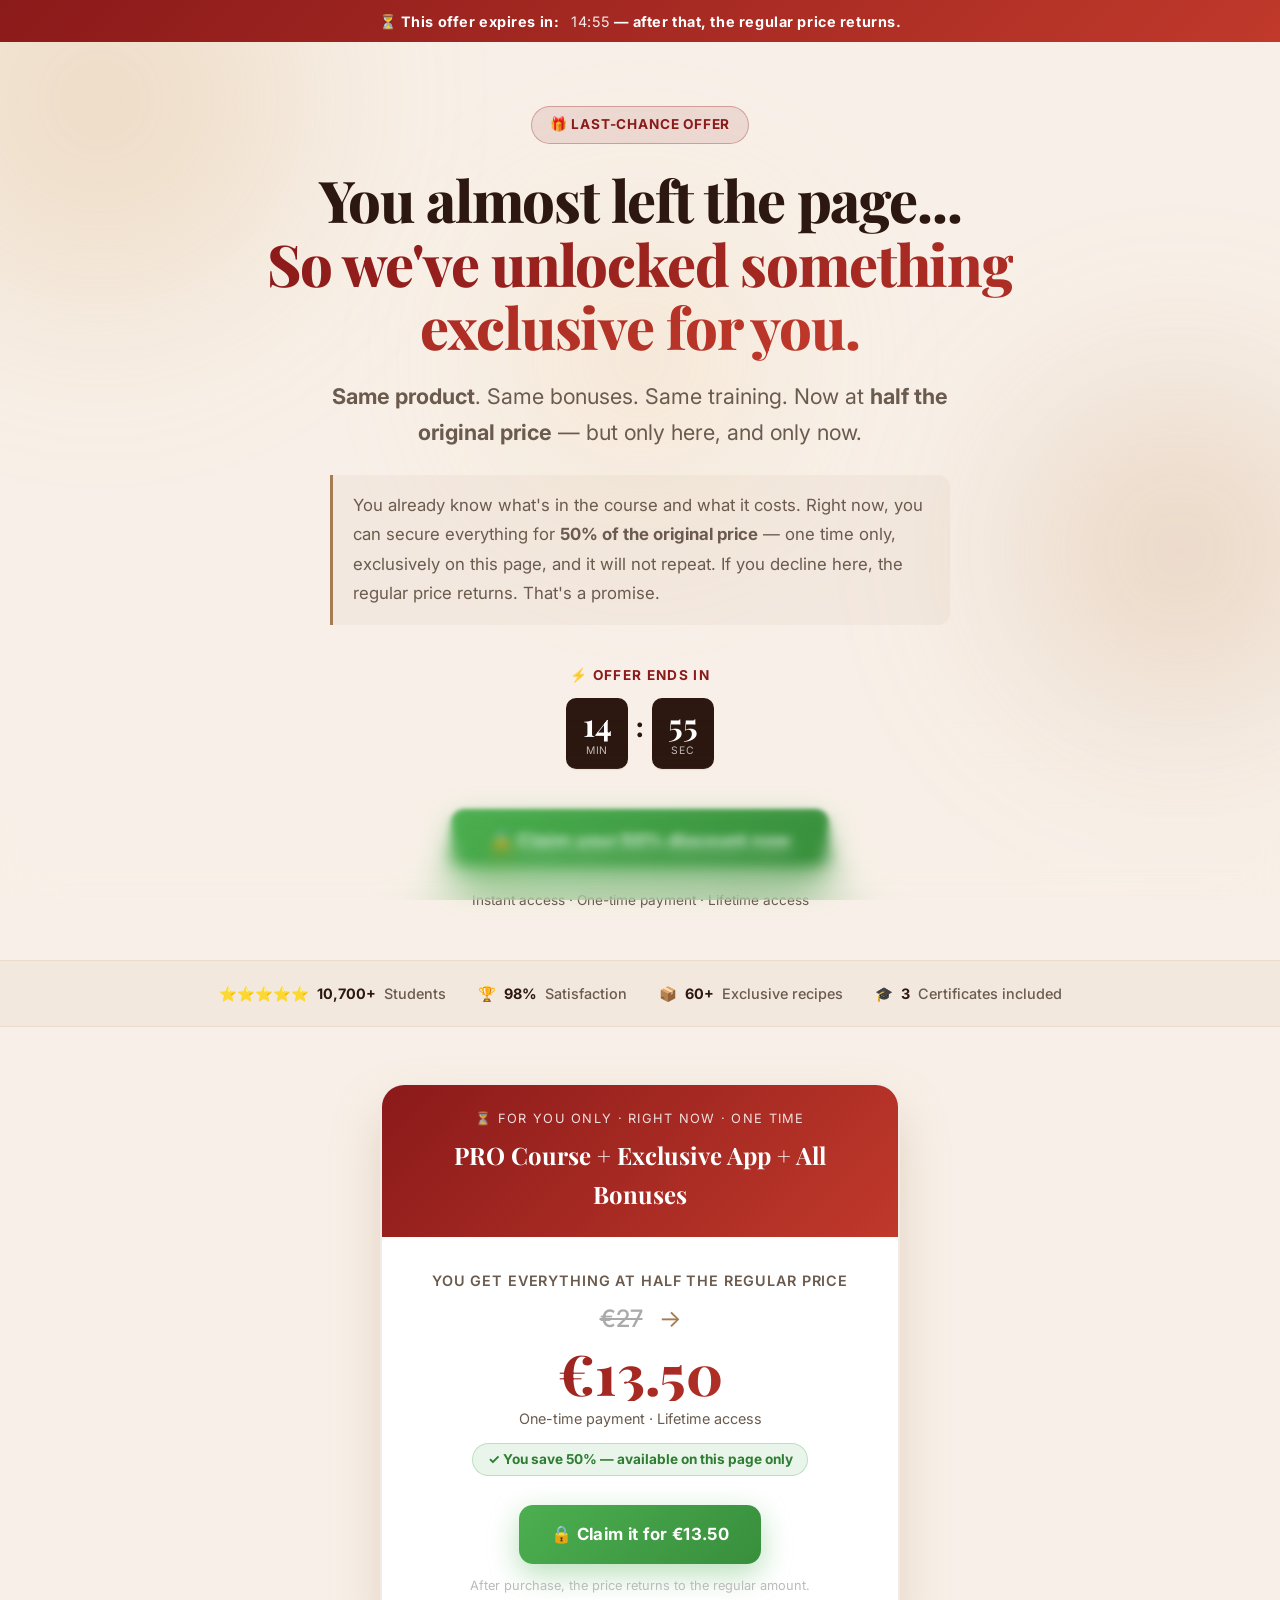
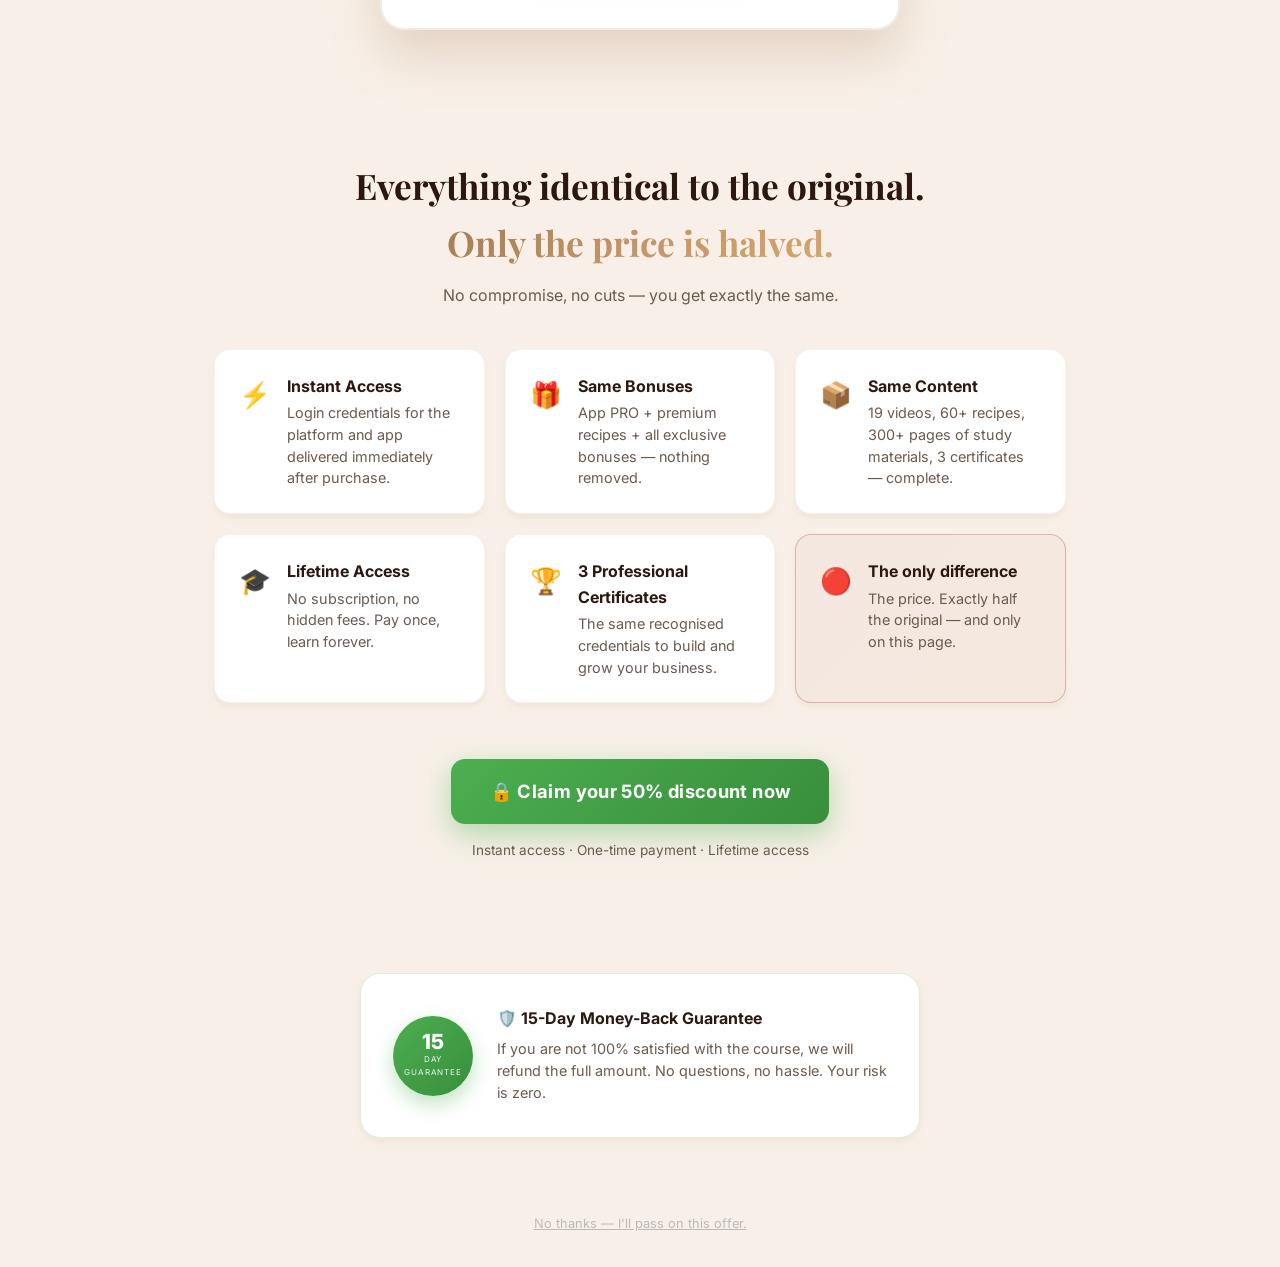
==== commit 1909ce65: "Translate all pages to English for thecandlesidehustle.com" ====
--- a/ofertaespecial.html
+++ b/ofertaespecial.html
@@ -1,11 +1,11 @@
 <!DOCTYPE html>
-<html lang="de">
+<html lang="en">
 <head>
   <meta charset="UTF-8">
   <meta name="viewport" content="width=device-width, initial-scale=1.0">
   <meta name="robots" content="noindex, nofollow">
   <meta name="googlebot" content="noindex, nofollow">
-  <title>Letzte Chance – 50% Rabatt | Kerzenakademie</title>
+  <title>Last Chance – 50% Discount | Candle Academy</title>
 
   <!-- Same fonts as main page -->
   <link rel="preconnect" href="https://fonts.googleapis.com">
@@ -439,7 +439,7 @@
 <!-- Pinterest Tag -->
 <script>
 !function(e){if(!window.pintrk){window.pintrk=function(){window.pintrk.queue.push(Array.prototype.slice.call(arguments))};var n=window.pintrk;n.queue=[],n.version='3.0';var t=document.createElement('script');t.async=!0,t.src=e;var r=document.getElementsByTagName('script')[0];r.parentNode.insertBefore(t,r)}}('https://s.pinimg.com/ct/core.js');
-pintrk('load', '');
+pintrk('load', '2614321075437');
 pintrk('page');
 </script>
 <noscript><img height='1' width='1' style='display:none;' alt='' src='https://ct.pinterest.com/v3/?event=init&tid=&noscript=1'/></noscript>
@@ -463,9 +463,9 @@
 
   <!-- Urgency bar with live countdown -->
   <div class="urgency-bar">
-    ⏳ Dieses Angebot läuft ab in:
+    ⏳ This offer expires in:
     <span id="bar-timer">14:59</span>
-    — danach kehrt der reguläre Preis zurück.
+    — after that, the regular price returns.
   </div>
 
   <!-- ══════════════════════════════════════════
@@ -474,30 +474,29 @@
   <section class="exit-hero">
     <div class="container">
 
-      <div class="exit-badge">🎁 Letzte-Chance-Angebot</div>
+      <div class="exit-badge">🎁 LAST-CHANCE OFFER</div>
 
       <h1 class="exit-title">
-        Sie haben fast die Seite verlassen…<br>
+        You almost left the page...<br>
         <span class="gradient-text" style="background: linear-gradient(135deg,#8b1a1a,#c0392b); -webkit-background-clip: text; -webkit-text-fill-color: transparent; background-clip: text;">
-          Deshalb haben wir etwas Exklusives für Sie freigeschaltet.
+          So we've unlocked something exclusive for you.
         </span>
       </h1>
 
       <p class="exit-subtitle">
-        Das <strong>gleiche Produkt</strong>. Die gleichen Boni. Die gleiche Ausbildung.
-        Jetzt für die <strong>Hälfte des ursprünglichen Preises</strong> — aber nur hier und nur jetzt.
+        <strong>Same product</strong>. Same bonuses. Same training.
+        Now at <strong>half the original price</strong> — but only here, and only now.
       </p>
 
       <div class="exit-support">
-        Ja, genau das. Sie wissen bereits, was im Kurs enthalten ist und was er kostet.
-        Jetzt können Sie alles für <strong>50% des ursprünglichen Preises sichern</strong> —
-        einmalig, exklusiv und nicht wiederholbar. Wenn Sie hier ablehnen,
-        kehrt der reguläre Preis zurück. Versprochen.
+        You already know what's in the course and what it costs. Right now, you can secure everything for <strong>50% of the original price</strong> —
+        one time only, exclusively on this page, and it will not repeat. If you decline here,
+        the regular price returns. That's a promise.
       </div>
 
       <!-- Timer -->
       <div class="timer-section">
-        <div class="timer-label">⚡ Angebot endet in</div>
+        <div class="timer-label">⚡ OFFER ENDS IN</div>
         <div class="timer-wrap">
           <div class="timer-block">
             <span class="num" id="t-min">14</span>
@@ -506,16 +505,16 @@
           <div class="timer-sep">:</div>
           <div class="timer-block">
             <span class="num" id="t-sec">59</span>
-            <span class="lbl">Sek</span>
+            <span class="lbl">Sec</span>
           </div>
         </div>
       </div>
 
       <!-- CTA primary -->
       <a href="https://pay.hotmart.com/E103489708H?off=doweto6q" class="btn-exit-cta" target="_blank" rel="noopener">
-        🔒 Jetzt für 50% des Preises sichern
+        🔒 Claim your 50% discount now
       </a>
-      <p class="cta-subtext">Sofortiger Zugang · Einmalzahlung · Lebenslanger Zugriff</p>
+      <p class="cta-subtext">Instant access · One-time payment · Lifetime access</p>
 
     </div>
   </section>
@@ -526,10 +525,10 @@
   <div class="proof-strip">
     <div class="container">
       <div class="proof-inner">
-        <div class="proof-item">⭐⭐⭐⭐⭐ <strong>10.700+</strong> Teilnehmerinnen</div>
-        <div class="proof-item">🏆 <strong>98%</strong> Zufriedenheit</div>
-        <div class="proof-item">📦 <strong>60+</strong> exklusive Rezepte</div>
-        <div class="proof-item">🎓 <strong>3</strong> Zertifikate inklusive</div>
+        <div class="proof-item">⭐⭐⭐⭐⭐ <strong>10,700+</strong> Students</div>
+        <div class="proof-item">🏆 <strong>98%</strong> Satisfaction</div>
+        <div class="proof-item">📦 <strong>60+</strong> Exclusive recipes</div>
+        <div class="proof-item">🎓 <strong>3</strong> Certificates included</div>
       </div>
     </div>
   </div>
@@ -542,26 +541,26 @@
 
       <div class="price-card">
         <div class="price-card-header">
-          <div class="badge-text">⏳ Nur für Sie · Nur jetzt · Einmalig</div>
-          <h3>Kurs PRO + Exklusive App + Alle Boni</h3>
+          <div class="badge-text">⏳ FOR YOU ONLY · RIGHT NOW · ONE TIME</div>
+          <h3>PRO Course + Exclusive App + All Bonuses</h3>
         </div>
         <div class="price-body">
-          <div class="price-halft-label">Sie erhalten alles für die Hälfte von</div>
+          <div class="price-halft-label">YOU GET EVERYTHING AT HALF THE REGULAR PRICE</div>
           <div class="price-strike-wrap">
-            <span class="price-original">dem regulären Preis</span>
+            <span class="price-original">€27</span>
             <span class="price-arrow">→</span>
           </div>
-          <div class="price-new">13,50 €</div>
-          <div class="price-sub">Einmalzahlung · Lebenslanger Zugriff</div>
-          <div class="price-saving">✓ Sie sparen 50% — nur auf dieser Seite</div>
+          <div class="price-new">€13.50</div>
+          <div class="price-sub">One-time payment · Lifetime access</div>
+          <div class="price-saving">✓ You save 50% — available on this page only</div>
 
           <div style="margin-top: 1.8rem;">
             <a href="https://pay.hotmart.com/E103489708H?off=doweto6q" class="btn-exit-cta" target="_blank" rel="noopener" style="font-size:1.05rem; padding: 1rem 2rem;">
-              🔒 Jetzt für 13,50 € sichern
+              🔒 Claim it for €13.50
             </a>
           </div>
           <p style="font-size:0.8rem; color:#bbb; margin-top:0.75rem;">
-            Nach dem Kauf steigt der Preis wieder auf den regulären Wert.
+            After purchase, the price returns to the regular amount.
           </p>
         </div>
       </div>
@@ -576,52 +575,52 @@
     <div class="container">
 
       <h2 class="benefits-title">
-        Alles identisch zur Originalversion.<br>
-        <span class="gradient-text">Nur der Preis ist halbiert.</span>
+        Everything identical to the original.<br>
+        <span class="gradient-text">Only the price is halved.</span>
       </h2>
-      <p class="benefits-subtitle">Kein Abzug, kein Kompromiss — Sie bekommen exakt dasselbe.</p>
+      <p class="benefits-subtitle">No compromise, no cuts — you get exactly the same.</p>
 
       <div class="benefits-grid">
         <div class="benefit-item">
           <div class="benefit-icon">⚡</div>
           <div class="benefit-text">
-            <h4>Sofortiger Zugang</h4>
-            <p>Direkt nach dem Kauf erhalten Sie Ihre Zugangsdaten zur Plattform und App.</p>
+            <h4>Instant Access</h4>
+            <p>Login credentials for the platform and app delivered immediately after purchase.</p>
           </div>
         </div>
         <div class="benefit-item">
           <div class="benefit-icon">🎁</div>
           <div class="benefit-text">
-            <h4>Dieselben Boni</h4>
-            <p>App PRO + Premium-Rezepte + alle Exklusivboni — nichts wurde entfernt.</p>
+            <h4>Same Bonuses</h4>
+            <p>App PRO + premium recipes + all exclusive bonuses — nothing removed.</p>
           </div>
         </div>
         <div class="benefit-item">
           <div class="benefit-icon">📦</div>
           <div class="benefit-text">
-            <h4>Dieselbe Lieferung</h4>
-            <p>19 Videos, 60+ Rezepte, 300+ Seiten Begleitmaterial, 3 Zertifikate — vollständig.</p>
+            <h4>Same Content</h4>
+            <p>19 videos, 60+ recipes, 300+ pages of study materials, 3 certificates — complete.</p>
           </div>
         </div>
         <div class="benefit-item">
           <div class="benefit-icon">🎓</div>
           <div class="benefit-text">
-            <h4>Lebenslanger Zugriff</h4>
-            <p>Kein Abo, keine versteckten Kosten. Einmal zahlen, für immer lernen.</p>
+            <h4>Lifetime Access</h4>
+            <p>No subscription, no hidden fees. Pay once, learn forever.</p>
           </div>
         </div>
         <div class="benefit-item">
           <div class="benefit-icon">🏆</div>
           <div class="benefit-text">
-            <h4>3 Profizertifikate</h4>
-            <p>Dieselben anerkannten Zertifikate, mit denen Sie Ihr Business aufbauen können.</p>
+            <h4>3 Professional Certificates</h4>
+            <p>The same recognised credentials to build and grow your business.</p>
           </div>
         </div>
         <div class="benefit-item highlight-diff">
           <div class="benefit-icon">🔴</div>
           <div class="benefit-text">
-            <h4>Der einzige Unterschied</h4>
-            <p>Der Preis. Genau die Hälfte des Originalpreises — und nur auf dieser Seite.</p>
+            <h4>The only difference</h4>
+            <p>The price. Exactly half the original — and only on this page.</p>
           </div>
         </div>
       </div>
@@ -629,9 +628,9 @@
       <!-- CTA -->
       <div class="cta-block" style="padding: 1rem 0 2rem;">
         <a href="https://pay.hotmart.com/E103489708H?off=doweto6q" class="btn-exit-cta" target="_blank" rel="noopener">
-          🔒 Jetzt für 50% des Preises sichern
+          🔒 Claim your 50% discount now
         </a>
-        <p class="cta-subtext">Sofortiger Zugang · Einmalzahlung · Lebenslanger Zugriff</p>
+        <p class="cta-subtext">Instant access · One-time payment · Lifetime access</p>
       </div>
 
     </div>
@@ -645,14 +644,14 @@
       <div class="guarantee-card">
         <div class="guarantee-seal">
           <div class="seal-days">15</div>
-          <div class="seal-label">Tage</div>
-          <div class="seal-label">Garantie</div>
+          <div class="seal-label">Day</div>
+          <div class="seal-label">Guarantee</div>
         </div>
         <div class="guarantee-text">
-          <h4>🛡️ 15-Tage-Geld-zurück-Garantie</h4>
+          <h4>🛡️ 15-Day Money-Back Guarantee</h4>
           <p>
-            Wenn Sie mit dem Kurs nicht zu 100% zufrieden sind, erstatten wir Ihnen
-            den vollen Betrag. Keine Fragen, keine Bürokratie. Ihr Risiko ist gleich null.
+            If you are not 100% satisfied with the course, we will refund the full amount.
+            No questions, no hassle. Your risk is zero.
           </p>
         </div>
       </div>
@@ -664,7 +663,7 @@
   ══════════════════════════════════════════ -->
   <div class="decline-wrap">
     <button class="decline-link" onclick="window.location.href='index-preview.html'">
-      Nein danke, ich verzichte auf die 50% und zahle den vollen Preis.
+      No thanks — I'll pass on this offer.
     </button>
   </div>
 
@@ -705,7 +704,7 @@
         } else {
           // Timer expired — show expired message
           var bar = document.querySelector('.urgency-bar');
-          if (bar) bar.innerHTML = '⚠️ Das Angebot ist abgelaufen. <strong>Letzte Chance zum regulären Preis:</strong> <a href="index-preview.html" style="color:#fff;font-weight:700;">Hier klicken →</a>';
+          if (bar) bar.innerHTML = '⚠️ The offer has expired. <strong>Last chance at the regular price:</strong> <a href="index-preview.html" style="color:#fff;font-weight:700;">Click here →</a>';
         }
       }
       tick();
@@ -782,7 +781,7 @@
         value: 13.50,
         currency: 'EUR',
         order_quantity: 1,
-        product_name: 'Kerzen Business Akademie – 50% OFF'
+        product_name: 'Candle Business Academy – 50% OFF'
       });
     }
   });
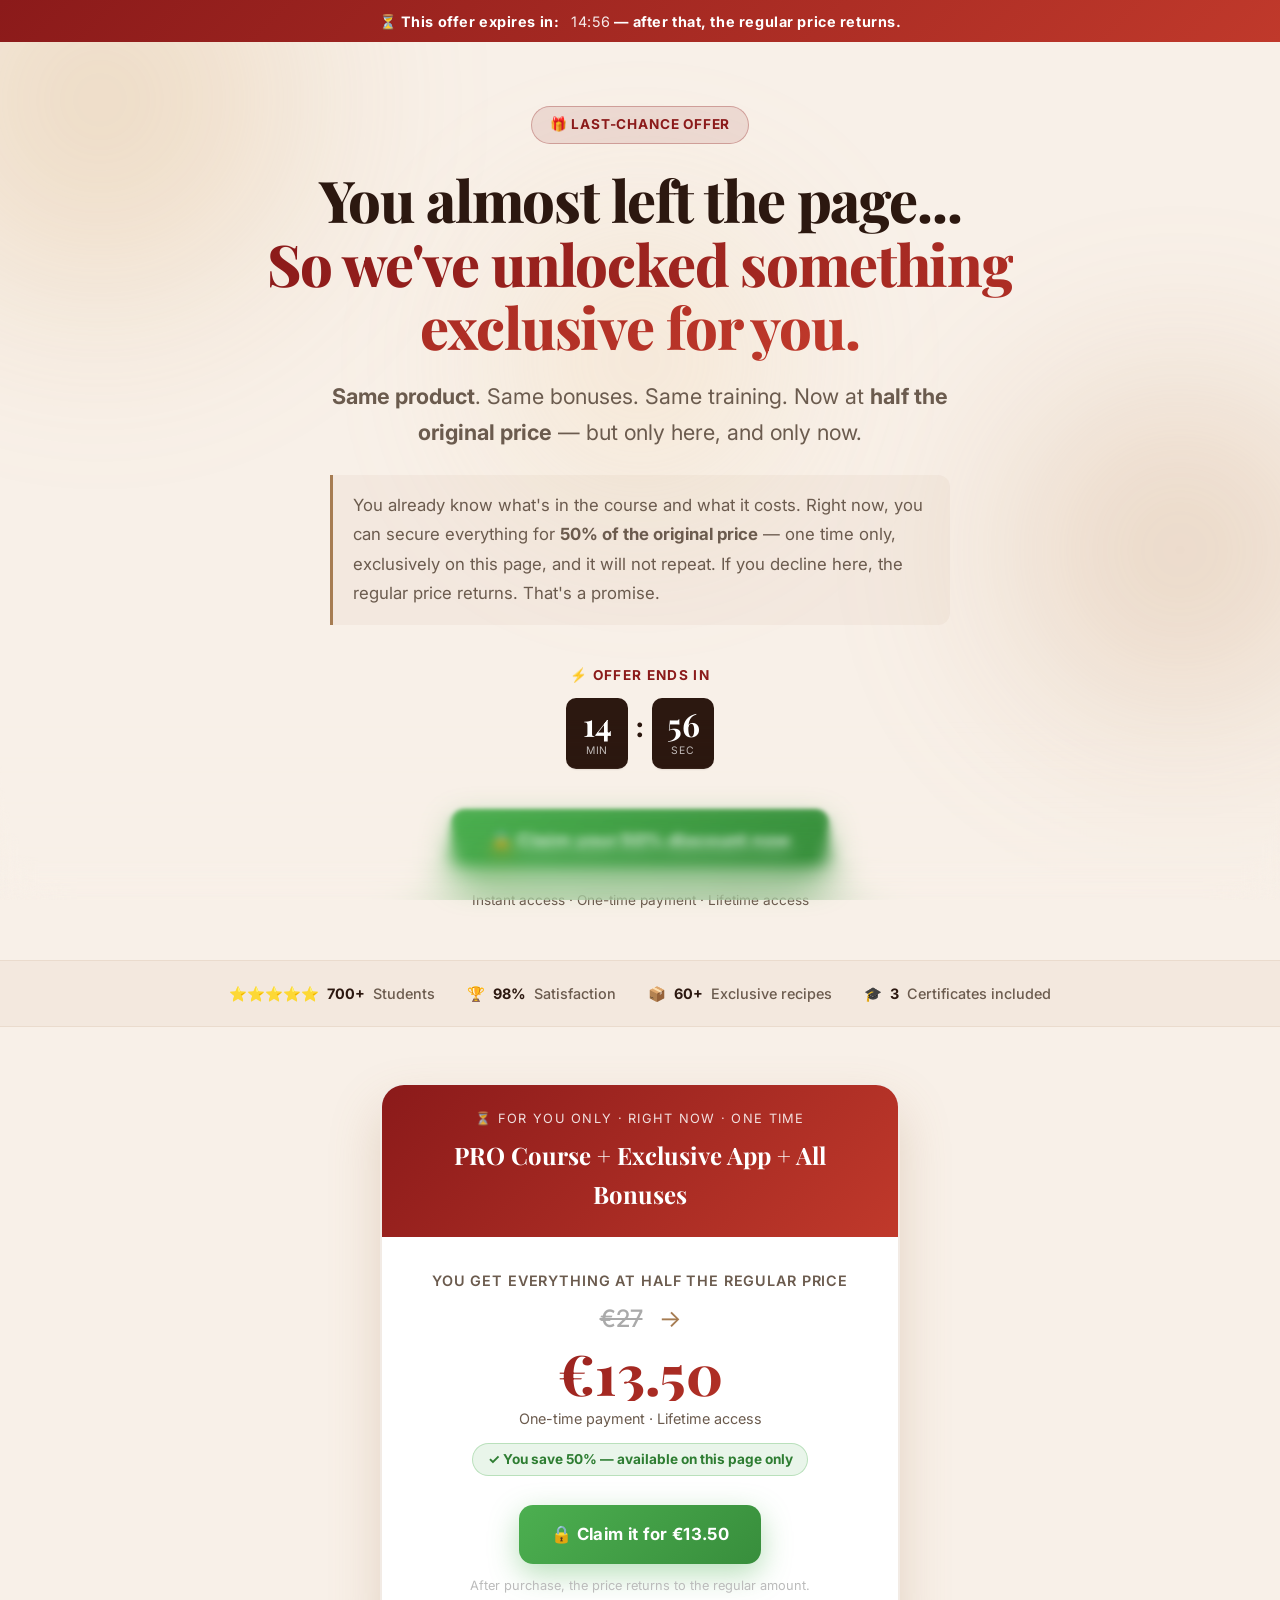
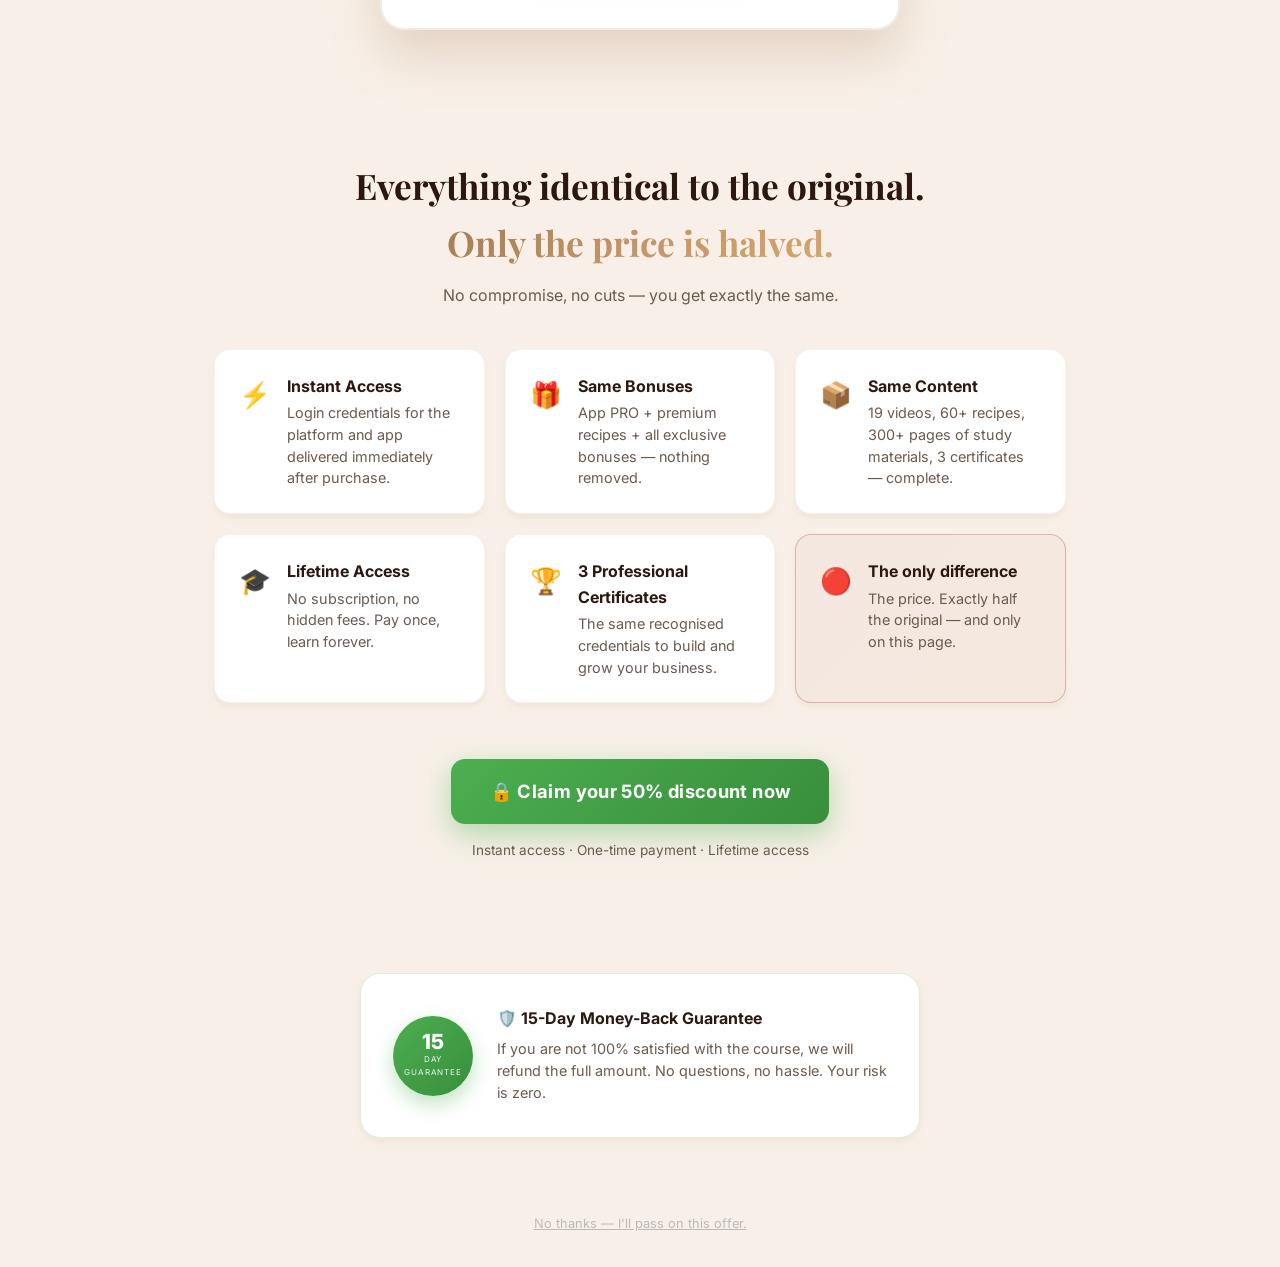
==== commit 9316d40b: "Fix student count and revenue figures across all pages - Replace 10,700 → 700 students (index.html x" ====
--- a/ofertaespecial.html
+++ b/ofertaespecial.html
@@ -525,7 +525,7 @@
   <div class="proof-strip">
     <div class="container">
       <div class="proof-inner">
-        <div class="proof-item">⭐⭐⭐⭐⭐ <strong>10,700+</strong> Students</div>
+        <div class="proof-item">⭐⭐⭐⭐⭐ <strong>700+</strong> Students</div>
         <div class="proof-item">🏆 <strong>98%</strong> Satisfaction</div>
         <div class="proof-item">📦 <strong>60+</strong> Exclusive recipes</div>
         <div class="proof-item">🎓 <strong>3</strong> Certificates included</div>
